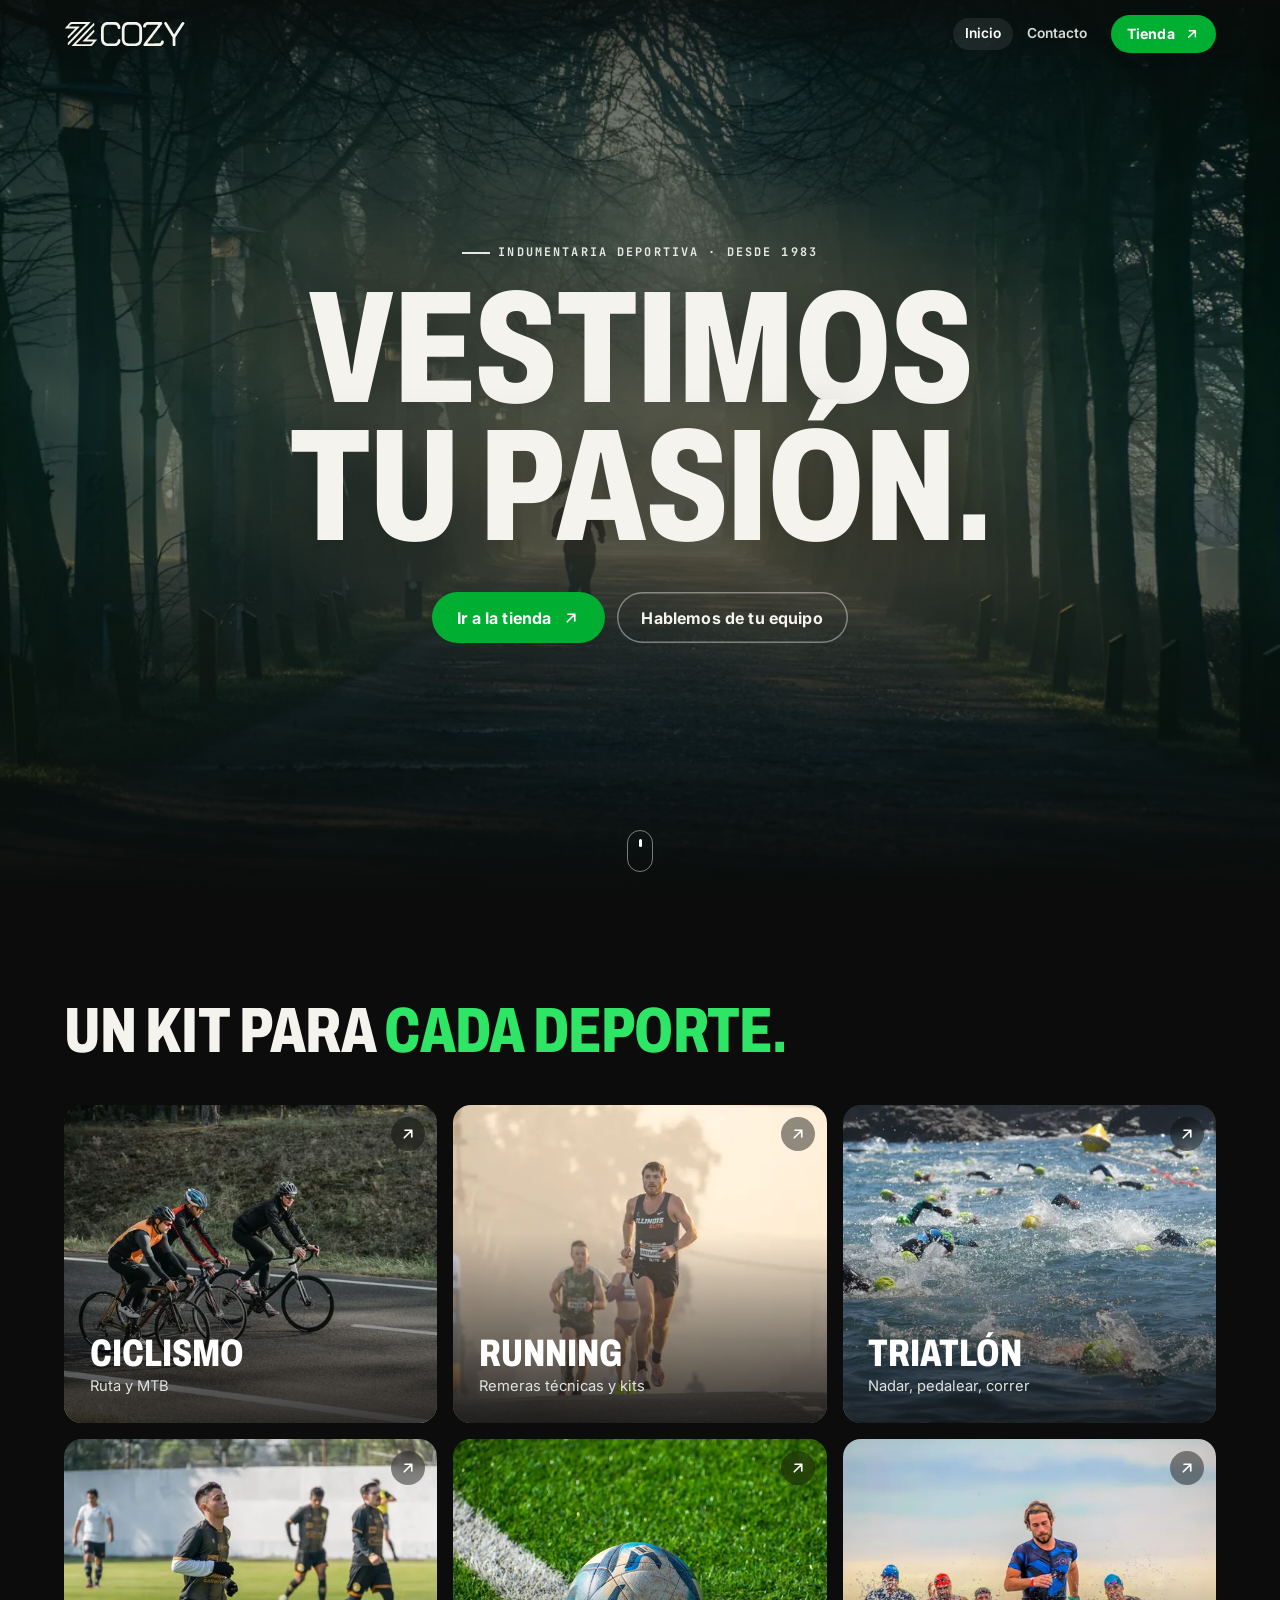
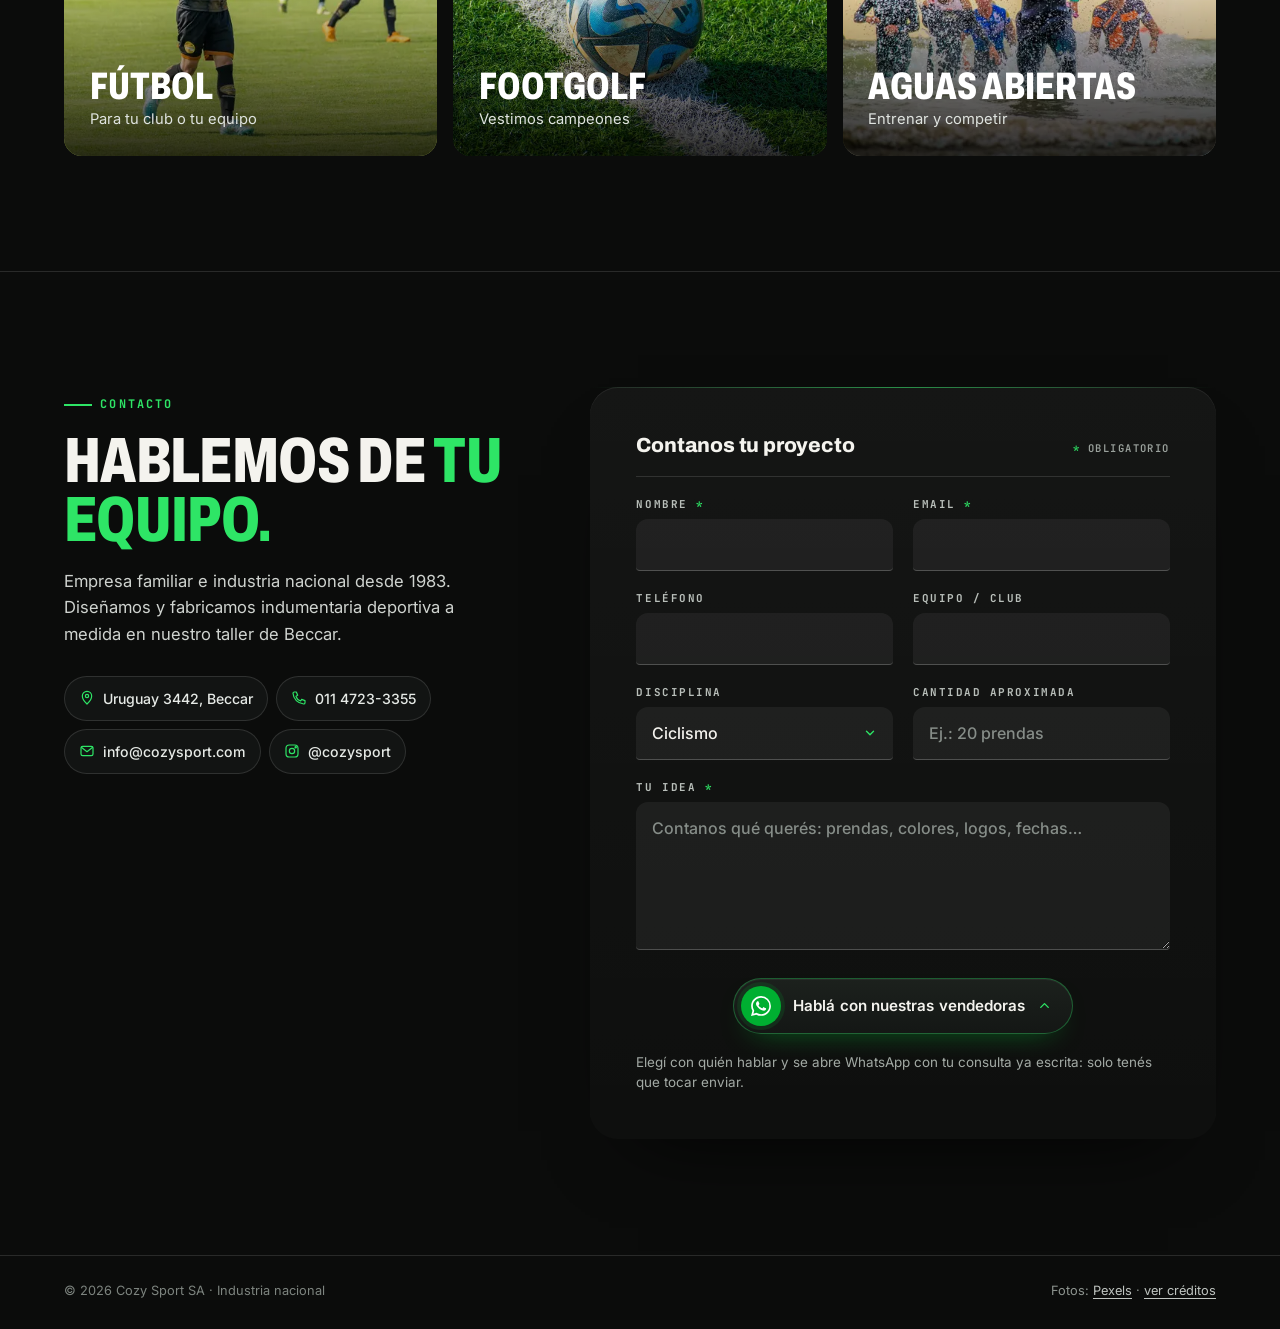
==== index.html @ c5a8463f "Cozy Sport en 2 secciones: Inicio (hero + disciplinas) y Contacto" ====
<!doctype html>
<html lang="es-AR">
<head>
<meta charset="utf-8">
<meta name="viewport" content="width=device-width,initial-scale=1,viewport-fit=cover">
<title>Cozy Sport · Indumentaria deportiva personalizada · Desde 1983</title>
<meta name="description" content="Cozy Sport diseña y fabrica indumentaria deportiva personalizada para equipos y deportistas: ciclismo, running, triatlón, fútbol y footgolf. Taller propio en Beccar, Buenos Aires. Industria nacional desde 1983.">
<meta name="theme-color" content="#0b0c0b">
<meta property="og:type" content="website">
<meta property="og:title" content="Cozy Sport · Indumentaria deportiva personalizada">
<meta property="og:description" content="Del boceto a la competencia. Diseño y confección de indumentaria deportiva a medida en Beccar, Buenos Aires, desde 1983.">
<meta property="og:image" content="assets/img/og-image.jpg">
<meta property="og:image:width" content="1200">
<meta property="og:image:height" content="630">
<meta name="twitter:card" content="summary_large_image">
<meta property="og:locale" content="es_AR">
<link rel="icon" href="favicon.ico" sizes="48x48">
<link rel="icon" href="assets/img/favicon.svg" type="image/svg+xml">
<link rel="apple-touch-icon" href="assets/img/apple-icon.png">
<link rel="preconnect" href="https://fonts.googleapis.com">
<link rel="preconnect" href="https://fonts.gstatic.com" crossorigin>
<link href="https://fonts.googleapis.com/css2?family=Archivo:wdth,wght@62..125,400..900&family=Inter:wght@400;500;600;700&family=JetBrains+Mono:wght@700&display=swap" rel="stylesheet">
<link rel="stylesheet" href="assets/css/styles.css?v=13f9b003b5">
<link rel="stylesheet" href="assets/css/simple.css?v=265434eebd">
<script type="application/ld+json">
{"@context":"https://schema.org","@type":"ClothingStore","name":"Cozy Sport SA","description":"Indumentaria deportiva personalizada. Industria nacional desde 1983.","foundingDate":"1983","email":"info@cozysport.com","telephone":["+54 11 4723-3355","+54 11 4723-2255","+54 11 4723-3373"],"url":"https://cozysport.com/","address":{"@type":"PostalAddress","streetAddress":"Uruguay 3442","addressLocality":"Beccar","addressRegion":"Buenos Aires","postalCode":"1643","addressCountry":"AR"},"sameAs":["https://instagram.com/cozysport","https://www.facebook.com/cozysport","https://tiendacozy.com/"]}
</script>
</head>
<body class="s2">
<a class="skip" href="#main">Saltar al contenido</a>

<svg width="0" height="0" style="position:absolute" aria-hidden="true">
 <defs>
  <symbol id="i-wordmark" viewBox="20 15 3310 710" overflow="visible"><path fill-rule="evenodd" d="M231,699C225,696 226,693 233,688C236,686 249,672 264,657C278,643 297,622 307,613C317,603 336,583 350,569C391,525 435,480 509,404C570,340 633,276 667,240C681,225 714,191 739,165C765,139 795,108 806,96C827,75 830,72 834,72C841,72 849,92 849,109C849,120 848,124 842,134C837,142 834,144 751,230C717,265 683,300 676,308C669,315 654,330 644,341C604,383 572,416 510,480C475,517 439,553 432,560C425,568 405,588 389,604C373,621 359,636 358,638C354,642 354,647 357,649C358,650 414,650 540,650C747,649 732,650 751,641C770,632 784,621 799,603C808,593 810,589 810,584C810,580 809,578 805,577C803,577 741,577 668,577C595,577 533,577 531,577C529,576 528,575 527,573C525,567 526,565 575,517C635,456 669,421 728,360C805,281 826,260 830,258C835,256 838,258 843,268C848,278 849,284 849,293C849,309 845,316 814,347C791,371 728,436 690,476C678,488 665,501 661,506C651,515 650,517 655,521L657,523L787,523L916,523L919,526C923,530 921,533 913,542C909,545 902,552 898,557C876,582 843,620 837,627C808,663 800,671 788,681C778,690 767,696 756,699C747,701 235,702 231,699ZM1202,700C1153,698 1106,677 1078,645C1050,613 1035,571 1031,510C1030,490 1030,251 1031,234C1032,217 1036,190 1038,182C1043,158 1054,132 1066,114C1077,97 1099,77 1114,70C1117,68 1121,66 1123,64C1125,63 1130,61 1134,60C1137,58 1144,56 1147,54C1151,52 1157,50 1161,50C1165,49 1174,47 1180,45C1200,40 1210,40 1306,40C1402,40 1409,40 1430,45C1438,47 1446,49 1449,50C1452,51 1458,53 1462,54C1465,56 1471,58 1474,59C1480,61 1494,69 1502,75C1523,91 1543,119 1551,144C1553,149 1555,156 1556,159C1559,167 1561,188 1561,202C1562,219 1556,227 1541,232C1519,240 1497,230 1489,210C1489,207 1486,198 1484,189C1481,170 1479,164 1473,155C1459,132 1439,122 1396,117C1388,117 1223,117 1214,117C1192,120 1169,125 1158,131C1135,143 1121,163 1114,191C1106,226 1106,229 1106,387C1107,529 1106,520 1113,548C1117,565 1121,575 1127,584C1137,600 1157,615 1171,618C1175,619 1182,621 1186,622C1203,628 1202,628 1306,628C1411,628 1410,628 1425,622C1430,621 1436,619 1439,618C1449,616 1464,604 1472,591C1478,582 1481,573 1485,553C1489,535 1492,527 1499,520C1506,513 1513,510 1527,511C1550,511 1561,521 1561,542C1561,558 1558,580 1555,588C1554,592 1551,599 1550,604C1549,608 1547,613 1546,615C1545,616 1542,621 1540,625C1524,658 1489,684 1448,695C1425,700 1430,700 1314,700C1255,701 1205,701 1202,700ZM1765,700C1713,696 1664,671 1639,636C1617,607 1607,577 1600,528C1599,516 1599,499 1598,382C1598,294 1598,245 1599,234C1603,179 1615,139 1638,108C1649,94 1668,77 1681,71C1684,69 1688,67 1691,65C1693,63 1698,61 1700,60C1703,60 1709,57 1714,55C1719,53 1726,50 1730,50C1735,49 1743,47 1750,45C1769,40 1778,40 1874,40C1969,40 1978,40 1999,45C2006,47 2015,49 2019,50C2023,50 2030,52 2034,54C2038,56 2044,59 2047,60C2070,67 2100,90 2116,114C2129,133 2143,166 2146,186C2147,191 2148,199 2149,206C2153,229 2153,238 2153,382C2152,477 2152,521 2151,526C2151,529 2149,540 2147,550C2145,564 2143,572 2140,582C2117,650 2070,688 1996,699C1987,701 1781,701 1765,700ZM2211,700C2205,699 2202,698 2197,692C2190,685 2189,679 2189,667C2190,658 2190,657 2194,648C2200,637 2206,630 2213,621C2218,614 2232,596 2256,564C2264,554 2273,542 2277,536C2282,531 2292,518 2300,507C2309,496 2317,485 2318,484C2326,474 2380,403 2393,385C2402,374 2413,359 2417,353C2428,339 2453,306 2476,276C2496,250 2511,230 2532,202C2540,192 2549,180 2552,176C2556,172 2561,165 2564,161C2567,157 2573,149 2578,144C2592,126 2591,127 2591,123C2591,119 2590,118 2588,117C2586,117 2540,117 2447,117L2308,118L2300,120C2279,127 2265,139 2260,155C2253,174 2244,188 2234,193C2228,196 2204,195 2198,192C2192,189 2185,182 2182,177C2172,158 2193,105 2220,79C2234,67 2256,53 2270,50C2272,49 2279,47 2284,45C2302,39 2298,40 2496,40L2676,40L2682,42C2688,45 2696,53 2699,59C2701,63 2701,66 2702,74C2703,93 2701,96 2662,148C2653,159 2644,171 2640,176C2633,185 2621,201 2605,222C2594,236 2589,242 2580,254C2577,258 2570,267 2565,274C2559,281 2552,290 2550,293C2547,297 2542,304 2537,310C2533,316 2525,326 2519,334C2513,342 2505,352 2501,358C2497,364 2486,378 2477,390C2468,401 2450,425 2437,442C2424,459 2410,477 2406,482C2402,488 2394,498 2389,504C2384,511 2374,523 2368,532C2355,549 2342,565 2323,590C2316,600 2308,610 2305,613C2300,620 2299,623 2302,626L2304,628L2462,628C2613,627 2621,627 2626,626C2637,622 2649,615 2654,610C2660,605 2667,592 2670,583C2672,575 2674,571 2679,564C2687,553 2696,550 2713,550C2730,551 2739,556 2745,569C2749,577 2749,584 2746,595C2744,600 2742,606 2742,610C2740,618 2730,638 2723,647C2703,677 2668,697 2631,700C2620,701 2217,701 2211,700ZM3012,701C3012,700 3010,700 3008,700C3003,699 2995,692 2992,686C2988,679 2988,673 2988,569C2988,454 2989,464 2979,449C2976,444 2972,438 2970,434C2967,430 2960,419 2954,409C2948,399 2940,387 2938,383C2935,379 2931,372 2928,368C2926,365 2922,357 2919,352C2915,348 2911,340 2908,336C2905,331 2899,321 2894,312C2888,304 2879,290 2874,280C2868,271 2860,258 2856,252C2852,246 2847,238 2844,234C2842,230 2835,219 2829,209C2822,199 2811,181 2803,169C2796,157 2786,141 2781,133C2776,126 2770,116 2768,112C2749,82 2750,66 2772,49C2782,42 2787,40 2796,40C2811,40 2819,48 2845,91C2848,96 2854,106 2858,112C2862,118 2867,126 2868,129C2870,132 2875,140 2879,146C2883,152 2888,160 2890,164C2892,167 2897,175 2901,182C2906,189 2912,198 2915,203C2917,208 2922,215 2925,220C2928,225 2933,232 2935,236C2937,239 2942,247 2945,252C2948,256 2955,267 2960,276C2966,285 2971,294 2973,296C2979,306 2986,317 2990,324C2992,327 2997,336 3002,344C3007,351 3012,360 3014,363C3023,380 3028,380 3038,363C3040,360 3046,351 3051,343C3056,335 3067,319 3074,307C3082,296 3092,280 3096,274C3101,267 3112,249 3122,234C3132,220 3148,194 3160,177C3192,128 3215,93 3225,78C3250,38 3262,32 3286,48C3306,62 3310,67 3310,79C3310,88 3309,92 3299,105C3295,110 3289,118 3286,123C3282,129 3278,135 3276,138C3274,141 3268,150 3262,159C3256,168 3247,181 3243,188C3238,196 3227,213 3219,226C3210,239 3199,257 3194,264C3166,307 3146,336 3136,352C3126,368 3112,390 3097,413C3080,440 3067,459 3065,463C3064,466 3063,471 3063,567C3063,622 3063,671 3063,675C3062,686 3057,694 3048,698C3045,700 3043,700 3029,701C3020,701 3013,701 3012,701ZM133,671C130,670 129,666 125,655C119,638 119,629 126,616C131,604 122,614 260,471C324,406 353,375 389,338C439,285 584,135 602,118C615,105 618,99 614,96C613,94 597,94 432,94L252,95L239,97C211,103 189,118 168,144C159,156 157,161 161,166L164,168L302,168C431,168 439,168 441,170C443,172 444,176 442,179C441,181 427,196 409,214C365,258 330,294 291,334C273,353 245,382 229,398C213,414 187,441 171,457C141,487 139,488 134,486C128,483 121,464 121,451C121,435 125,429 159,394C174,378 209,342 237,313C265,284 295,254 303,246C317,232 318,231 318,228C318,225 317,224 316,223C314,222 276,222 183,222C37,222 46,222 46,216C46,213 47,211 55,204C65,194 81,178 101,154C107,147 117,135 124,128C130,120 138,110 143,104C177,64 190,53 216,43C227,39 226,40 487,40L738,40L741,42C746,45 745,47 732,61C675,120 569,229 498,302C452,350 400,404 351,456C328,479 305,503 208,602C180,631 154,658 150,662C142,671 138,673 133,671ZM1970,627C1977,627 1986,625 1990,624C1994,623 2002,621 2008,619C2030,613 2051,597 2061,576C2067,564 2073,539 2075,520C2077,499 2076,223 2074,212C2069,188 2063,170 2055,159C2037,134 2010,122 1965,117C1956,117 1790,117 1782,117C1770,119 1762,120 1749,124C1719,131 1702,145 1689,170C1684,181 1683,183 1680,201C1673,233 1674,229 1674,372C1674,514 1673,509 1680,542C1685,569 1692,585 1707,599C1715,607 1730,616 1738,618C1742,618 1750,621 1756,623C1765,625 1772,626 1779,627C1794,628 1954,628 1970,627Z"/></symbol>
  <symbol id="i-z" viewBox="50 100 412 312"><path transform="translate(51.20 101.74) scale(0.126186)" fill-rule="evenodd" d="M 792 26 C 791 27, 786 27, 758 27 C 729 27, 724 27, 723 29 C 722 30, 719 30, 710 30 C 700 30, 697 30, 696 32 C 695 33, 693 33, 686 33 C 678 33, 676 33, 675 35 C 674 36, 672 36, 668 36 C 663 36, 661 36, 660 38 C 659 38, 657 39, 654 39 C 651 39, 649 40, 648 41 C 647 41, 645 42, 642 42 C 639 42, 637 43, 636 44 C 635 44, 633 45, 632 45 C 630 45, 628 46, 627 47 C 626 47, 624 48, 623 48 C 621 48, 619 49, 618 50 C 617 50, 615 51, 614 51 C 612 51, 610 52, 609 53 C 608 53, 607 54, 606 54 C 605 54, 604 55, 603 56 C 602 56, 601 57, 600 57 C 599 57, 598 58, 597 59 C 596 59, 595 60, 594 60 C 593 60, 592 61, 591 62 C 590 62, 589 63, 588 63 C 587 63, 586 64, 585 65 C 584 65, 583 66, 582 66 C 581 66, 580 67, 579 68 C 578 68, 577 69, 576 69 C 575 69, 574 70, 573 71 C 572 71, 571 72, 570 72 C 569 72, 567 73, 566 75 C 564 77, 562 78, 561 78 C 560 78, 558 79, 557 81 C 555 83, 553 84, 552 84 C 551 84, 549 85, 548 87 C 546 89, 544 90, 543 90 C 542 90, 539 93, 536 96 C 532 99, 529 102, 528 102 C 527 102, 522 106, 518 111 C 513 116, 508 120, 507 120 C 505 120, 462 163, 462 165 C 462 166, 455 173, 447 182 C 439 190, 432 197, 432 198 C 432 199, 427 204, 422 210 C 416 216, 411 221, 411 222 C 411 223, 408 227, 404 231 C 399 235, 396 239, 396 240 C 396 241, 392 246, 387 251 C 382 255, 378 260, 378 261 C 378 262, 375 266, 371 270 C 366 274, 363 278, 363 279 C 363 280, 360 284, 356 288 C 351 292, 348 296, 348 297 C 348 298, 345 302, 341 306 C 336 310, 333 314, 333 315 C 333 316, 330 320, 326 324 C 321 328, 318 332, 318 333 C 318 334, 315 338, 311 342 C 306 346, 303 350, 303 351 C 303 352, 299 357, 294 362 C 289 366, 285 371, 285 372 C 285 373, 282 377, 278 381 C 273 385, 270 389, 270 390 C 270 391, 267 395, 263 399 C 258 403, 255 407, 255 408 C 255 409, 250 414, 245 420 C 239 426, 234 431, 234 432 C 234 433, 229 438, 224 444 C 218 450, 213 455, 213 456 C 213 457, 208 462, 203 468 C 197 474, 192 479, 192 480 C 192 481, 187 486, 182 492 C 176 498, 171 503, 171 504 C 171 505, 166 510, 161 516 C 155 522, 150 527, 150 528 C 150 529, 145 534, 140 540 C 134 546, 129 551, 129 552 C 129 553, 124 558, 119 564 C 113 570, 108 575, 108 576 C 108 577, 103 583, 96 590 C 89 596, 84 602, 84 603 C 84 604, 79 609, 74 615 C 68 621, 63 626, 63 627 C 63 628, 58 633, 53 639 C 47 645, 42 650, 42 651 C 42 652, 38 657, 33 662 C 27 668, 24 671, 24 673 C 25 674, 25 675, 537 675 C 819 675, 1050 675, 1050 676 C 1050 676, 1036 691, 1019 708 C 1001 725, 987 740, 987 741 C 987 742, 964 765, 936 794 C 908 822, 885 845, 885 846 C 885 847, 861 871, 833 900 C 804 929, 780 953, 780 954 C 780 955, 757 978, 729 1007 C 701 1035, 678 1058, 678 1059 C 678 1060, 654 1084, 626 1113 C 597 1142, 573 1166, 573 1167 C 573 1168, 549 1192, 521 1221 C 492 1250, 468 1274, 468 1275 C 468 1276, 445 1299, 417 1328 C 389 1356, 366 1379, 366 1380 C 366 1381, 357 1391, 345 1403 C 333 1414, 324 1424, 324 1425 C 324 1426, 323 1427, 323 1428 C 322 1428, 321 1429, 321 1431 C 321 1432, 320 1433, 320 1434 C 319 1434, 318 1435, 318 1436 C 318 1438, 317 1439, 317 1440 C 316 1441, 315 1443, 315 1445 C 315 1446, 314 1448, 314 1449 C 313 1450, 312 1452, 312 1454 C 312 1455, 311 1457, 311 1458 C 310 1459, 309 1461, 309 1464 C 309 1467, 308 1469, 308 1470 C 306 1471, 306 1474, 306 1484 C 306 1493, 306 1496, 305 1497 C 303 1498, 303 1500, 303 1506 C 303 1512, 303 1514, 305 1515 C 306 1516, 306 1519, 306 1529 C 306 1538, 306 1541, 308 1542 C 309 1543, 309 1545, 309 1550 C 309 1554, 309 1556, 311 1557 C 311 1558, 312 1560, 312 1563 C 312 1566, 313 1568, 314 1569 C 314 1570, 315 1572, 315 1574 C 315 1575, 316 1577, 317 1578 C 317 1579, 318 1581, 318 1583 C 318 1584, 319 1586, 320 1587 C 320 1588, 321 1590, 321 1592 C 321 1593, 322 1595, 323 1596 C 323 1597, 324 1598, 324 1600 C 324 1601, 325 1602, 326 1602 C 326 1603, 327 1604, 327 1605 C 327 1607, 328 1608, 329 1608 C 329 1609, 330 1610, 330 1611 C 330 1613, 331 1614, 332 1614 C 332 1615, 333 1616, 333 1617 C 333 1619, 334 1620, 335 1620 C 335 1621, 336 1622, 336 1623 C 336 1625, 337 1626, 338 1626 C 338 1627, 339 1628, 339 1629 C 339 1631, 340 1632, 341 1632 C 341 1633, 342 1634, 342 1635 C 342 1636, 343 1638, 345 1640 C 347 1641, 348 1643, 348 1645 C 348 1646, 349 1647, 349 1647 C 350 1648, 351 1649, 351 1650 C 352 1656, 355 1654, 392 1616 C 412 1596, 429 1579, 429 1578 C 429 1577, 465 1541, 509 1497 C 552 1453, 588 1417, 588 1416 C 588 1415, 624 1379, 668 1335 C 711 1291, 747 1255, 747 1254 C 747 1253, 783 1217, 827 1173 C 870 1129, 906 1093, 906 1092 C 906 1091, 942 1055, 986 1011 C 1029 967, 1065 931, 1065 930 C 1065 929, 1100 893, 1143 851 C 1186 808, 1221 772, 1221 771 C 1221 770, 1257 734, 1301 690 C 1344 646, 1380 610, 1380 609 C 1380 608, 1406 581, 1439 549 C 1482 506, 1497 490, 1497 489 C 1497 487, 1496 486, 957 486 L 418 486 417 483 C 417 482, 417 481, 418 480 C 419 480, 420 479, 420 476 C 420 473, 421 472, 423 470 C 425 468, 426 466, 426 465 C 426 464, 427 463, 428 462 C 428 462, 429 461, 429 459 C 429 458, 430 457, 431 456 C 431 456, 432 455, 432 453 C 432 452, 433 451, 434 450 C 434 450, 435 449, 435 448 C 435 446, 436 444, 438 443 C 440 441, 441 439, 441 438 C 441 437, 442 436, 443 435 C 443 435, 444 434, 444 433 C 444 431, 445 429, 447 428 C 449 426, 450 424, 450 423 C 450 422, 451 420, 453 419 C 455 417, 456 415, 456 414 C 456 413, 458 410, 461 408 C 463 406, 465 403, 465 402 C 465 401, 466 399, 468 398 C 470 396, 471 394, 471 393 C 471 392, 474 389, 477 386 C 480 382, 483 379, 483 378 C 483 377, 488 372, 494 366 C 499 360, 504 355, 504 354 C 504 352, 526 330, 528 330 C 529 330, 534 325, 540 320 C 546 314, 551 309, 552 309 C 553 309, 556 306, 560 303 C 563 300, 566 297, 567 297 C 568 297, 570 296, 572 294 C 573 292, 575 291, 576 291 C 577 291, 579 290, 581 288 C 582 286, 584 285, 585 285 C 586 285, 588 284, 590 282 C 591 280, 593 279, 594 279 C 595 279, 597 278, 599 276 C 600 274, 602 273, 603 273 C 604 273, 605 272, 606 272 C 607 271, 608 270, 609 270 C 610 270, 612 269, 614 267 C 615 265, 617 264, 618 264 C 619 264, 620 263, 621 263 C 622 262, 623 261, 624 261 C 625 261, 626 260, 627 260 C 628 259, 629 258, 630 258 C 631 258, 632 257, 633 257 C 634 256, 635 255, 636 255 C 637 255, 638 254, 639 254 C 640 253, 641 252, 642 252 C 643 252, 644 251, 645 251 C 646 250, 648 249, 650 249 C 651 249, 653 248, 654 248 C 655 247, 656 246, 657 246 C 658 246, 659 245, 660 245 C 661 244, 663 243, 665 243 C 666 243, 668 242, 669 242 C 670 241, 671 240, 672 240 C 673 240, 674 239, 675 239 C 676 238, 678 237, 680 237 C 681 237, 683 236, 684 236 C 685 235, 687 234, 689 234 C 690 234, 692 233, 693 233 C 694 232, 696 231, 699 231 C 702 231, 704 230, 705 230 C 706 229, 708 228, 711 228 C 714 228, 716 227, 717 227 C 718 226, 720 225, 723 225 C 726 225, 728 224, 729 224 C 730 222, 732 222, 738 222 C 744 222, 746 222, 747 221 C 748 219, 750 219, 758 219 C 765 219, 767 219, 768 218 C 769 216, 773 216, 791 216 C 808 216, 812 216, 813 215 C 814 213, 2130 212, 2130 214 C 2130 214, 2126 219, 2121 224 C 2116 228, 2112 233, 2112 234 C 2112 235, 2092 255, 2069 279 C 2045 303, 2025 323, 2025 324 C 2025 325, 2006 344, 1983 368 C 1960 391, 1941 410, 1941 411 C 1941 412, 1922 431, 1899 455 C 1876 478, 1857 497, 1857 498 C 1857 499, 1837 519, 1814 543 C 1790 567, 1770 587, 1770 588 C 1770 589, 1751 608, 1728 632 C 1705 655, 1686 674, 1686 675 C 1686 676, 1666 696, 1643 720 C 1619 744, 1599 764, 1599 765 C 1599 766, 1580 785, 1557 809 C 1534 832, 1515 851, 1515 852 C 1515 853, 1495 873, 1472 897 C 1448 921, 1428 941, 1428 942 C 1428 943, 1409 962, 1386 986 C 1363 1009, 1344 1028, 1344 1029 C 1344 1030, 1324 1050, 1301 1074 C 1277 1098, 1257 1118, 1257 1119 C 1257 1120, 1238 1139, 1215 1163 C 1192 1186, 1173 1205, 1173 1206 C 1173 1207, 1153 1227, 1130 1251 C 1106 1275, 1086 1295, 1086 1296 C 1086 1297, 1067 1316, 1044 1340 C 1021 1363, 1002 1382, 1002 1383 C 1002 1384, 983 1403, 960 1427 C 937 1450, 918 1469, 918 1470 C 918 1471, 898 1491, 875 1515 C 851 1539, 831 1559, 831 1560 C 831 1561, 812 1580, 789 1604 C 766 1627, 747 1646, 747 1647 C 747 1648, 727 1668, 704 1692 C 680 1716, 660 1736, 660 1737 C 660 1738, 641 1757, 618 1781 C 595 1804, 576 1823, 576 1824 C 576 1825, 556 1845, 533 1869 C 509 1893, 489 1913, 489 1914 C 489 1915, 470 1934, 447 1958 C 424 1981, 405 2000, 405 2001 C 405 2002, 391 2017, 374 2034 C 356 2051, 342 2066, 342 2067 C 342 2068, 340 2071, 338 2073 C 335 2075, 333 2078, 333 2079 C 333 2080, 332 2082, 330 2084 C 328 2085, 327 2087, 327 2088 C 327 2089, 326 2091, 324 2093 C 322 2094, 321 2096, 321 2097 C 321 2098, 320 2099, 320 2100 C 319 2101, 318 2103, 318 2105 C 318 2107, 317 2108, 317 2109 C 316 2109, 315 2110, 315 2111 C 315 2113, 314 2114, 314 2115 C 313 2116, 312 2118, 312 2120 C 312 2121, 311 2123, 311 2124 C 310 2125, 309 2127, 309 2130 C 309 2133, 308 2135, 308 2136 C 306 2137, 306 2139, 306 2144 C 306 2148, 306 2150, 305 2151 C 303 2152, 303 2156, 303 2177 C 303 2197, 303 2201, 305 2202 C 306 2203, 306 2205, 306 2211 C 306 2217, 306 2219, 308 2220 C 308 2221, 309 2223, 309 2226 C 309 2229, 310 2231, 311 2232 C 311 2233, 312 2235, 312 2238 C 312 2241, 313 2243, 314 2244 C 314 2245, 315 2247, 315 2249 C 315 2250, 316 2252, 317 2253 C 317 2254, 318 2255, 318 2257 C 318 2258, 319 2259, 320 2259 C 320 2260, 321 2261, 321 2263 C 321 2265, 322 2267, 323 2268 C 323 2269, 324 2270, 324 2272 C 324 2273, 325 2274, 326 2274 C 326 2275, 327 2276, 327 2278 C 327 2280, 328 2282, 329 2283 C 329 2284, 330 2285, 330 2287 C 330 2288, 331 2289, 332 2289 C 332 2290, 333 2291, 333 2292 C 333 2293, 334 2295, 336 2297 C 338 2298, 339 2300, 339 2302 C 339 2303, 340 2304, 341 2304 C 341 2305, 342 2306, 342 2307 C 342 2309, 343 2310, 344 2310 C 344 2311, 345 2312, 345 2313 C 345 2315, 352 2322, 354 2322 C 356 2322, 381 2297, 381 2295 C 381 2294, 401 2273, 426 2249 C 451 2224, 471 2203, 471 2202 C 471 2201, 492 2180, 518 2154 C 543 2128, 564 2107, 564 2106 C 564 2105, 584 2084, 609 2060 C 634 2035, 654 2014, 654 2013 C 654 2012, 675 1991, 701 1965 C 726 1939, 747 1918, 747 1917 C 747 1916, 767 1895, 792 1871 C 817 1846, 837 1825, 837 1824 C 837 1823, 857 1802, 882 1778 C 907 1753, 927 1732, 927 1731 C 927 1730, 948 1709, 974 1683 C 999 1657, 1020 1636, 1020 1635 C 1020 1634, 1040 1613, 1065 1589 C 1090 1564, 1110 1543, 1110 1542 C 1110 1541, 1131 1520, 1157 1494 C 1182 1468, 1203 1447, 1203 1446 C 1203 1445, 1223 1424, 1248 1400 C 1273 1375, 1293 1354, 1293 1353 C 1293 1352, 1314 1331, 1340 1305 C 1365 1279, 1386 1258, 1386 1257 C 1386 1256, 1406 1235, 1431 1211 C 1456 1186, 1476 1165, 1476 1164 C 1476 1163, 1496 1142, 1521 1118 C 1546 1093, 1566 1072, 1566 1071 C 1566 1070, 1587 1049, 1613 1023 C 1638 997, 1659 976, 1659 975 C 1659 974, 1679 953, 1704 929 C 1729 904, 1749 883, 1749 882 C 1749 881, 1770 860, 1796 834 C 1821 808, 1842 787, 1842 786 C 1842 785, 1862 764, 1887 740 C 1912 715, 1932 694, 1932 693 C 1932 692, 1953 671, 1979 645 C 2004 619, 2025 598, 2025 597 C 2025 596, 2045 575, 2070 551 C 2095 526, 2115 505, 2115 504 C 2115 503, 2135 482, 2160 458 C 2185 433, 2205 412, 2205 411 C 2205 410, 2226 389, 2252 363 C 2277 337, 2298 316, 2298 315 C 2298 314, 2318 293, 2343 269 C 2368 244, 2388 223, 2388 222 C 2388 221, 2409 200, 2435 174 C 2460 148, 2481 127, 2481 126 C 2481 125, 2501 104, 2526 80 C 2555 50, 2571 34, 2571 33 C 2571 31, 2572 30, 2574 29 C 2576 27, 2577 26, 2577 25 C 2577 23, 794 23, 792 26 M 2870 143 C 2861 153, 2853 161, 2853 162 C 2853 163, 2833 184, 2808 209 C 2783 233, 2763 254, 2763 255 C 2763 256, 2743 277, 2718 302 C 2693 326, 2673 347, 2673 348 C 2673 349, 2652 370, 2627 396 C 2601 422, 2580 443, 2580 444 C 2580 445, 2560 466, 2535 491 C 2510 515, 2490 536, 2490 537 C 2490 538, 2469 559, 2444 585 C 2418 611, 2397 632, 2397 633 C 2397 634, 2377 655, 2352 680 C 2327 704, 2307 725, 2307 726 C 2307 727, 2286 748, 2261 774 C 2235 800, 2214 821, 2214 822 C 2214 823, 2194 844, 2169 869 C 2144 893, 2124 914, 2124 915 C 2124 916, 2104 937, 2079 962 C 2054 986, 2034 1007, 2034 1008 C 2034 1009, 2013 1030, 1988 1056 C 1962 1082, 1941 1103, 1941 1104 C 1941 1105, 1921 1126, 1896 1151 C 1871 1175, 1851 1196, 1851 1197 C 1851 1198, 1830 1219, 1805 1245 C 1779 1271, 1758 1292, 1758 1293 C 1758 1294, 1738 1315, 1713 1340 C 1688 1364, 1668 1385, 1668 1386 C 1668 1387, 1647 1408, 1622 1434 C 1596 1460, 1575 1481, 1575 1482 C 1575 1483, 1555 1504, 1530 1529 C 1505 1553, 1485 1574, 1485 1575 C 1485 1576, 1465 1597, 1440 1622 C 1415 1646, 1395 1667, 1395 1668 C 1395 1669, 1374 1690, 1349 1716 C 1323 1742, 1302 1763, 1302 1764 C 1302 1765, 1282 1786, 1257 1811 C 1232 1835, 1212 1856, 1212 1857 C 1212 1858, 1191 1879, 1166 1905 C 1140 1931, 1119 1952, 1119 1953 C 1119 1954, 1099 1975, 1074 2000 C 1049 2024, 1029 2045, 1029 2046 C 1029 2047, 1008 2068, 983 2094 C 957 2120, 936 2141, 936 2142 C 936 2143, 916 2164, 891 2189 C 866 2213, 846 2234, 846 2235 C 846 2236, 825 2257, 800 2283 C 774 2309, 753 2330, 753 2331 C 753 2332, 734 2351, 711 2375 C 680 2405, 669 2417, 669 2419 C 670 2420, 670 2421, 1591 2421 C 2409 2421, 2513 2421, 2514 2420 C 2515 2418, 2518 2418, 2529 2418 C 2540 2418, 2543 2418, 2544 2417 C 2545 2415, 2547 2415, 2555 2415 C 2562 2415, 2564 2415, 2565 2414 C 2566 2412, 2568 2412, 2573 2412 C 2577 2412, 2579 2412, 2580 2411 C 2581 2409, 2583 2409, 2588 2409 C 2592 2409, 2594 2409, 2595 2408 C 2596 2407, 2598 2406, 2600 2406 C 2601 2406, 2603 2405, 2604 2405 C 2605 2404, 2607 2403, 2610 2403 C 2613 2403, 2615 2402, 2616 2402 C 2617 2401, 2619 2400, 2621 2400 C 2622 2400, 2624 2399, 2625 2399 C 2626 2398, 2627 2397, 2628 2397 C 2629 2397, 2630 2396, 2631 2396 C 2632 2395, 2634 2394, 2636 2394 C 2637 2394, 2639 2393, 2640 2393 C 2641 2392, 2642 2391, 2643 2391 C 2644 2391, 2645 2390, 2646 2390 C 2647 2389, 2648 2388, 2649 2388 C 2650 2388, 2651 2387, 2652 2387 C 2653 2386, 2654 2385, 2655 2385 C 2656 2385, 2657 2384, 2658 2384 C 2659 2383, 2660 2382, 2661 2382 C 2662 2382, 2663 2381, 2664 2381 C 2665 2380, 2666 2379, 2667 2379 C 2668 2379, 2670 2378, 2672 2376 C 2673 2374, 2675 2373, 2676 2373 C 2677 2373, 2678 2372, 2679 2372 C 2680 2371, 2681 2370, 2682 2370 C 2683 2370, 2685 2369, 2687 2367 C 2688 2365, 2690 2364, 2691 2364 C 2692 2364, 2695 2362, 2697 2360 C 2699 2357, 2702 2355, 2703 2355 C 2704 2355, 2707 2353, 2709 2351 C 2711 2348, 2714 2346, 2715 2346 C 2716 2346, 2721 2341, 2727 2336 C 2733 2330, 2738 2325, 2739 2325 C 2741 2325, 2778 2288, 2778 2286 C 2778 2285, 2785 2278, 2793 2270 C 2801 2261, 2808 2254, 2808 2253 C 2808 2252, 2813 2247, 2819 2241 C 2824 2235, 2829 2230, 2829 2229 C 2829 2228, 2833 2223, 2838 2219 C 2843 2214, 2847 2209, 2847 2208 C 2847 2207, 2850 2203, 2855 2199 C 2859 2195, 2862 2191, 2862 2190 C 2862 2189, 2866 2184, 2871 2180 C 2876 2175, 2880 2170, 2880 2169 C 2880 2168, 2883 2164, 2888 2160 C 2892 2156, 2895 2152, 2895 2151 C 2895 2150, 2898 2146, 2903 2142 C 2907 2138, 2910 2134, 2910 2133 C 2910 2132, 2913 2128, 2918 2124 C 2922 2120, 2925 2116, 2925 2115 C 2925 2114, 2928 2110, 2933 2106 C 2937 2102, 2940 2098, 2940 2097 C 2940 2096, 2943 2092, 2948 2088 C 2952 2084, 2955 2080, 2955 2079 C 2955 2078, 2958 2074, 2963 2070 C 2967 2066, 2970 2062, 2970 2061 C 2970 2060, 2974 2055, 2979 2051 C 2984 2046, 2988 2041, 2988 2040 C 2988 2039, 2992 2034, 2997 2030 C 3002 2025, 3006 2020, 3006 2019 C 3006 2018, 3011 2013, 3017 2007 C 3022 2001, 3027 1996, 3027 1995 C 3027 1994, 3032 1989, 3038 1983 C 3043 1977, 3048 1972, 3048 1971 C 3048 1970, 3053 1964, 3060 1958 C 3067 1951, 3072 1945, 3072 1944 C 3072 1943, 3077 1938, 3083 1932 C 3088 1926, 3093 1921, 3093 1920 C 3093 1919, 3098 1914, 3104 1908 C 3109 1902, 3114 1897, 3114 1896 C 3114 1895, 3119 1890, 3125 1884 C 3130 1878, 3135 1873, 3135 1872 C 3135 1871, 3140 1866, 3146 1860 C 3151 1854, 3156 1849, 3156 1848 C 3156 1847, 3161 1842, 3167 1836 C 3172 1830, 3177 1825, 3177 1824 C 3177 1823, 3182 1818, 3188 1812 C 3193 1806, 3198 1801, 3198 1800 C 3198 1799, 3203 1794, 3209 1788 C 3214 1782, 3219 1777, 3219 1776 C 3219 1775, 3220 1774, 3221 1773 C 3221 1773, 3222 1772, 3222 1771 C 3222 1770, 3147 1770, 2709 1770 C 2427 1770, 2196 1770, 2196 1769 C 2196 1769, 2207 1758, 2220 1744 C 2233 1731, 2244 1720, 2244 1719 C 2244 1718, 2268 1694, 2297 1665 C 2325 1636, 2349 1612, 2349 1611 C 2349 1610, 2373 1586, 2402 1557 C 2430 1528, 2454 1504, 2454 1503 C 2454 1502, 2477 1479, 2505 1451 C 2533 1422, 2556 1399, 2556 1398 C 2556 1397, 2580 1373, 2609 1344 C 2637 1315, 2661 1291, 2661 1290 C 2661 1289, 2685 1265, 2714 1236 C 2742 1207, 2766 1183, 2766 1182 C 2766 1181, 2789 1158, 2817 1130 C 2845 1101, 2868 1078, 2868 1077 C 2868 1076, 2879 1064, 2894 1050 C 2908 1036, 2919 1024, 2919 1023 C 2919 1022, 2920 1021, 2921 1020 C 2921 1020, 2922 1019, 2922 1017 C 2922 1016, 2923 1015, 2924 1014 C 2924 1014, 2925 1013, 2925 1012 C 2925 1010, 2926 1009, 2927 1008 C 2927 1007, 2928 1005, 2928 1004 C 2928 1002, 2929 1000, 2930 999 C 2930 998, 2931 996, 2931 995 C 2931 993, 2932 991, 2933 990 C 2933 989, 2934 987, 2934 984 C 2934 981, 2935 979, 2936 978 C 2937 977, 2937 974, 2937 966 C 2937 958, 2937 955, 2939 954 C 2940 953, 2940 950, 2940 942 C 2940 934, 2940 931, 2939 930 C 2937 929, 2937 926, 2937 917 C 2937 907, 2937 904, 2936 903 C 2935 902, 2934 900, 2934 897 C 2934 894, 2933 892, 2933 891 C 2932 890, 2931 888, 2931 885 C 2931 882, 2930 880, 2930 879 C 2929 878, 2928 876, 2928 875 C 2928 873, 2927 871, 2927 870 C 2926 869, 2925 867, 2925 866 C 2925 864, 2924 862, 2924 861 C 2923 860, 2922 858, 2922 857 C 2922 855, 2921 853, 2921 852 C 2920 851, 2919 850, 2919 848 C 2919 847, 2918 846, 2918 846 C 2917 845, 2916 844, 2916 843 C 2916 841, 2915 840, 2915 840 C 2914 839, 2913 838, 2913 836 C 2913 834, 2912 832, 2912 831 C 2911 830, 2910 829, 2910 828 C 2910 827, 2909 825, 2907 824 C 2905 822, 2904 820, 2904 818 C 2904 817, 2903 816, 2903 816 C 2902 815, 2901 814, 2901 813 C 2901 811, 2900 810, 2900 810 C 2899 809, 2898 808, 2898 807 C 2898 806, 2897 804, 2895 803 C 2893 801, 2892 799, 2892 798 C 2891 792, 2888 794, 2843 839 C 2819 864, 2799 884, 2799 885 C 2799 886, 2763 922, 2720 966 C 2676 1010, 2640 1046, 2640 1047 C 2640 1048, 2605 1084, 2562 1127 C 2519 1169, 2484 1205, 2484 1206 C 2484 1207, 2448 1243, 2405 1287 C 2361 1331, 2325 1367, 2325 1368 C 2325 1369, 2289 1405, 2246 1449 C 2202 1493, 2166 1529, 2166 1530 C 2166 1531, 2130 1567, 2087 1611 C 2043 1655, 2007 1691, 2007 1692 C 2007 1693, 1971 1729, 1928 1773 C 1884 1817, 1848 1853, 1848 1854 C 1848 1855, 1825 1878, 1797 1906 C 1769 1935, 1746 1958, 1746 1958 C 1746 1959, 1990 1959, 2288 1959 C 2750 1959, 2829 1959, 2829 1960 C 2829 1961, 2828 1962, 2828 1962 C 2827 1963, 2826 1964, 2826 1965 C 2826 1966, 2825 1967, 2825 1968 C 2824 1968, 2823 1969, 2823 1971 C 2823 1972, 2822 1973, 2822 1974 C 2821 1974, 2820 1975, 2820 1977 C 2820 1978, 2819 1979, 2819 1980 C 2818 1980, 2817 1981, 2817 1983 C 2817 1984, 2816 1985, 2816 1986 C 2815 1986, 2814 1987, 2814 1989 C 2814 1990, 2813 1991, 2813 1992 C 2812 1992, 2811 1993, 2811 1995 C 2811 1996, 2810 1997, 2810 1998 C 2809 1998, 2808 1999, 2808 2000 C 2808 2002, 2807 2004, 2805 2006 C 2803 2007, 2802 2009, 2802 2010 C 2802 2011, 2801 2012, 2801 2013 C 2800 2013, 2799 2014, 2799 2015 C 2799 2017, 2798 2019, 2796 2021 C 2794 2022, 2793 2024, 2793 2025 C 2793 2026, 2792 2028, 2790 2030 C 2788 2031, 2787 2033, 2787 2034 C 2787 2035, 2785 2038, 2783 2040 C 2780 2042, 2778 2045, 2778 2046 C 2778 2047, 2776 2050, 2774 2052 C 2771 2054, 2769 2057, 2769 2058 C 2769 2059, 2766 2062, 2763 2066 C 2760 2069, 2757 2072, 2757 2073 C 2757 2074, 2752 2080, 2745 2087 C 2738 2093, 2733 2099, 2733 2100 C 2733 2102, 2720 2115, 2718 2115 C 2717 2115, 2712 2120, 2706 2126 C 2700 2131, 2695 2136, 2694 2136 C 2693 2136, 2690 2139, 2687 2142 C 2683 2145, 2680 2148, 2679 2148 C 2678 2148, 2675 2150, 2673 2153 C 2671 2155, 2668 2157, 2667 2157 C 2666 2157, 2664 2158, 2663 2160 C 2661 2162, 2659 2163, 2658 2163 C 2657 2163, 2655 2164, 2654 2166 C 2652 2168, 2650 2169, 2649 2169 C 2648 2169, 2646 2170, 2645 2172 C 2643 2174, 2641 2175, 2640 2175 C 2639 2175, 2638 2176, 2637 2177 C 2636 2177, 2635 2178, 2634 2178 C 2633 2178, 2632 2179, 2631 2180 C 2630 2180, 2629 2181, 2628 2181 C 2627 2181, 2625 2182, 2624 2184 C 2622 2186, 2620 2187, 2619 2187 C 2618 2187, 2617 2188, 2616 2189 C 2615 2189, 2614 2190, 2613 2190 C 2612 2190, 2611 2191, 2610 2192 C 2609 2192, 2607 2193, 2606 2193 C 2604 2193, 2602 2194, 2601 2195 C 2600 2195, 2599 2196, 2598 2196 C 2597 2196, 2596 2197, 2595 2198 C 2594 2198, 2593 2199, 2592 2199 C 2591 2199, 2590 2200, 2589 2201 C 2588 2201, 2587 2202, 2586 2202 C 2585 2202, 2584 2203, 2583 2204 C 2582 2204, 2580 2205, 2579 2205 C 2577 2205, 2575 2206, 2574 2207 C 2573 2207, 2571 2208, 2570 2208 C 2568 2208, 2566 2209, 2565 2210 C 2564 2210, 2562 2211, 2561 2211 C 2559 2211, 2557 2212, 2556 2213 C 2555 2213, 2553 2214, 2552 2214 C 2550 2214, 2548 2215, 2547 2216 C 2546 2216, 2544 2217, 2543 2217 C 2541 2217, 2539 2218, 2538 2219 C 2537 2219, 2535 2220, 2532 2220 C 2529 2220, 2527 2221, 2526 2222 C 2525 2223, 2523 2223, 2519 2223 C 2514 2223, 2512 2223, 2511 2225 C 2510 2226, 2508 2226, 2504 2226 C 2499 2226, 2497 2226, 2496 2228 C 2495 2229, 2492 2229, 2484 2229 C 2476 2229, 2473 2229, 2472 2231 C 2470 2232, 1116 2233, 1116 2231 C 1116 2230, 1118 2228, 1121 2226 C 1123 2224, 1125 2221, 1125 2220 C 1125 2219, 1144 2200, 1167 2177 C 1190 2153, 1209 2134, 1209 2133 C 1209 2132, 1229 2112, 1253 2088 C 1276 2064, 1296 2044, 1296 2043 C 1296 2042, 1315 2023, 1338 2000 C 1361 1976, 1380 1957, 1380 1956 C 1380 1955, 1399 1936, 1422 1913 C 1445 1889, 1464 1870, 1464 1869 C 1464 1868, 1484 1848, 1508 1824 C 1531 1800, 1551 1780, 1551 1779 C 1551 1778, 1570 1759, 1593 1736 C 1616 1712, 1635 1693, 1635 1692 C 1635 1691, 1655 1671, 1679 1647 C 1702 1623, 1722 1603, 1722 1602 C 1722 1601, 1741 1582, 1764 1559 C 1787 1535, 1806 1516, 1806 1515 C 1806 1514, 1826 1494, 1850 1470 C 1873 1446, 1893 1426, 1893 1425 C 1893 1424, 1912 1405, 1935 1382 C 1958 1358, 1977 1339, 1977 1338 C 1977 1337, 1997 1317, 2021 1293 C 2044 1269, 2064 1249, 2064 1248 C 2064 1247, 2083 1228, 2106 1205 C 2129 1181, 2148 1162, 2148 1161 C 2148 1160, 2168 1140, 2192 1116 C 2215 1092, 2235 1072, 2235 1071 C 2235 1070, 2254 1051, 2277 1028 C 2300 1004, 2319 985, 2319 984 C 2319 983, 2338 964, 2361 941 C 2384 917, 2403 898, 2403 897 C 2403 896, 2423 876, 2447 852 C 2470 828, 2490 808, 2490 807 C 2490 806, 2509 787, 2532 764 C 2555 740, 2574 721, 2574 720 C 2574 719, 2594 699, 2618 675 C 2641 651, 2661 631, 2661 630 C 2661 629, 2680 610, 2703 587 C 2726 563, 2745 544, 2745 543 C 2745 542, 2765 522, 2789 498 C 2812 474, 2832 454, 2832 453 C 2832 452, 2848 436, 2867 417 C 2885 398, 2901 382, 2901 381 C 2901 380, 2903 377, 2906 375 C 2908 373, 2910 370, 2910 369 C 2910 368, 2911 366, 2913 365 C 2915 363, 2916 361, 2916 360 C 2916 359, 2917 358, 2918 357 C 2918 357, 2919 356, 2919 355 C 2919 353, 2920 351, 2922 350 C 2924 347, 2925 346, 2925 343 C 2925 341, 2926 340, 2927 339 C 2927 339, 2928 338, 2928 337 C 2928 335, 2929 334, 2930 333 C 2930 332, 2931 330, 2931 329 C 2931 327, 2932 325, 2933 324 C 2933 323, 2934 321, 2934 318 C 2934 315, 2935 313, 2936 312 C 2937 311, 2937 309, 2937 305 C 2937 300, 2937 298, 2939 297 C 2940 296, 2940 292, 2940 272 C 2940 251, 2940 247, 2939 246 C 2937 245, 2937 243, 2937 237 C 2937 231, 2937 229, 2936 228 C 2935 227, 2934 225, 2934 222 C 2934 219, 2933 217, 2933 216 C 2932 215, 2931 213, 2931 210 C 2931 207, 2930 205, 2930 204 C 2929 203, 2928 201, 2928 200 C 2928 198, 2927 196, 2927 195 C 2926 194, 2925 192, 2925 191 C 2925 189, 2924 187, 2924 186 C 2923 185, 2922 184, 2922 182 C 2922 181, 2921 180, 2921 180 C 2920 179, 2919 178, 2919 176 C 2919 174, 2918 172, 2918 171 C 2917 170, 2916 169, 2916 167 C 2916 166, 2915 165, 2915 165 C 2914 164, 2913 163, 2913 162 C 2913 160, 2912 159, 2912 159 C 2911 158, 2910 157, 2910 156 C 2910 154, 2909 153, 2909 153 C 2908 152, 2907 151, 2907 150 C 2907 149, 2906 147, 2904 146 C 2902 144, 2901 142, 2901 140 C 2901 139, 2900 138, 2900 138 C 2899 137, 2898 136, 2898 135 C 2898 133, 2891 126, 2889 126 C 2888 126, 2880 134, 2870 143"/></symbol>
  <symbol id="i-logo" viewBox="0 0 36 28"><path fill="currentColor" d="M3 0h28a4 4 0 0 1 4 4H6z M6 6h26a4 4 0 0 1 4 4v5H8v3h28v10H1V11a5 5 0 0 1 5-5z"/></symbol>
  <symbol id="i-arrow" viewBox="0 0 24 24" fill="none" stroke="currentColor" stroke-width="2.2" stroke-linecap="round" stroke-linejoin="round"><path d="M5 12h14M13 6l6 6-6 6"/></symbol>
  <symbol id="i-arrow-up" viewBox="0 0 24 24" fill="none" stroke="currentColor" stroke-width="2.2" stroke-linecap="round" stroke-linejoin="round"><path d="M7 17L17 7M8 7h9v9"/></symbol>
  <symbol id="i-play" viewBox="0 0 24 24"><path fill="currentColor" d="M7 4.5v15a1 1 0 0 0 1.5.86l12.5-7.5a1 1 0 0 0 0-1.72L8.5 3.64A1 1 0 0 0 7 4.5z"/></symbol>
  <symbol id="i-calendar" viewBox="0 0 24 24" fill="none" stroke="currentColor" stroke-width="1.8" stroke-linecap="round" stroke-linejoin="round"><rect x="3" y="5" width="18" height="16" rx="3"/><path d="M3 10h18M8 3v4M16 3v4"/></symbol>
  <symbol id="i-flag" viewBox="0 0 24 24" fill="none" stroke="currentColor" stroke-width="1.8" stroke-linecap="round" stroke-linejoin="round"><path d="M5 21V4M5 4h13l-2 4 2 4H5"/></symbol>
  <symbol id="i-heart" viewBox="0 0 24 24" fill="none" stroke="currentColor" stroke-width="1.8" stroke-linecap="round" stroke-linejoin="round"><path d="M12 20s-7-4.4-9-9a4.8 4.8 0 0 1 9-3 4.8 4.8 0 0 1 9 3c-2 4.6-9 9-9 9z"/></symbol>
  <symbol id="i-needle" viewBox="0 0 24 24" fill="none" stroke="currentColor" stroke-width="1.8" stroke-linecap="round" stroke-linejoin="round"><path d="M4 20L18 6M18 6l2-2M16 4l4 4M7 13c-3 1-4 4-2 6s5 1 6-2"/></symbol>
  <symbol id="i-screen" viewBox="0 0 24 24" fill="none" stroke="currentColor" stroke-width="1.8" stroke-linecap="round" stroke-linejoin="round"><rect x="3" y="4" width="18" height="12" rx="2"/><path d="M8 20h8M12 16v4M7 12l3-3 2 2 4-4"/></symbol>
  <symbol id="i-pencil" viewBox="0 0 24 24" fill="none" stroke="currentColor" stroke-width="1.8" stroke-linecap="round" stroke-linejoin="round"><path d="M4 20l1-5L16 4l4 4L9 19zM14 6l4 4"/></symbol>
  <symbol id="i-finish" viewBox="0 0 24 24" fill="none" stroke="currentColor" stroke-width="1.8" stroke-linecap="round" stroke-linejoin="round"><path d="M5 21V4h14v9H5"/><path d="M5 4h3.5v4.5H5zM12 4h3.5v4.5H12zM8.5 8.5H12V13H8.5zM15.5 8.5H19V13h-3.5z" fill="currentColor" stroke="none"/></symbol>
  <symbol id="i-plane" viewBox="0 0 24 24" fill="none" stroke="currentColor" stroke-width="1.8" stroke-linecap="round" stroke-linejoin="round"><path d="M21 4L3 11l7 2 2 7 9-16zM10 13l5-5"/></symbol>
  <symbol id="i-drop" viewBox="0 0 24 24" fill="none" stroke="currentColor" stroke-width="1.8" stroke-linecap="round" stroke-linejoin="round"><path d="M12 3s7 7.5 7 12a7 7 0 0 1-14 0c0-4.5 7-12 7-12z"/><path d="M9 15a3 3 0 0 0 3 3"/></symbol>
  <symbol id="i-wind" viewBox="0 0 24 24" fill="none" stroke="currentColor" stroke-width="1.8" stroke-linecap="round" stroke-linejoin="round"><path d="M3 8h11a3 3 0 1 0-3-3M3 12h16a3 3 0 1 1-3 3M3 16h8"/></symbol>
  <symbol id="i-bike" viewBox="0 0 24 24" fill="none" stroke="currentColor" stroke-width="1.8" stroke-linecap="round" stroke-linejoin="round"><circle cx="5.5" cy="16.5" r="3.5"/><circle cx="18.5" cy="16.5" r="3.5"/><path d="M5.5 16.5L9 9h7l2.5 7.5M9 9l3 7.5L16 9M8 6h3M15 9l-1-3h2"/></symbol>
  <symbol id="i-users" viewBox="0 0 24 24" fill="none" stroke="currentColor" stroke-width="1.8" stroke-linecap="round" stroke-linejoin="round"><circle cx="9" cy="8" r="3.5"/><path d="M2 20c0-3.5 3-6 7-6s7 2.5 7 6M16 4.5a3.5 3.5 0 0 1 0 7M18 14c2.5.6 4 2.8 4 6"/></symbol>
  <symbol id="i-pin" viewBox="0 0 24 24" fill="none" stroke="currentColor" stroke-width="1.8" stroke-linecap="round" stroke-linejoin="round"><path d="M12 21s-7-6.2-7-12a7 7 0 0 1 14 0c0 5.8-7 12-7 12z"/><circle cx="12" cy="9" r="2.5"/></symbol>
  <symbol id="i-phone" viewBox="0 0 24 24" fill="none" stroke="currentColor" stroke-width="1.8" stroke-linecap="round" stroke-linejoin="round"><path d="M5 3h3l2 5-2.5 1.5a11 11 0 0 0 7 7L16 14l5 2v3a2 2 0 0 1-2 2A17 17 0 0 1 3 5a2 2 0 0 1 2-2z"/></symbol>
  <symbol id="i-mail" viewBox="0 0 24 24" fill="none" stroke="currentColor" stroke-width="1.8" stroke-linecap="round" stroke-linejoin="round"><rect x="3" y="5" width="18" height="14" rx="2.5"/><path d="M3.5 6.5L12 13l8.5-6.5"/></symbol>
  <symbol id="i-ig" viewBox="0 0 24 24" fill="none" stroke="currentColor" stroke-width="1.8"><rect x="3" y="3" width="18" height="18" rx="5"/><circle cx="12" cy="12" r="4"/><circle cx="17.5" cy="6.5" r="1" fill="currentColor"/></symbol>
  <symbol id="i-fb" viewBox="0 0 24 24"><path fill="currentColor" d="M14 8.5V6.8c0-.8.5-1.3 1.4-1.3H17V2.3h-2.6C11.6 2.3 10.5 4 10.5 6.5v2H8v3.3h2.5v9.9H14v-9.9h2.7l.4-3.3z"/></symbol>
  <symbol id="i-yt" viewBox="0 0 24 24"><path fill="currentColor" d="M22 8.2a3 3 0 0 0-2.1-2.1C18 5.6 12 5.6 12 5.6s-6 0-7.9.5A3 3 0 0 0 2 8.2 31 31 0 0 0 1.6 12 31 31 0 0 0 2 15.8a3 3 0 0 0 2.1 2.1c1.9.5 7.9.5 7.9.5s6 0 7.9-.5a3 3 0 0 0 2.1-2.1 31 31 0 0 0 .4-3.8 31 31 0 0 0-.4-3.8zM10 15.2V8.8l5.2 3.2z"/></symbol>
  <symbol id="i-x" viewBox="0 0 24 24"><path fill="currentColor" d="M17.8 3h3.1l-6.8 7.7 8 10.3h-6.2l-4.9-6.3L5.4 21H2.3l7.2-8.3L1.8 3h6.4l4.4 5.8zm-1.1 16.2h1.7L7.4 4.7H5.6z"/></symbol>
  <symbol id="i-whatsapp" viewBox="0 0 24 24" fill="currentColor"><path d="M17.47 14.38c-.3-.15-1.76-.87-2.03-.97-.27-.1-.47-.15-.67.15-.2.3-.77.97-.94 1.16-.17.2-.35.22-.64.08-.3-.15-1.26-.46-2.39-1.48-.88-.79-1.48-1.76-1.65-2.06-.17-.3-.02-.46.13-.6.13-.14.3-.35.45-.52.15-.18.2-.3.3-.5.1-.2.05-.37-.03-.52-.07-.15-.67-1.61-.91-2.2-.24-.58-.49-.5-.67-.51h-.57c-.2 0-.52.07-.79.37-.27.3-1.04 1.02-1.04 2.48s1.06 2.88 1.21 3.07c.15.2 2.1 3.2 5.08 4.49.71.31 1.26.49 1.7.63.71.22 1.36.19 1.87.12.57-.09 1.76-.72 2-1.41.25-.7.25-1.29.18-1.41-.08-.13-.28-.2-.57-.35m-5.42 7.4h-.01a9.87 9.87 0 0 1-5.03-1.38l-.36-.21-3.74.98 1-3.65-.24-.37a9.86 9.86 0 0 1-1.51-5.26c0-5.45 4.44-9.88 9.89-9.88 2.64 0 5.12 1.03 6.99 2.9a9.83 9.83 0 0 1 2.89 6.99c0 5.45-4.44 9.88-9.88 9.88m8.41-18.3A11.82 11.82 0 0 0 12.05 0C5.5 0 .16 5.34.16 11.89c0 2.1.55 4.14 1.59 5.95L.06 24l6.3-1.65a11.88 11.88 0 0 0 5.68 1.45h.01c6.55 0 11.89-5.34 11.89-11.89a11.82 11.82 0 0 0-3.48-8.41z"/></symbol>
  <symbol id="i-user" viewBox="0 0 24 24" fill="none" stroke="currentColor" stroke-width="1.7" stroke-linecap="round" stroke-linejoin="round"><circle cx="12" cy="8.2" r="3.7"/><path d="M4.8 20.2c.6-3.7 3.6-6.1 7.2-6.1s6.6 2.4 7.2 6.1"/></symbol>
 </defs>
</svg>


<header class="hdr" id="top">
  <div class="wrap">
    <a class="logo" href="#top" aria-label="Cozy Sport, volver arriba"><svg class="wm" viewBox="0 0 3310 710" aria-hidden="true"><use href="#i-wordmark"/></svg></a>
    <nav class="nav" aria-label="Principal">
      <ul>
        <li><a href="#inicio">Inicio</a></li>
        <li><a href="#contacto">Contacto</a></li>
      </ul>
    </nav>
    <a class="btn hdr-cta" href="https://tiendacozy.com/" target="_blank" rel="noopener">Tienda <svg aria-hidden="true"><use href="#i-arrow-up"/></svg></a>
  </div>
</header>

<main id="main">

<!-- ================= 1 · INICIO ================= -->
<section id="inicio" aria-labelledby="s2-title">
  <div class="s2-hero">
    <div class="bg" data-parallax="0.15"><img src="assets/img/tienda-1280.webp" srcset="assets/img/tienda-640.webp 640w, assets/img/tienda-1280.webp 1280w, assets/img/tienda-1920.webp 1920w" sizes="100vw" width="1920" height="1350" alt="Corredor en una avenida arbolada con luz entre la niebla" fetchpriority="high" decoding="async"></div>
    <div class="wrap s2-hero-in">
      <p class="kicker">Indumentaria deportiva · Desde 1983</p>
      <h1 id="s2-title" class="display">Vestimos<br>tu pasión.</h1>
      <div class="s2-ctas">
        <a class="btn" href="https://tiendacozy.com/" target="_blank" rel="noopener">Ir a la tienda <svg aria-hidden="true"><use href="#i-arrow-up"/></svg></a>
        <a class="btn ghost" href="#contacto">Hablemos de tu equipo</a>
      </div>
    </div>
    <a class="s2-cue" href="#disciplinas" aria-label="Ver disciplinas"><span></span></a>
  </div>

  <div class="wrap s2-disc" id="disciplinas">
    <h2 class="s2-h2">Un kit para <span>cada deporte.</span></h2>
    <ul class="s2-tiles">
      <li><a class="s2-tile" href="https://tiendacozy.com/" target="_blank" rel="noopener"><img src="assets/img/peloton-1280.webp" srcset="assets/img/peloton-640.webp 640w, assets/img/peloton-1280.webp 1280w, assets/img/peloton-1920.webp 1920w" sizes="(min-width:900px) 33vw, 50vw" width="1920" height="1282" alt="Ciclistas entrenando en grupo en la ruta" loading="lazy" decoding="async"><h3>Ciclismo</h3><p>Ruta y MTB</p><svg class="go" aria-hidden="true"><use href="#i-arrow-up"/></svg></a></li>
      <li><a class="s2-tile" href="https://tiendacozy.com/" target="_blank" rel="noopener"><img src="assets/img/running-1280.webp" srcset="assets/img/running-640.webp 640w, assets/img/running-1280.webp 1280w, assets/img/running-1920.webp 1920w" sizes="(min-width:900px) 33vw, 50vw" width="1920" height="1280" alt="Corredores de maratón en la bruma de la mañana" loading="lazy" decoding="async"><h3>Running</h3><p>Remeras técnicas y kits</p><svg class="go" aria-hidden="true"><use href="#i-arrow-up"/></svg></a></li>
      <li><a class="s2-tile" href="https://tiendacozy.com/" target="_blank" rel="noopener"><img src="assets/img/triatlon-1280.webp" srcset="assets/img/triatlon-640.webp 640w, assets/img/triatlon-1280.webp 1280w, assets/img/triatlon-1920.webp 1920w" sizes="(min-width:900px) 33vw, 50vw" width="1920" height="1272" alt="Largada de natación de un triatlón en el mar" loading="lazy" decoding="async"><h3>Triatlón</h3><p>Nadar, pedalear, correr</p><svg class="go" aria-hidden="true"><use href="#i-arrow-up"/></svg></a></li>
      <li><a class="s2-tile" href="https://tiendacozy.com/" target="_blank" rel="noopener"><img src="assets/img/futbol-1280.webp" srcset="assets/img/futbol-640.webp 640w, assets/img/futbol-1280.webp 1280w, assets/img/futbol-1920.webp 1920w" sizes="(min-width:900px) 33vw, 50vw" width="1920" height="1278" alt="Jugadores en una cancha de fútbol" loading="lazy" decoding="async"><h3>Fútbol</h3><p>Para tu club o tu equipo</p><svg class="go" aria-hidden="true"><use href="#i-arrow-up"/></svg></a></li>
      <li><a class="s2-tile" href="https://tiendacozy.com/" target="_blank" rel="noopener"><img src="assets/img/footgolf-1280.webp" srcset="assets/img/footgolf-640.webp 640w, assets/img/footgolf-1280.webp 1280w, assets/img/footgolf-1920.webp 1920w" sizes="(min-width:900px) 33vw, 50vw" width="1920" height="1620" alt="Pelota de fútbol sobre la línea del césped" loading="lazy" decoding="async"><h3>Footgolf</h3><p>Vestimos campeones</p><svg class="go" aria-hidden="true"><use href="#i-arrow-up"/></svg></a></li>
      <li><a class="s2-tile" href="https://tiendacozy.com/" target="_blank" rel="noopener"><img src="assets/img/deportistas-1280.webp" srcset="assets/img/deportistas-640.webp 640w, assets/img/deportistas-1280.webp 1280w, assets/img/deportistas-1920.webp 1920w" sizes="(min-width:900px) 33vw, 50vw" width="1920" height="1282" alt="Triatletas saliendo del agua" loading="lazy" decoding="async"><h3>Aguas abiertas</h3><p>Entrenar y competir</p><svg class="go" aria-hidden="true"><use href="#i-arrow-up"/></svg></a></li>
    </ul>
  </div>
</section>

<!-- ================= 2 · CONTACTO ================= -->
<section class="s2-contact" id="contacto" aria-labelledby="contact-title">
  <div class="wrap s2-cgrid">
    <div class="s2-about">
      <p class="kicker">Contacto</p>
      <h2 id="contact-title" class="s2-h2">Hablemos de <span>tu equipo.</span></h2>
      <p class="s2-who">Empresa familiar e industria nacional desde 1983. Diseñamos y fabricamos indumentaria deportiva a medida en nuestro taller de Beccar.</p>
      <ul class="s2-info">
        <li><a href="https://www.google.com/maps/search/?api=1&amp;query=Uruguay+3442+Beccar+Buenos+Aires" target="_blank" rel="noopener"><svg aria-hidden="true"><use href="#i-pin"/></svg>Uruguay 3442, Beccar</a></li>
        <li><a href="tel:+541147233355"><svg aria-hidden="true"><use href="#i-phone"/></svg>011 4723-3355</a></li>
        <li><a href="mailto:info@cozysport.com"><svg aria-hidden="true"><use href="#i-mail"/></svg>info@cozysport.com</a></li>
        <li><a href="https://instagram.com/cozysport" target="_blank" rel="noopener"><svg aria-hidden="true"><use href="#i-ig"/></svg>@cozysport</a></li>
      </ul>
    </div>
    <form class="form" id="contactForm" novalidate>
        <div class="form-head"><p class="form-title">Contanos tu proyecto</p><p class="form-req"><span aria-hidden="true">*</span> Obligatorio</p></div>
        <div class="row">
          <div class="field"><label for="f-name">Nombre <span class="req" aria-hidden="true">*</span></label><input id="f-name" name="nombre" autocomplete="name" required></div>
          <div class="field"><label for="f-mail">Email <span class="req" aria-hidden="true">*</span></label><input id="f-mail" name="email" type="email" autocomplete="email" required></div>
        </div>
        <div class="row">
          <div class="field"><label for="f-tel">Teléfono</label><input id="f-tel" name="telefono" type="tel" autocomplete="tel"></div>
          <div class="field"><label for="f-team">Equipo / club</label><input id="f-team" name="equipo"></div>
        </div>
        <div class="row">
          <div class="field"><label for="f-sport">Disciplina</label><select id="f-sport" name="disciplina"><option>Ciclismo</option><option>Running</option><option>Triatlón</option><option>Fútbol</option><option>Footgolf</option><option>Aguas abiertas</option><option>Otra</option></select></div>
          <div class="field"><label for="f-qty">Cantidad aproximada</label><input id="f-qty" name="cantidad" inputmode="numeric" placeholder="Ej.: 20 prendas"></div>
        </div>
        <div class="field"><label for="f-msg">Tu idea <span class="req" aria-hidden="true">*</span></label><textarea id="f-msg" name="mensaje" placeholder="Contanos qué querés: prendas, colores, logos, fechas…" required></textarea></div>
        <div class="form-foot">
          <div class="talk" id="talk">
            <button class="talk-btn" id="talkBtn" type="button" aria-expanded="false" aria-controls="talkArc"><span class="talk-ico" aria-hidden="true"><svg><use href="#i-whatsapp"/></svg></span><span class="talk-txt">Hablá con nuestras vendedoras</span><svg class="talk-chev" viewBox="0 0 24 24" aria-hidden="true" fill="none" stroke="currentColor" stroke-width="2.2" stroke-linecap="round" stroke-linejoin="round"><path d="m6 15 6-6 6 6"/></svg></button>
            <div class="talk-arc" id="talkArc" role="group" aria-label="Elegí con quién hablar por WhatsApp"></div>
          </div>
        </div>
        <p class="note" id="formNote" aria-live="polite">Elegí con quién hablar y se abre WhatsApp con tu consulta ya escrita: solo tenés que tocar enviar.</p>
      </form>
  </div>
</section>
</main>

<footer class="s2-ftr">
  <div class="wrap">
    <span>© <span id="yr">2026</span> Cozy Sport SA · Industria nacional</span>
    <details class="credits">
      <summary>Fotos: <a href="https://www.pexels.com" target="_blank" rel="noopener">Pexels</a> · <u>ver créditos</u></summary>
      <ul><li><a href="https://www.pexels.com/photo/17955141/" target="_blank" rel="noopener">Jugadores en una cancha de fútbol · Israel Torres</a></li><li><a href="https://www.pexels.com/photo/29840327/" target="_blank" rel="noopener">Corredores de maratón en la bruma de la mañana · Stephen Leonardi</a></li><li><a href="https://www.pexels.com/photo/5094957/" target="_blank" rel="noopener">Largada de natación de un triatlón en el mar · Gregorio Dorta Martin</a></li><li><a href="https://www.pexels.com/photo/38010434/" target="_blank" rel="noopener">Pelota de fútbol sobre la línea del césped · jespyros G Photographer</a></li><li><a href="https://www.pexels.com/photo/15835401/" target="_blank" rel="noopener">Triatletas saliendo del agua · Gaby Lopez</a></li><li><a href="https://www.pexels.com/photo/5807676/" target="_blank" rel="noopener">Ciclistas entrenando en grupo en la ruta · Pavel Danilyuk</a></li><li><a href="https://www.pexels.com/photo/878151/" target="_blank" rel="noopener">Corredor en una avenida arbolada entre la niebla · Philip Ackermann</a></li></ul>
    </details>
  </div>
</footer>

<script src="assets/js/main.js?v=35f235679a" defer></script>
</body>
</html>
---- assets/css/styles.css ----
/* =========================================================
   Cozy Sport — sistema de diseño
   ========================================================= */
:root{
  --ink:#0b0c0b; --ink-2:#121413; --ink-3:#1a1d1b; --line:rgba(255,255,255,.12);
  --paper:#f4f3ee; --paper-2:#e9e8e1; --muted:#9aa19c; --muted-dark:#5b625d;
  --green:#00af31; --green-hi:#2ee566; --green-deep:#007a22;
  --display:"Archivo",system-ui,sans-serif; --body:"Inter",system-ui,sans-serif; --mono:"JetBrains Mono",ui-monospace,monospace;
  --r:18px; --r-lg:28px; --pad:clamp(20px,5vw,72px); --max:1320px;
  --ease:cubic-bezier(.22,1,.36,1); --ease-io:cubic-bezier(.65,0,.35,1);
  --fs-mega:clamp(3.4rem,11.5vw,11.5rem); --fs-h2:clamp(2.4rem,6.2vw,5.6rem); --fs-h3:clamp(1.35rem,2.2vw,1.9rem);
}
*,*::before,*::after{box-sizing:border-box}
html{overflow-x:clip;-webkit-text-size-adjust:100%;scroll-behavior:smooth;scroll-padding-top:84px}
body{margin:0;background:var(--ink);color:var(--paper);font:400 1rem/1.65 var(--body);-webkit-font-smoothing:antialiased;text-rendering:optimizeLegibility;overflow-x:clip}
img,svg,video,iframe{display:block;max-width:100%}
img{height:auto}
a{color:inherit}
button{font:inherit;color:inherit;cursor:pointer}
:focus-visible{outline:3px solid var(--green-hi);outline-offset:3px;border-radius:6px}
.sr-only{position:absolute!important;width:1px;height:1px;overflow:hidden;clip:rect(0 0 0 0);white-space:nowrap}
.skip{position:fixed;left:16px;top:-60px;z-index:200;background:var(--green);color:#fff;padding:10px 16px;border-radius:10px;font-weight:700;text-decoration:none;transition:top .2s}
.skip:focus{top:16px}
.wrap{width:100%;max-width:var(--max);margin-inline:auto;padding-inline:var(--pad)}
section{position:relative}

/* ---------- Tipografía ---------- */
.display{font-family:var(--display);font-weight:800;font-stretch:72%;text-transform:uppercase;line-height:.88;letter-spacing:-.01em;margin:0}
.h2{font-size:var(--fs-h2)}
.h3{font-family:var(--display);font-weight:750;font-stretch:85%;font-size:var(--fs-h3);line-height:1.08;margin:0;letter-spacing:-.005em}
.kicker{font:700 .74rem/1 var(--mono);letter-spacing:.18em;text-transform:uppercase;color:var(--green-hi);display:inline-flex;align-items:center;gap:.7em;margin:0 0 1.3rem}
.kicker::before{content:"";width:28px;height:2px;background:currentColor}
.lead{font-size:clamp(1.06rem,1.5vw,1.3rem);line-height:1.6;color:#cfd3cf;max-width:60ch;margin:0}
.outline{color:transparent;-webkit-text-stroke:1.5px currentColor;-webkit-text-stroke-color:var(--paper)}
.green{color:var(--green-hi)}
.sec{padding-block:clamp(88px,13vw,180px)}
.sec-head{display:grid;gap:28px;margin-bottom:clamp(44px,6vw,84px)}
@media(min-width:900px){.sec-head.split{grid-template-columns:1.25fr 1fr;align-items:end}}
.light{background:var(--paper);color:var(--ink)}
.light .lead{color:#3c423e}
.light .kicker{color:var(--green-deep)}
.light .outline{-webkit-text-stroke-color:var(--ink)}

/* ---------- Botones ---------- */
.btn{--bg:var(--green);--fg:#fff;position:relative;display:inline-flex;align-items:center;gap:.65em;padding:1.02em 1.55em;border-radius:999px;background:var(--bg);color:var(--fg);font:700 .95rem/1 var(--body);letter-spacing:.01em;text-decoration:none;border:0;overflow:hidden;isolation:isolate;white-space:nowrap;transition:transform .35s var(--ease),box-shadow .35s var(--ease)}
.btn::after{content:"";position:absolute;inset:0;background:linear-gradient(110deg,transparent 30%,rgba(255,255,255,.35) 50%,transparent 70%);transform:translateX(-120%);transition:transform .7s var(--ease);z-index:-1}
.btn:hover{transform:translateY(-2px);box-shadow:0 14px 34px -12px rgba(0,175,49,.7)}
.btn:hover::after{transform:translateX(120%)}
.btn svg{width:18px;height:18px;transition:transform .35s var(--ease)}
.btn:hover svg{transform:translateX(3px)}
.btn.ghost{--bg:transparent;--fg:var(--paper);box-shadow:inset 0 0 0 1.5px rgba(255,255,255,.4)}
.btn.ghost:hover{box-shadow:inset 0 0 0 1.5px var(--paper),0 14px 34px -14px rgba(0,0,0,.6)}
.btn.dark{--bg:var(--ink);--fg:var(--paper)}
.btn.white{--bg:var(--paper);--fg:var(--ink)}

/* ---------- Preloader ---------- */
.preloader{position:fixed;inset:0;z-index:300;background:var(--ink);display:grid;place-items:center;transition:opacity .6s var(--ease),visibility .6s}
.preloader.done{opacity:0;visibility:hidden}
.preloader>div{display:grid;justify-items:center}
.preloader .pre-wm{display:block;width:170px;height:auto;aspect-ratio:3310/710;color:var(--paper);opacity:0;animation:preIn .9s var(--ease) .1s forwards}
@keyframes preIn{from{opacity:0;transform:translate3d(0,8px,0) scale(.97);filter:blur(4px)}to{opacity:1;transform:none;filter:none}}

/* ---------- Progreso de scroll con bici ---------- */

/* ---------- Header ---------- */
.hdr{position:fixed;inset:0 0 auto;z-index:100;transition:background .4s,backdrop-filter .4s,transform .45s var(--ease)}
.hdr .wrap{display:flex;align-items:center;justify-content:space-between;gap:24px;height:78px}
.hdr.scrolled{background:rgba(11,12,11,.72);backdrop-filter:blur(14px) saturate(1.4);-webkit-backdrop-filter:blur(14px) saturate(1.4);box-shadow:0 1px 0 var(--line)}
.hdr.hide{transform:translateY(-100%)}
.logo{display:flex;align-items:center;gap:10px;text-decoration:none;font:800 1.3rem/1 var(--display);font-stretch:78%;letter-spacing:.02em;text-transform:uppercase}
.logo{gap:8px;color:inherit}
.logo .wm,.preloader .pre-wm{fill:currentColor}
.logo .wm{width:auto;height:26px;aspect-ratio:3310/710;color:currentColor;flex:none}
.nav{display:none}
.nav ul{display:flex;gap:4px;list-style:none;margin:0;padding:0}
.nav a{display:block;padding:9px 12px;border-radius:999px;font:600 .86rem/1 var(--body);text-decoration:none;color:#d8dbd8;transition:color .25s,background .25s}
.nav a:hover,.nav a.active{color:#fff;background:rgba(255,255,255,.08)}
.hdr-cta{display:none}
.burger{width:46px;height:46px;border-radius:50%;border:0;background:rgba(255,255,255,.08);display:grid;place-items:center}
.burger span{display:block;width:20px;height:2px;background:#fff;position:relative;transition:transform .3s var(--ease),background .3s}
.burger span::before,.burger span::after{content:"";position:absolute;left:0;width:100%;height:2px;background:#fff;transition:transform .3s var(--ease)}
.burger span::before{top:-6px}.burger span::after{top:6px}
.menu-open .burger span{background:transparent}
.menu-open .burger span::before{transform:translateY(6px) rotate(45deg)}
.menu-open .burger span::after{transform:translateY(-6px) rotate(-45deg)}
.mnav{position:fixed;inset:0;z-index:99;background:var(--ink);padding:110px var(--pad) 40px;display:flex;flex-direction:column;justify-content:space-between;clip-path:circle(0% at calc(100% - 44px) 40px);transition:clip-path .7s var(--ease-io);visibility:hidden}
.menu-open .mnav{clip-path:circle(150% at calc(100% - 44px) 40px);visibility:visible}
.mnav ul{list-style:none;margin:0;padding:0}
.mnav li a{display:block;font:800 clamp(2.2rem,10vw,3.4rem)/1.08 var(--display);font-stretch:72%;text-transform:uppercase;text-decoration:none;padding:4px 0}
.mnav li a:hover{color:var(--green-hi)}
.mnav .meta{font-size:.9rem;color:var(--muted);display:grid;gap:6px}
@media(min-width:1180px){.nav{display:block}.hdr-cta{display:inline-flex;white-space:nowrap}.burger,.mnav{display:none}}

/* ---------- Hero ---------- */
.hero{min-height:100svh;display:flex;flex-direction:column;justify-content:flex-end;overflow:hidden;isolation:isolate}
.hero-media{position:absolute;inset:-8% 0 0;z-index:-2}
.hero-media img{width:100%;height:100%;object-fit:cover;object-position:60% 40%;transform:scale(1.08);animation:heroZoom 2.4s var(--ease) forwards}
@keyframes heroZoom{to{transform:scale(1)}}
.hero::before{content:"";position:absolute;inset:0;z-index:-1;background:linear-gradient(180deg,rgba(11,12,11,.55) 0%,rgba(11,12,11,.15) 35%,rgba(11,12,11,.75) 72%,var(--ink) 100%),radial-gradient(120% 80% at 0% 100%,rgba(0,175,49,.28),transparent 55%)}
.hero-inner{padding-top:140px;padding-bottom:clamp(150px,20vh,210px)}
.hero h1{font-size:var(--fs-mega);margin-top:.15em}
.hero h1 .line{display:block;overflow:hidden;padding-bottom:.04em}
.hero h1 .line>span{display:inline-block;transform:translateY(105%);animation:lineUp 1.1s var(--ease) forwards;animation-delay:calc(.35s + var(--i) * .12s)}
@keyframes lineUp{to{transform:none}}
.hero .lead{margin-top:28px;opacity:0;animation:fadeUp 1s var(--ease) .9s forwards}
.hero .ctas{display:flex;flex-wrap:wrap;gap:12px;margin-top:34px;opacity:0;animation:fadeUp 1s var(--ease) 1.05s forwards}
@keyframes fadeUp{from{opacity:0;transform:translateY(24px)}to{opacity:1;transform:none}}
.hero-tags{display:flex;flex-wrap:wrap;gap:8px;margin:0;padding:0;list-style:none;opacity:0;animation:fadeUp 1s var(--ease) .2s forwards}
.hero-tags li{font:700 .68rem/1 var(--mono);letter-spacing:.14em;text-transform:uppercase;padding:9px 12px;border:1px solid rgba(255,255,255,.28);border-radius:999px;background:rgba(11,12,11,.3);backdrop-filter:blur(6px)}
.hero-tags li:first-child{background:var(--green);border-color:var(--green)}

.scroll-cue{position:absolute;right:var(--pad);bottom:clamp(150px,20vh,200px);display:none;writing-mode:vertical-rl;font:700 .68rem var(--mono);letter-spacing:.3em;color:var(--muted);text-decoration:none}
.scroll-cue::after{content:"";display:block;width:1px;height:70px;margin:14px auto 0;background:linear-gradient(var(--green-hi),transparent);animation:cue 1.8s var(--ease) infinite}
@keyframes cue{0%{transform:scaleY(0);transform-origin:top}50%{transform:scaleY(1);transform-origin:top}51%{transform-origin:bottom}100%{transform:scaleY(0);transform-origin:bottom}}
@media(min-width:900px){.scroll-cue{display:block}}

/* ---------- Marquee ---------- */

/* ---------- Reveal ---------- */
.rv{opacity:0;transform:translateY(40px);transition:opacity 1s var(--ease),transform 1s var(--ease);transition-delay:calc(var(--d,0) * 90ms)}
.rv.in{opacity:1;transform:none}
.rv-img{clip-path:inset(12% 12% 12% 12% round var(--r));transition:clip-path 1.3s var(--ease)}
.rv-img.in{clip-path:inset(0 0 0 0 round var(--r))}

/* ---------- Nosotros ---------- */
.about-grid{display:grid;gap:clamp(40px,6vw,90px)}
@media(min-width:960px){.about-grid{grid-template-columns:1.1fr .9fr;align-items:center}}
.about-media{position:relative;aspect-ratio:4/5;border-radius:var(--r-lg);overflow:hidden}
.about-media img{width:100%;height:118%;object-fit:cover}
.about-badge{position:absolute;left:18px;bottom:18px;right:18px;display:flex;justify-content:space-between;align-items:end;gap:12px;color:#fff;font:700 .7rem var(--mono);letter-spacing:.16em;text-transform:uppercase}
.about-badge b{font:800 3.6rem/.85 var(--display);font-stretch:72%;letter-spacing:0}
.about-media::after{content:"";position:absolute;inset:0;background:linear-gradient(180deg,transparent 55%,rgba(0,0,0,.65))}
.about-media .about-badge{z-index:1}
.highlights{display:grid;grid-template-columns:repeat(2,1fr);gap:1px;background:rgba(11,12,11,.14);border:1px solid rgba(11,12,11,.14);border-radius:var(--r);overflow:hidden;margin-top:44px}
.highlights li{list-style:none;background:var(--paper);padding:24px 20px;transition:background .3s}
.highlights li:hover{background:#fff}
.highlights strong{display:block;font:800 1.55rem/1 var(--display);font-stretch:75%;text-transform:uppercase;margin-bottom:8px}
.highlights span{font-size:.92rem;color:var(--muted-dark);line-height:1.45;display:block}
.highlights svg{width:28px;height:28px;color:var(--green);margin-bottom:14px}
.highlights{padding:0}

/* ---------- Proceso con ruta ---------- */
.process{overflow:hidden}
.route-wrap{position:relative}
.route-svg{position:absolute;left:0;top:0;width:100%;height:100%;pointer-events:none;z-index:0;overflow:visible}
.route-bike circle{fill:var(--green-hi)}.route-bike path{stroke:var(--ink);stroke-width:1.8;stroke-linecap:round;stroke-linejoin:round}
.route-svg path{fill:none;stroke-linecap:round}
.route-svg .base{stroke:rgba(255,255,255,.18);stroke-width:2;stroke-dasharray:2 9}
.route-svg .draw{stroke:var(--green-hi);stroke-width:3;filter:drop-shadow(0 0 8px rgba(46,229,102,.6))}
.steps{position:relative;z-index:1;display:grid;gap:clamp(56px,9vw,120px);list-style:none;padding:0;margin:0}
.step{position:relative;display:grid;gap:18px;max-width:600px;padding-left:clamp(84px,8vw,104px)}
@media(min-width:900px){.step:nth-child(2){margin-left:38%}.step:nth-child(3){margin-left:14%}}
.step-n{display:flex;align-items:center;gap:14px;min-height:20px;font:700 .72rem var(--mono);letter-spacing:.18em;color:var(--muted);text-transform:uppercase}
.step-n b{width:64px;height:64px;border-radius:50%;display:grid;place-items:center;background:var(--ink);border:2px solid var(--green-hi);color:var(--green-hi);font:800 1.5rem var(--display);font-stretch:75%;box-shadow:0 0 0 8px var(--ink);position:absolute;left:0;top:-22px}
.step p{color:#c9cec9;margin:0;font-size:1.06rem}
.finish{display:flex;align-items:center;gap:12px;margin-top:clamp(56px,8vw,100px);justify-content:center;font:800 1.1rem var(--display);font-stretch:75%;letter-spacing:.06em;text-transform:uppercase;position:relative;z-index:1}
.finish i{width:56px;height:28px;background:conic-gradient(#fff 25%,#000 0 50%,#fff 0 75%,#000 0) 0 0/14px 14px;border-radius:4px}

/* ---------- Servicios ---------- */
.services{display:grid;gap:16px;grid-template-columns:1fr}
@media(min-width:640px){.services{grid-template-columns:repeat(2,1fr)}}
@media(min-width:1040px){.services{grid-template-columns:repeat(6,1fr)}.services .card{grid-column:span 2}.services .card:nth-child(4){grid-column:2/span 2}}
.card{position:relative;background:#fff;border-radius:var(--r);padding:30px 28px 32px;border:1px solid rgba(11,12,11,.08);transform-style:preserve-3d;transition:transform .5s var(--ease),box-shadow .5s var(--ease);overflow:hidden;isolation:isolate}
.card::before{content:"";position:absolute;inset:0;z-index:-1;background:radial-gradient(400px circle at var(--mx,50%) var(--my,0%),rgba(0,175,49,.14),transparent 45%);opacity:0;transition:opacity .4s}
.card:hover{box-shadow:0 30px 60px -30px rgba(11,12,11,.35)}
.card:hover::before{opacity:1}
.card .ico{width:56px;height:56px;border-radius:16px;background:var(--ink);color:var(--green-hi);display:grid;place-items:center;margin-bottom:26px;transform:translateZ(30px)}
.card .ico svg{width:28px;height:28px}
.card .num{position:absolute;top:22px;right:24px;font:700 .72rem var(--mono);color:var(--muted-dark);letter-spacing:.1em}
.card p{margin:12px 0 0;color:#4a504c}

/* ---------- Disciplinas ---------- */
.bento{display:grid;gap:14px;grid-template-columns:1fr 1fr}
.tile{position:relative;border-radius:var(--r);overflow:hidden;min-height:240px;isolation:isolate;text-decoration:none;color:#fff;display:flex;flex-direction:column;justify-content:flex-end;padding:20px}
.tile img{position:absolute;inset:0;width:100%;height:100%;object-fit:cover;z-index:-2;transition:transform 1.2s var(--ease),filter .6s}
.tile::after{content:"";position:absolute;inset:0;z-index:-1;background:linear-gradient(180deg,transparent 35%,rgba(0,0,0,.82))}
.tile:hover img{transform:scale(1.07)}
.tile h3{font:800 clamp(1.6rem,3.2vw,2.8rem)/.9 var(--display);font-stretch:72%;text-transform:uppercase;margin:0}
.tile p{margin:8px 0 0;font-size:.9rem;color:#dfe3df;max-width:34ch}
.tile .tag{position:absolute;top:16px;left:16px;font:700 .64rem var(--mono);letter-spacing:.16em;text-transform:uppercase;background:rgba(0,0,0,.45);backdrop-filter:blur(6px);padding:7px 10px;border-radius:999px}
.tile.big{grid-column:span 2;min-height:420px}
.tile.wide{grid-column:span 2}
@media(min-width:900px){.bento{grid-template-columns:repeat(4,1fr);grid-auto-rows:260px}.tile{min-height:0}.tile.big{grid-column:span 2;grid-row:span 2;min-height:0}.tile.tall{grid-row:span 2}.tile.wide{grid-column:span 2}}
@media(max-width:899px){.bento .tile.wide:not(:last-child){grid-column:auto}}

/* ---------- Ciclismo ---------- */
.cycling{background:var(--ink-2);overflow:hidden}
.cyc-hero{position:relative;min-height:88vh;display:flex;align-items:flex-end;overflow:hidden;isolation:isolate}
.cyc-hero .bg{position:absolute;inset:-12% 0;z-index:-2}
.cyc-hero .bg img{width:100%;height:100%;object-fit:cover}
.cyc-hero::before{content:"";position:absolute;inset:0;z-index:-1;background:linear-gradient(90deg,rgba(18,20,19,.92) 0%,rgba(18,20,19,.55) 50%,rgba(18,20,19,.2)),linear-gradient(0deg,var(--ink-2),transparent 40%)}
.cyc-hero .wrap{padding-block:120px 80px}
.cyc-hero h2{font-size:clamp(3rem,10vw,9.5rem)}
.cyc-hero h2 em{font-style:normal;display:block;color:var(--green-hi);position:relative}
.cyc-features{display:grid;gap:1px;background:var(--line);border-block:1px solid var(--line);grid-template-columns:1fr 1fr}
@media(min-width:900px){.cyc-features{grid-template-columns:repeat(4,1fr)}}
.cyc-features div{background:var(--ink-2);padding:28px var(--pad) 30px;padding-inline:clamp(18px,2.4vw,34px)}
.cyc-features b{display:block;font:800 1.2rem/1.1 var(--display);font-stretch:80%;text-transform:uppercase;margin-bottom:6px}
.cyc-features span{font-size:.9rem;color:var(--muted)}
.cyc-features svg{width:26px;height:26px;color:var(--green-hi);margin-bottom:14px}
.kits{display:grid;gap:18px;grid-template-columns:1fr}
@media(min-width:700px){.kits{grid-template-columns:repeat(2,1fr)}}
@media(min-width:1100px){.kits{grid-template-columns:repeat(3,1fr)}}
.kit{position:relative;border-radius:var(--r);overflow:hidden;background:var(--ink-3);border:1px solid var(--line);transform-style:preserve-3d;transition:transform .5s var(--ease),border-color .4s}
.kit:hover{border-color:rgba(46,229,102,.5)}
.kit figure{margin:0;aspect-ratio:4/3;overflow:hidden;position:relative}
.kit figure img{width:100%;height:100%;object-fit:cover;transition:transform 1.2s var(--ease),filter .6s;filter:saturate(.9)}
.kit:hover figure img{transform:scale(1.06);filter:saturate(1.1)}
.kit figure::after{content:"";position:absolute;inset:0;background:linear-gradient(115deg,transparent 40%,rgba(46,229,102,.25) 50%,transparent 60%);transform:translateX(-100%);transition:transform .9s var(--ease)}
.kit:hover figure::after{transform:translateX(100%)}
.kit .body{padding:22px 24px 26px}
.kit .body p{color:var(--muted);margin:8px 0 0;font-size:.95rem}
.kit .chip{position:absolute;top:14px;left:14px;z-index:1;font:700 .64rem var(--mono);letter-spacing:.14em;text-transform:uppercase;background:var(--green);padding:7px 10px;border-radius:999px}
.strip{display:grid;grid-template-columns:repeat(3,1fr);gap:14px;margin-top:18px}
.strip figure{margin:0;border-radius:var(--r);overflow:hidden;aspect-ratio:3/4}
.strip figure:nth-child(2){transform:translateY(40px)}
.strip img{width:100%;height:115%;object-fit:cover}
@media(max-width:640px){.strip{grid-template-columns:1fr 1fr}.strip figure:nth-child(3){display:none}}

/* Video */
.video{position:relative;display:block;width:100%;aspect-ratio:16/9;border-radius:var(--r-lg);overflow:hidden;border:0;padding:0;background:#000}
.video img{width:100%;height:100%;object-fit:cover;opacity:.75;transition:transform 1s var(--ease),opacity .4s}
.video:hover img{transform:scale(1.04);opacity:.9}
.video .play{position:absolute;inset:0;margin:auto;width:92px;height:92px;border-radius:50%;background:var(--green);display:grid;place-items:center;box-shadow:0 0 0 0 rgba(46,229,102,.6);animation:pulse 2s infinite}
.video .play svg{width:30px;height:30px;color:#fff;margin-left:4px}
@keyframes pulse{70%{box-shadow:0 0 0 26px rgba(46,229,102,0)}100%{box-shadow:0 0 0 0 rgba(46,229,102,0)}}
.video iframe{position:absolute;inset:0;width:100%;height:100%;border:0}
.video-grid{display:grid;gap:clamp(30px,5vw,70px);align-items:center}
@media(min-width:960px){.video-grid{grid-template-columns:.8fr 1.2fr}}

/* ---------- Taller ---------- */
.workshop-hero{position:relative;min-height:80vh;display:flex;align-items:flex-end;overflow:hidden;isolation:isolate}
.workshop-hero .bg{position:absolute;inset:-10% 0;z-index:-2}
.workshop-hero .bg img{width:100%;height:100%;object-fit:cover}
.workshop-hero::before{content:"";position:absolute;inset:0;z-index:-1;background:linear-gradient(0deg,var(--paper) 0%,rgba(244,243,238,0) 26%),linear-gradient(180deg,rgba(11,12,11,.7),rgba(11,12,11,.35) 60%)}
.workshop-hero .wrap{padding-block:140px 70px;color:#fff}
.workshop-hero h2{font-size:clamp(3.2rem,11vw,10.5rem);text-shadow:0 10px 50px rgba(0,0,0,.35)}
.ws{display:grid;gap:40px}
@media(min-width:1000px){.ws{grid-template-columns:1fr 1fr;gap:clamp(40px,6vw,100px);align-items:start}}
.ws-stage{display:none}
@media(min-width:1000px){
  .ws-stage{display:block;position:sticky;top:110px;aspect-ratio:4/5;max-height:calc(100vh - 140px);width:100%;border-radius:var(--r-lg);overflow:hidden;background:#ddd}
  .ws-stage img{position:absolute;inset:0;width:100%;height:100%;object-fit:cover;opacity:0;transform:scale(1.08);transition:opacity .9s var(--ease),transform 1.6s var(--ease)}
  .ws-stage img.on{opacity:1;transform:none}
  .ws-stage::after{content:"";position:absolute;inset:auto 0 0;height:40%;z-index:1;background:linear-gradient(0deg,rgba(0,0,0,.6),transparent)}
  .ws-stage .ws-count{position:absolute;left:20px;bottom:18px;z-index:2;color:#fff;font:800 4.4rem/.8 var(--display);font-stretch:72%;text-shadow:0 6px 30px rgba(0,0,0,.4)}
  .ws-stage .ws-count small{font:700 .7rem var(--mono);letter-spacing:.2em;display:block;margin-top:10px;opacity:.9}
  .ws-steps .ws-img{display:none}
  .ws-step{min-height:62vh;display:flex;flex-direction:column;justify-content:center;opacity:.28;transition:opacity .6s var(--ease)}
  .ws-step.on{opacity:1}
}
.ws-steps{list-style:none;margin:0;padding:0;display:grid;gap:56px}
.ws-step .n{font:700 .72rem var(--mono);letter-spacing:.18em;color:var(--green-deep);text-transform:uppercase;display:flex;align-items:center;gap:10px}
.ws-step .n::after{content:"";flex:0 0 60px;height:1px;background:currentColor}
.ws-step h3{font-size:clamp(2rem,4.4vw,3.6rem);margin:14px 0 14px}
.ws-step p{margin:0;color:#3c423e;font-size:1.06rem;max-width:52ch}
.ws-step ul{margin:18px 0 0;padding:0;list-style:none;display:flex;flex-wrap:wrap;gap:8px}
.ws-step li{font:600 .8rem var(--body);padding:8px 12px;border-radius:999px;background:#fff;border:1px solid rgba(11,12,11,.1)}
.ws-img{border-radius:var(--r);overflow:hidden;aspect-ratio:4/3;margin-bottom:22px}
.ws-img img{width:100%;height:100%;object-fit:cover}

/* ---------- Historia ---------- */
.history{overflow:hidden}
.timeline{list-style:none;margin:0;padding:0;position:relative;display:grid;gap:0}
.timeline::before{content:"";position:absolute;left:11px;top:6px;bottom:6px;width:2px;background:rgba(255,255,255,.12)}
.timeline .fill{position:absolute;left:11px;top:6px;width:2px;height:calc(var(--tp,0) * (100% - 12px));background:var(--green-hi);box-shadow:0 0 12px var(--green-hi)}
.timeline li{position:relative;padding:0 0 52px 52px}
.timeline li::before{content:"";position:absolute;left:4px;top:6px;width:16px;height:16px;border-radius:50%;background:var(--ink);border:2px solid var(--green-hi)}
.timeline .yr{font:800 clamp(2.2rem,5vw,3.8rem)/.9 var(--display);font-stretch:72%;text-transform:uppercase;color:var(--green-hi)}
.timeline h3{margin:10px 0 8px}
.timeline p{margin:0;color:#c3c8c3;max-width:62ch}
@media(min-width:900px){
  .timeline::before,.timeline .fill{left:50%}
  .timeline li{width:50%;padding:0 64px 70px 0;text-align:right}
  .timeline li:nth-child(even){margin-left:50%;padding:0 0 70px 64px;text-align:left}
  .timeline li::before{left:auto;right:-9px}
  .timeline li:nth-child(even)::before{right:auto;left:-7px}
  .timeline p{margin-left:auto}
  .timeline li:nth-child(even) p{margin-left:0}
}
.story{margin-top:40px;border:1px solid var(--line);border-radius:var(--r);background:var(--ink-2)}
.story summary{cursor:pointer;list-style:none;padding:22px 26px;display:flex;justify-content:space-between;align-items:center;font-weight:700}
.story summary::-webkit-details-marker{display:none}
.story summary i{width:30px;height:30px;border-radius:50%;background:var(--green);display:grid;place-items:center;font-style:normal;transition:transform .35s var(--ease)}
.story[open] summary i{transform:rotate(45deg)}
.story .txt{padding:0 26px 26px;color:#c9cec9;columns:1;column-gap:48px}
@media(min-width:900px){.story .txt{columns:2}}
.story .txt p{margin:0 0 1em;break-inside:avoid}

/* ---------- Tienda ---------- */
.shop{position:relative;overflow:hidden;isolation:isolate;min-height:78vh;display:grid;place-items:center;text-align:center}
.shop .bg{position:absolute;inset:-12% 0;z-index:-2}
.shop .bg img{width:100%;height:100%;object-fit:cover}
.shop::before{content:"";position:absolute;inset:0;z-index:-1;background:radial-gradient(55% 50% at 50% 50%,rgba(8,10,9,.42),rgba(8,10,9,0) 100%),linear-gradient(180deg,rgba(8,12,10,.6) 0%,rgba(10,28,18,.22) 45%,rgba(8,12,10,.74) 100%),linear-gradient(0deg,rgba(0,122,34,.12),rgba(0,122,34,.12))}
.shop h2{font-size:clamp(3rem,9.5vw,8.6rem)}
.shop .lead{margin:24px auto 36px;color:#e6eae6}

/* ---------- FAQ ---------- */
.faq-grid{display:grid;gap:40px}
@media(min-width:960px){.faq-grid{grid-template-columns:.8fr 1.2fr}}
.faq details{border-bottom:1px solid rgba(11,12,11,.14)}
.faq details:first-child{border-top:1px solid rgba(11,12,11,.14)}
.faq summary{list-style:none;cursor:pointer;display:flex;justify-content:space-between;gap:18px;align-items:center;padding:24px 0;font:750 clamp(1.05rem,1.6vw,1.3rem)/1.3 var(--display);font-stretch:90%}
.faq summary::-webkit-details-marker{display:none}
.faq summary i{flex:0 0 36px;height:36px;border-radius:50%;border:1.5px solid currentColor;position:relative;transition:transform .4s var(--ease),background .3s,color .3s}
.faq summary i::before,.faq summary i::after{content:"";position:absolute;left:50%;top:50%;width:12px;height:2px;background:currentColor;translate:-50% -50%}
.faq summary i::after{rotate:90deg;transition:rotate .4s var(--ease)}
.faq details[open] summary i{background:var(--ink);color:var(--paper);border-color:var(--ink)}
.faq details[open] summary i::after{rotate:0deg}
.faq .ans{padding:0 50px 26px 0;color:#3c423e}
.faq .ans p{margin:0}

/* ---------- Contacto ---------- */
.contact-grid{display:grid;gap:clamp(36px,5vw,70px)}
@media(min-width:1000px){.contact-grid{grid-template-columns:1fr 1fr}}
.info{display:grid;gap:12px;margin-top:36px}
.info a,.info div{display:flex;gap:16px;align-items:flex-start;padding:20px;border:1px solid var(--line);border-radius:var(--r);text-decoration:none;background:var(--ink-2);transition:border-color .3s,transform .4s var(--ease)}
.info a:hover{border-color:var(--green-hi);transform:translateX(4px)}
.info svg{flex:0 0 22px;width:22px;height:22px;color:var(--green-hi);margin-top:2px}
.info small{display:block;font:700 .64rem var(--mono);letter-spacing:.16em;color:var(--muted);text-transform:uppercase;margin-bottom:4px}
.info strong{font-weight:600}
.phones a{display:inline;padding:0;border:0;background:none;text-decoration:underline;text-decoration-color:rgba(255,255,255,.3);text-underline-offset:3px}
.phones a:hover{transform:none;color:var(--green-hi)}
/* Formulario de contacto: superficie oscura sutil, campos rellenos con subrayado y foco verde */
.form{position:relative;display:grid;gap:22px;padding:clamp(26px,3.6vw,48px);border-radius:var(--r-lg);color:var(--paper);
  background:linear-gradient(180deg,rgba(255,255,255,.045),rgba(255,255,255,.015));box-shadow:inset 0 1px 0 rgba(255,255,255,.07),0 40px 80px -48px rgba(0,0,0,.9);isolation:isolate}
.form::before{content:"";position:absolute;inset:0 0 auto;height:1px;border-radius:inherit;background:linear-gradient(90deg,transparent,rgba(46,229,102,.55),transparent);z-index:-1}
.form-head{display:flex;align-items:baseline;justify-content:space-between;gap:16px;padding-bottom:18px;border-bottom:1px solid var(--line)}
.form-title{margin:0;font:800 clamp(1.15rem,1.6vw,1.4rem)/1.2 var(--display);letter-spacing:-.01em}
.form-req{margin:0;white-space:nowrap;font:600 .66rem/1 var(--mono);letter-spacing:.14em;text-transform:uppercase;color:var(--muted)}
.form-req span,.field .req{color:var(--green-hi)}
.form .row{display:grid;gap:22px}
@media(min-width:600px){.form .row{grid-template-columns:1fr 1fr;gap:22px 20px}}
.field{display:grid;gap:9px;min-width:0}
.field label{font:700 .68rem/1 var(--mono);letter-spacing:.14em;text-transform:uppercase;color:#b9bfba;transition:color .25s}
.field .req{font-weight:700}
.field:focus-within label{color:var(--green-hi)}
.field input,.field select,.field textarea{width:100%;font:500 1rem/1.4 var(--body);color:var(--paper);background:rgba(255,255,255,.055);border:0;border-bottom:1.5px solid rgba(255,255,255,.22);border-radius:12px 12px 4px 4px;padding:15px 16px 14px;-webkit-appearance:none;appearance:none;transition:background-color .25s,border-color .25s,box-shadow .25s}
.field input::placeholder,.field textarea::placeholder{color:#868d88;opacity:1}
.field input:hover,.field select:hover,.field textarea:hover{background:rgba(255,255,255,.075);border-bottom-color:rgba(255,255,255,.38)}
.field input:focus,.field select:focus,.field textarea:focus{outline:0;background:rgba(255,255,255,.085);border-bottom-color:var(--green-hi);box-shadow:inset 0 -1px 0 var(--green-hi),0 0 0 3px rgba(46,229,102,.22)}
.field input:focus-visible,.field select:focus-visible,.field textarea:focus-visible{outline:0}
.field input:user-invalid,.field textarea:user-invalid{border-bottom-color:#ff8f80}
.field select{cursor:pointer;padding-right:46px;background-image:url("data:image/svg+xml,%3Csvg xmlns='http://www.w3.org/2000/svg' width='14' height='14' viewBox='0 0 24 24' fill='none' stroke='%232ee566' stroke-width='2.4' stroke-linecap='round' stroke-linejoin='round'%3E%3Cpath d='m6 9 6 6 6-6'/%3E%3C/svg%3E");background-repeat:no-repeat;background-position:right 16px center;background-size:14px}
.field select option{background:#151816;color:var(--paper)}
.field textarea{min-height:148px;resize:vertical}
.field input:-webkit-autofill{-webkit-text-fill-color:var(--paper);box-shadow:inset 0 0 0 100px #1c1f1d;caret-color:var(--paper)}
.form .note{font-size:.84rem;line-height:1.55;color:#a3aaa5;margin:-4px 0 0}
/* Contacto: botón "Hablá con nuestras vendedoras" + medialuna con 5 burbujas (una por vendedora) */
.form-foot{display:flex;justify-content:center;padding-top:6px}
.talk{--r:148px;--b:54px;--o:46px;--w:calc(2*var(--r) + var(--b) + 34px);position:relative;display:flex;justify-content:center;width:100%}
.talk-btn{position:relative;display:inline-flex;align-items:center;gap:12px;padding:7px 20px 7px 7px;border-radius:999px;cursor:pointer;
  background:linear-gradient(180deg,#1c211d,#141715);border:1px solid rgba(46,229,102,.34);color:var(--paper);font:600 .95rem/1.2 var(--body);letter-spacing:.005em;text-align:left;
  box-shadow:0 12px 30px -20px rgba(0,175,49,.9),inset 0 1px 0 rgba(255,255,255,.05);transition:border-color .3s,box-shadow .3s,transform .3s var(--ease)}
.talk-ico{flex:0 0 40px;width:40px;height:40px;border-radius:50%;display:grid;place-items:center;background:var(--green);color:#fff;box-shadow:0 0 0 4px rgba(0,175,49,.14)}
.talk-ico svg{width:20px;height:20px}
.talk-chev{flex:0 0 15px;width:15px;height:15px;color:var(--green-hi);transition:transform .4s var(--ease)}
.talk.open .talk-chev{transform:rotate(180deg)}
.talk-btn:hover,.talk.open .talk-btn{border-color:rgba(46,229,102,.72);box-shadow:0 16px 36px -18px rgba(0,175,49,1),inset 0 1px 0 rgba(255,255,255,.07)}
.talk-btn:active{transform:scale(.985)}
.talk-btn:focus-visible{outline:3px solid var(--green-hi);outline-offset:3px;border-radius:999px}
/* la "viñeta" en media luna, arriba del botón */
.talk-arc{position:absolute;left:50%;bottom:calc(100% + 14px);z-index:30;width:var(--w);margin-left:calc(var(--w)/-2);height:calc(var(--r) + var(--b)/2 + var(--o) + 24px);
  border-radius:calc(var(--w)/2) calc(var(--w)/2) 24px 24px/calc(var(--w)/2) calc(var(--w)/2) 24px 24px;
  background:radial-gradient(90% 80% at 50% 100%,rgba(0,175,49,.16),transparent 70%),rgba(19,22,20,.94);border:1px solid rgba(255,255,255,.09);
  box-shadow:0 30px 60px -28px rgba(0,0,0,.95),inset 0 1px 0 rgba(255,255,255,.05);-webkit-backdrop-filter:blur(12px);backdrop-filter:blur(12px);
  opacity:0;visibility:hidden;transform:translateY(10px) scale(.94);transform-origin:50% 100%;
  transition:opacity .22s ease,transform .45s cubic-bezier(.34,1.4,.64,1),visibility 0s linear .45s}
.talk-arc::before{content:"";position:absolute;left:50%;bottom:-7px;width:13px;height:13px;margin-left:-6.5px;background:#151816;border-right:1px solid rgba(255,255,255,.09);border-bottom:1px solid rgba(255,255,255,.09);transform:rotate(45deg)}
.talk-arc::after{content:"";position:absolute;left:18%;right:18%;top:100%;height:22px}
.talk.open .talk-arc{opacity:1;visibility:visible;transform:none;transition:opacity .22s ease,transform .45s cubic-bezier(.34,1.4,.64,1),visibility 0s}
.talk-cap{position:absolute;left:50%;bottom:14px;transform:translateX(-50%);margin:0;text-align:center;white-space:nowrap;font:500 .8rem/1.2 var(--body);color:#dfe3df;pointer-events:none}
.talk-cap small{display:block;margin-top:4px;font:500 .58rem/1.2 var(--mono);letter-spacing:.14em;text-transform:uppercase;color:#7f8781}
/* burbujas: salen del centro y se abren en abanico con un rebote suave, una detrás de otra */
.bub{--x:calc(cos(var(--a)) * var(--r));--y:calc(sin(var(--a)) * var(--r) * -1);position:absolute;left:calc(50% - var(--b)/2);bottom:calc(var(--o) - var(--b)/2);width:var(--b);height:var(--b);padding:0;border-radius:50%;cursor:pointer;
  display:grid;place-items:center;color:#c3c9c4;background:radial-gradient(circle at 50% 30%,#232824,#181b19);border:1px solid rgba(255,255,255,.14);
  box-shadow:0 10px 22px -14px rgba(0,0,0,.9);opacity:0;transform:translate(0,calc(var(--r) * -.25)) scale(.35);
  transition:transform .3s ease,opacity .18s ease,scale .25s var(--ease),color .25s,border-color .25s,background-color .25s,box-shadow .25s}
.talk.open .bub{opacity:1;transform:translate(var(--x),var(--y));transition:transform .62s cubic-bezier(.34,1.56,.64,1) var(--d),opacity .3s ease var(--d),scale .25s var(--ease),color .25s,border-color .25s,background-color .25s,box-shadow .25s}
.bub svg{width:46%;height:46%;pointer-events:none}
.bub-name{position:absolute;top:calc(100% + 6px);left:50%;transform:translateX(-50%);font:500 .76rem/1 var(--body);color:#cdd2ce;white-space:nowrap;pointer-events:none;transition:color .25s}
.bub.last{border-color:rgba(46,229,102,.5)}
.bub.last::after{content:"";position:absolute;top:2px;right:2px;width:9px;height:9px;border-radius:50%;background:var(--green-hi);box-shadow:0 0 0 2px #171a18}
.bub:focus-visible{outline:2px solid var(--green-hi);outline-offset:3px;border-radius:50%}
.bub:focus-visible,.bub:active{color:var(--green-hi);border-color:rgba(46,229,102,.9);box-shadow:0 0 0 4px rgba(46,229,102,.12),0 12px 26px -14px rgba(0,175,49,.9)}
.bub:focus-visible .bub-name{color:#fff}
@media(hover:hover) and (pointer:fine){.bub:hover{scale:1.08;color:var(--green-hi);border-color:rgba(46,229,102,.9);box-shadow:0 0 0 4px rgba(46,229,102,.12),0 12px 26px -14px rgba(0,175,49,.9)}.bub:hover .bub-name{color:#fff}}
@media(max-width:599px){
  .talk{--r:min(108px,calc(50vw - 72px));--b:46px;--o:42px;--w:calc(2*var(--r) + var(--b) + 28px)}
  .talk-btn{width:100%;justify-content:flex-start;font-size:.9rem;padding-right:16px}
  .talk-txt{flex:1}
  .bub-name{font-size:.7rem;top:calc(100% + 5px)}
  .talk-cap{font-size:.72rem;bottom:11px}
}
@media (prefers-reduced-motion:reduce){
  .talk-arc,.talk.open .talk-arc{transform:none;transition:opacity .2s ease,visibility 0s linear .2s}
  .talk.open .talk-arc{transition:opacity .2s ease,visibility 0s}
  .bub,.talk.open .bub{transform:translate(var(--x),var(--y));transition:opacity .2s ease,color .25s,border-color .25s,box-shadow .25s}
  .bub:hover{scale:1}.talk-btn:active{transform:none}.talk-chev{transition:none}
}

/* ---------- Footer ---------- */
.ftr h4{font:700 .7rem var(--mono);letter-spacing:.16em;text-transform:uppercase;color:var(--muted);margin:0 0 16px}
.ftr ul{list-style:none;margin:0;padding:0;display:grid;gap:9px}
.ftr a{text-decoration:none;color:#d6dad6;font-size:.94rem}
.ftr a:hover{color:var(--green-hi)}
.ftr p{color:#a9afaa;font-size:.92rem;margin:0}
.socials{display:flex;gap:10px;margin-top:20px}
.socials a{width:44px;height:44px;border-radius:50%;display:grid;place-items:center;border:1px solid var(--line);transition:background .3s,border-color .3s,transform .3s var(--ease)}
.socials a:hover{background:var(--green);border-color:var(--green);transform:translateY(-3px);color:#fff}
.socials svg{width:18px;height:18px}

/* ---------- Movimiento reducido ---------- */
@media (prefers-reduced-motion:reduce){
  *,*::before,*::after{animation-duration:.001ms!important;animation-iteration-count:1!important;transition-duration:.001ms!important;scroll-behavior:auto!important}
  /* sin desplazamiento, pero el contenido igual aparece con un fundido suave */
  .rv{transform:none!important;transition:opacity .8s ease!important;transition-delay:calc(var(--d,0) * 90ms)!important}.rv-img{clip-path:none;opacity:0;transition:opacity .7s ease!important}.rv-img.in{opacity:1}
  .hero h1 .line>span{transform:none}.hero .lead,.hero .ctas,.hero-tags{opacity:1}

  .preloader .pre-wm{opacity:1;animation:none}
  /* hero: fundido en lugar de deslizamiento */
  .hero h1 .line>span,.hero .lead,.hero .ctas,.hero-tags{animation:rmFade .9s ease both!important;animation-delay:calc(.15s + var(--i,0) * .12s)!important}
  .hero .lead{animation-delay:.6s!important}.hero .ctas{animation-delay:.75s!important}
  #hrLine,#hrGlow{transition:none!important}
}
@keyframes rmFade{from{opacity:0}to{opacity:1}}

.ftr-cols>*{min-width:0}
.ftr a,.ftr p{overflow-wrap:anywhere}
/* Hero con la fachada real de la fábrica */
.hero-media picture{display:block;width:100%;height:100%}
.hero-media img{object-position:46% 28%}
@media(max-width:999px){
  .hero-media{inset:0 0 auto 0;height:58svh}
  .hero::before{background:linear-gradient(180deg,rgba(11,12,11,.45) 0%,rgba(11,12,11,.05) 16%,rgba(11,12,11,.1) 34%,rgba(11,12,11,.85) 50%,var(--ink) 58%),radial-gradient(120% 60% at 0% 100%,rgba(0,175,49,.22),transparent 60%)}
  .hero-inner{padding-top:44svh}
}
@media(min-width:1000px){
  .hero-media{inset:0 0 0 38%}
  .hero-media img{object-position:42% 30%;-webkit-mask-image:linear-gradient(90deg,transparent 0,#000 34%);mask-image:linear-gradient(90deg,transparent 0,#000 34%)}
  .hero::before{background:linear-gradient(180deg,rgba(11,12,11,.6) 0%,rgba(11,12,11,0) 22%,rgba(11,12,11,0) 62%,rgba(11,12,11,.8) 88%,var(--ink) 100%),linear-gradient(90deg,var(--ink) 0%,rgba(11,12,11,.7) 42%,rgba(11,12,11,.1) 70%),radial-gradient(90% 70% at 0% 100%,rgba(0,175,49,.22),transparent 60%)}
}
@media (prefers-reduced-motion:no-preference){.hero-media picture{animation:heroDrift 26s ease-in-out 2.4s infinite alternate}}
@keyframes heroDrift{to{transform:scale(1.04) translate3d(-1%,0,0)}}
@media(max-width:999px){
  .hero-media img{-webkit-mask-image:linear-gradient(180deg,#000 0,#000 52%,transparent 96%);mask-image:linear-gradient(180deg,#000 0,#000 52%,transparent 96%)}
  .hero::before{background:linear-gradient(180deg,rgba(11,12,11,.5) 0,rgba(11,12,11,0) 120px),radial-gradient(120% 40% at 0% 100%,rgba(0,175,49,.2),transparent 60%)}
  .hero-media::after{content:"";position:absolute;inset:auto 0 0;height:45%;background:linear-gradient(180deg,transparent,rgba(11,12,11,.55))}
}
@media(min-width:1000px){.hero-media{inset:0 0 0 42%}}
/* Evitar recortes: acentos (Ó) y descendentes en las líneas animadas del hero */
.hero h1 .line{padding:.14em .06em .1em 0;margin:-.14em 0 -.1em}
.hero h1 .line>span{transform:translateY(135%)}@media (prefers-reduced-motion:reduce){.hero h1 .line>span{transform:none}}

/* ---------- Hero: ruta y altimetría (la Z recorre la etapa) ---------- */
.hero{--hr-h:clamp(170px,21vh,230px)}
.hero-inner{position:relative;z-index:2;padding-bottom:calc(var(--hr-h) + 18px)}
.hero h1{font-size:min(var(--fs-mega),15.2vh)}
.hroute{position:absolute;left:0;right:0;bottom:0;height:var(--hr-h);pointer-events:none;z-index:1}
.hroute::before{content:"";position:absolute;inset:0;background:linear-gradient(180deg,rgba(11,12,11,0),rgba(11,12,11,.72) 42%,var(--ink))}
.hroute svg{position:absolute;inset:0;width:100%;height:100%;overflow:visible}
#hrGhost{stroke:rgba(244,243,238,.16);stroke-width:1.5;stroke-dasharray:2 7;stroke-linecap:round}
#hrGrid line{stroke:rgba(255,255,255,.06);stroke-width:1}
#hrTicks line{stroke:rgba(255,255,255,.22);stroke-width:1}
#hrTicks text{font:500 10.5px/1 var(--mono);letter-spacing:.12em;fill:rgba(244,243,238,.45);text-anchor:middle;text-transform:uppercase}
#hrTicks .dot{fill:var(--ink);stroke:rgba(244,243,238,.35);stroke-width:1.5}
#hrTicks .on line{stroke:rgba(46,229,102,.7)}#hrTicks .on text{fill:var(--green-hi)}#hrTicks .on .dot{fill:var(--green-hi);stroke:var(--green-hi)}
.hrflag circle{fill:var(--ink);stroke:var(--paper);stroke-width:2}
.hrflag text{font:600 11px/1 var(--mono);letter-spacing:.16em;text-transform:uppercase;fill:var(--paper);text-anchor:start}
.hrflag.end text{text-anchor:end}.hrflag.end circle{stroke:var(--green-hi)}.hrflag.end.done circle{fill:var(--green-hi)}
#hrMarker{opacity:0;transition:opacity .4s}
#hrMarker .core{fill:var(--green-hi);filter:drop-shadow(0 0 10px rgba(46,229,102,.65))}
#hrMarker use{fill:var(--ink)}
#hrMarker .pulse{fill:none;stroke:var(--green-hi);stroke-width:1.5;opacity:.6;transform-box:fill-box;transform-origin:center;animation:hrPulse 2.2s var(--ease) infinite}
.hrkm rect{fill:rgba(11,12,11,.85);stroke:rgba(46,229,102,.5);stroke-width:1}
.hrkm text{font:600 11px/1 var(--mono);letter-spacing:.08em;fill:var(--paper);text-anchor:middle}
@keyframes hrPulse{0%{transform:scale(.8);opacity:.7}100%{transform:scale(1.8);opacity:0}}
.scroll-cue{bottom:calc(var(--hr-h) + 24px)}
@media(max-width:999px){.hero{--hr-h:clamp(160px,44vw,230px)}.hero h1{font-size:var(--fs-mega)}#hrTicks text{font-size:9.5px}}
@media(max-width:380px){.hrflag text{font-size:10px;letter-spacing:.1em}}
@media (prefers-reduced-motion:reduce){#hrMarker .pulse{animation:none;opacity:0}}
@media(min-width:1000px){
  .hero{--hr-h:clamp(150px,20vh,220px)}
  .hero-inner{padding-top:clamp(96px,13vh,140px)}
  .hero h1{font-size:min(var(--fs-mega),13.6vh)}
  .hero .lead{margin-top:clamp(16px,2.6vh,28px)}
  .hero .ctas{margin-top:clamp(20px,3.4vh,34px)}
}
.hrkm{transition:opacity .4s}

/* ---------- Footer ---------- */
.ftr{border-top:1px solid var(--line);padding-block:clamp(56px,7vw,96px) 28px}
.ftr-cta{display:flex;flex-wrap:wrap;align-items:center;justify-content:space-between;gap:20px 32px;padding-bottom:clamp(36px,4.5vw,56px);margin-bottom:clamp(36px,4.5vw,56px);border-bottom:1px solid var(--line)}
.ftr-cta-t{font:800 clamp(1.7rem,3.4vw,2.8rem)/1 var(--display)!important;font-stretch:72%;text-transform:uppercase;letter-spacing:.005em;color:var(--paper)!important;margin:0}
.ftr-cta-b{display:flex;flex-wrap:wrap;gap:12px}
.ftr .btn{color:var(--fg);font-size:.92rem;padding:.95em 1.45em}
.ftr .btn:hover{color:var(--fg)}
.ftr-cols{display:grid;gap:40px 32px;grid-template-columns:repeat(2,minmax(0,1fr))}
.ftr-cols>*{min-width:0}
.ftr-brand{grid-column:1/-1}
.ftr-brand .logo .wm{height:28px}
.ftr-brand p{margin-top:18px;max-width:32ch;line-height:1.6}
.ftr .socials{margin-top:22px}
.ftr .socials a{width:40px;height:40px}
.ftr h4{margin:4px 0 18px;line-height:1}
.ftr ul{gap:11px}
.ftr li{line-height:1.45}
.ftr-bottom{display:flex;flex-wrap:wrap;align-items:baseline;justify-content:space-between;gap:10px 24px;margin-top:clamp(44px,5vw,64px);padding-top:22px;border-top:1px solid var(--line);font-size:.8rem;color:#7d847f}
.ftr-bottom .copy{white-space:nowrap}
.credits{color:#8d948f;text-align:right}
.credits summary{cursor:pointer;list-style:none;color:#8d948f}
.credits summary::-webkit-details-marker{display:none}
.credits summary a,.credits summary u{font-size:inherit;color:#bfc4c0;text-underline-offset:3px}
.credits summary:hover u{color:var(--green-hi)}
.credits[open]{flex-basis:100%;text-align:left}
.credits ul{list-style:none;margin:16px 0 0;padding:0;display:grid;grid-template-columns:repeat(auto-fill,minmax(240px,1fr));gap:6px 20px}
.credits li,.credits a{font-size:.78rem;color:#8d948f}
@media(min-width:900px){.ftr-cols{grid-template-columns:1.5fr 1fr 1fr 1.1fr}.ftr-brand{grid-column:auto}}
@media(max-width:599px){.ftr-cta-b{width:100%}.ftr-cta-b .btn{flex:1;justify-content:center}.ftr-bottom{flex-direction:column;align-items:flex-start}.credits{text-align:left}}
@media(max-width:899px){.ftr-cols>:last-child{grid-column:1/-1}}
.ftr .btn svg{flex:none}@media(max-width:359px){.ftr-cta-b .btn{padding-inline:1em}}
---- assets/css/simple.css ----
/* =========================================================
   Cozy Sport — versión simple en 2 secciones (Inicio + Contacto)
   Se carga después de styles.css y solo ajusta lo necesario.
   ========================================================= */
html{scroll-padding-top:72px}

/* ---------- Navbar: logo + 2 links + Tienda, siempre visible ---------- */
.s2 .hdr{background:linear-gradient(180deg,rgba(11,12,11,.55),rgba(11,12,11,0))}
.s2 .hdr.scrolled{background:rgba(11,12,11,.78)}
.s2 .hdr .wrap{height:68px;gap:12px}
.s2 .nav{display:block;margin-left:auto}
.s2 .nav ul{gap:2px}
.s2 .nav a{padding:9px 12px}
.s2 .hdr-cta{display:inline-flex;white-space:nowrap;padding:.78em 1.15em;font-size:.88rem}
.s2 .hdr-cta svg{width:16px;height:16px}
@media(max-width:479px){
  .s2 .hdr .wrap{gap:6px}
  .s2 .logo .wm{height:20px}
  .s2 .nav a{padding:8px 8px;font-size:.8rem}
  .s2 .hdr-cta{padding:.72em .95em;font-size:.82rem;gap:.4em}
  .s2 .hdr-cta svg{width:14px;height:14px}
}
@media(max-width:359px){.s2 .nav a{padding:8px 6px}.s2 .hdr-cta svg{display:none}}

/* ---------- Sección 1: hero a pantalla completa ---------- */
.s2-hero{position:relative;min-height:100svh;display:grid;place-items:center;text-align:center;overflow:hidden;isolation:isolate}
.s2-hero .bg{position:absolute;inset:-8% 0;z-index:-2}
.s2-hero .bg img{width:100%;height:100%;object-fit:cover;object-position:50% 45%}
.s2-hero::before{content:"";position:absolute;inset:0;z-index:-1;
  background:radial-gradient(60% 50% at 50% 50%,rgba(8,10,9,.38),rgba(8,10,9,0)),
    linear-gradient(180deg,rgba(8,12,10,.62) 0%,rgba(10,28,18,.2) 45%,rgba(8,12,10,.7) 82%,var(--ink) 100%),
    linear-gradient(0deg,rgba(0,122,34,.1),rgba(0,122,34,.1))}
.s2-hero-in{padding-block:110px 120px;display:flex;flex-direction:column;align-items:center}
.s2-hero .kicker{color:#e6eae6;margin-bottom:1.4rem}
.s2-hero h1{font-size:clamp(3.4rem,13vw,10rem);line-height:.86;text-shadow:0 10px 50px rgba(0,0,0,.35)}
.s2-ctas{display:flex;flex-wrap:wrap;justify-content:center;gap:12px;margin-top:clamp(28px,4vh,44px)}
.s2-ctas .btn{font-size:1rem}
.s2-cue{position:absolute;left:50%;bottom:28px;width:26px;height:42px;margin-left:-13px;border:1.5px solid rgba(255,255,255,.45);border-radius:14px}
.s2-cue span{position:absolute;left:50%;top:8px;width:3px;height:8px;margin-left:-1.5px;border-radius:2px;background:#fff;animation:s2cue 1.8s ease-in-out infinite}
@keyframes s2cue{0%{opacity:0;transform:translateY(0)}30%{opacity:1}100%{opacity:0;transform:translateY(12px)}}
/* entrada suave del hero; con movimiento reducido no se oculta nada */
@media (prefers-reduced-motion:no-preference){
  .s2-hero-in>*{animation:s2in 1s var(--ease) both}
  .s2-hero-in>:nth-child(2){animation-delay:.12s}.s2-hero-in>:nth-child(3){animation-delay:.24s}
}
@keyframes s2in{from{opacity:0;transform:translateY(18px)}to{opacity:1;transform:none}}
@media (prefers-reduced-motion:reduce){.s2-cue span{animation:none}}

/* ---------- Disciplinas: tiles ---------- */
.s2-disc{padding-block:clamp(56px,8vw,110px) clamp(70px,9vw,130px)}
.s2-h2{font:800 clamp(2.1rem,5vw,4.2rem)/.92 var(--display);font-stretch:72%;text-transform:uppercase;letter-spacing:-.01em;margin:0 0 clamp(26px,3.5vw,44px)}
.s2-h2 span{color:var(--green-hi)}
.s2-tiles{list-style:none;margin:0;padding:0;display:grid;gap:12px;grid-template-columns:repeat(2,minmax(0,1fr))}
@media(min-width:900px){.s2-tiles{grid-template-columns:repeat(3,minmax(0,1fr));gap:16px}}
.s2-tile{position:relative;display:flex;flex-direction:column;justify-content:flex-end;aspect-ratio:4/5;padding:clamp(14px,2vw,26px);border-radius:var(--r);overflow:hidden;isolation:isolate;color:#fff;text-decoration:none;background:var(--ink-3)}
@media(min-width:900px){.s2-tile{aspect-ratio:4/3.4}}
.s2-tile img{position:absolute;inset:0;width:100%;height:100%;object-fit:cover;z-index:-2;transition:transform 1s var(--ease)}
.s2-tile::after{content:"";position:absolute;inset:0;z-index:-1;background:linear-gradient(180deg,rgba(0,0,0,0) 40%,rgba(0,0,0,.78));transition:background .4s}
.s2-tile h3{margin:0;font:800 clamp(1.45rem,3vw,2.6rem)/.92 var(--display);font-stretch:72%;text-transform:uppercase;overflow-wrap:anywhere}
.s2-tile p{margin:6px 0 0;font-size:clamp(.78rem,1.2vw,.92rem);line-height:1.35;color:#dfe3df}
.s2-tile .go{position:absolute;top:12px;right:12px;width:34px;height:34px;padding:8px;border-radius:50%;background:rgba(11,12,11,.45);backdrop-filter:blur(6px);-webkit-backdrop-filter:blur(6px);transition:background .3s,transform .3s var(--ease)}
.s2-tile:hover img{transform:scale(1.05)}
.s2-tile:hover .go,.s2-tile:focus-visible .go{background:var(--green);transform:translate(2px,-2px)}
.s2-tile:focus-visible{outline-offset:4px;border-radius:var(--r)}
@media (prefers-reduced-motion:reduce){.s2-tile:hover img{transform:none}}

/* ---------- Sección 2: Contacto ---------- */
.s2-contact{border-top:1px solid var(--line);padding-block:clamp(64px,9vw,130px)}
.s2-cgrid{display:grid;gap:clamp(32px,5vw,72px)}
@media(min-width:1000px){.s2-cgrid{grid-template-columns:.85fr 1.15fr;align-items:start}.s2-about{position:sticky;top:110px}}
.s2-about .s2-h2{margin-bottom:18px}
.s2-who{margin:0;max-width:44ch;color:#cfd3cf;font-size:clamp(1rem,1.3vw,1.12rem);line-height:1.6}
.s2-info{list-style:none;margin:28px 0 0;padding:0;display:flex;flex-wrap:wrap;gap:8px}
.s2-info a{display:inline-flex;align-items:center;gap:8px;padding:10px 14px;border:1px solid var(--line);border-radius:999px;font-size:.88rem;font-weight:500;color:#e6eae6;text-decoration:none;background:var(--ink-2);transition:border-color .25s,color .25s}
.s2-info a:hover{border-color:var(--green-hi);color:#fff}
.s2-info svg{width:16px;height:16px;color:var(--green-hi);flex:none}
.s2 .form{margin:0}

/* ---------- Footer mínimo ---------- */
.s2-ftr{border-top:1px solid var(--line);padding-block:24px 28px;font-size:.8rem;color:#7d847f}
.s2-ftr .wrap{display:flex;flex-wrap:wrap;align-items:baseline;justify-content:space-between;gap:10px 24px}
@media(max-width:599px){.s2-ftr .wrap{flex-direction:column;align-items:flex-start}.s2-ftr .credits{text-align:left}}
@media(max-width:479px){.s2-hero .kicker{font-size:.64rem;letter-spacing:.12em;gap:.5em}.s2-hero .kicker::before{width:16px}}
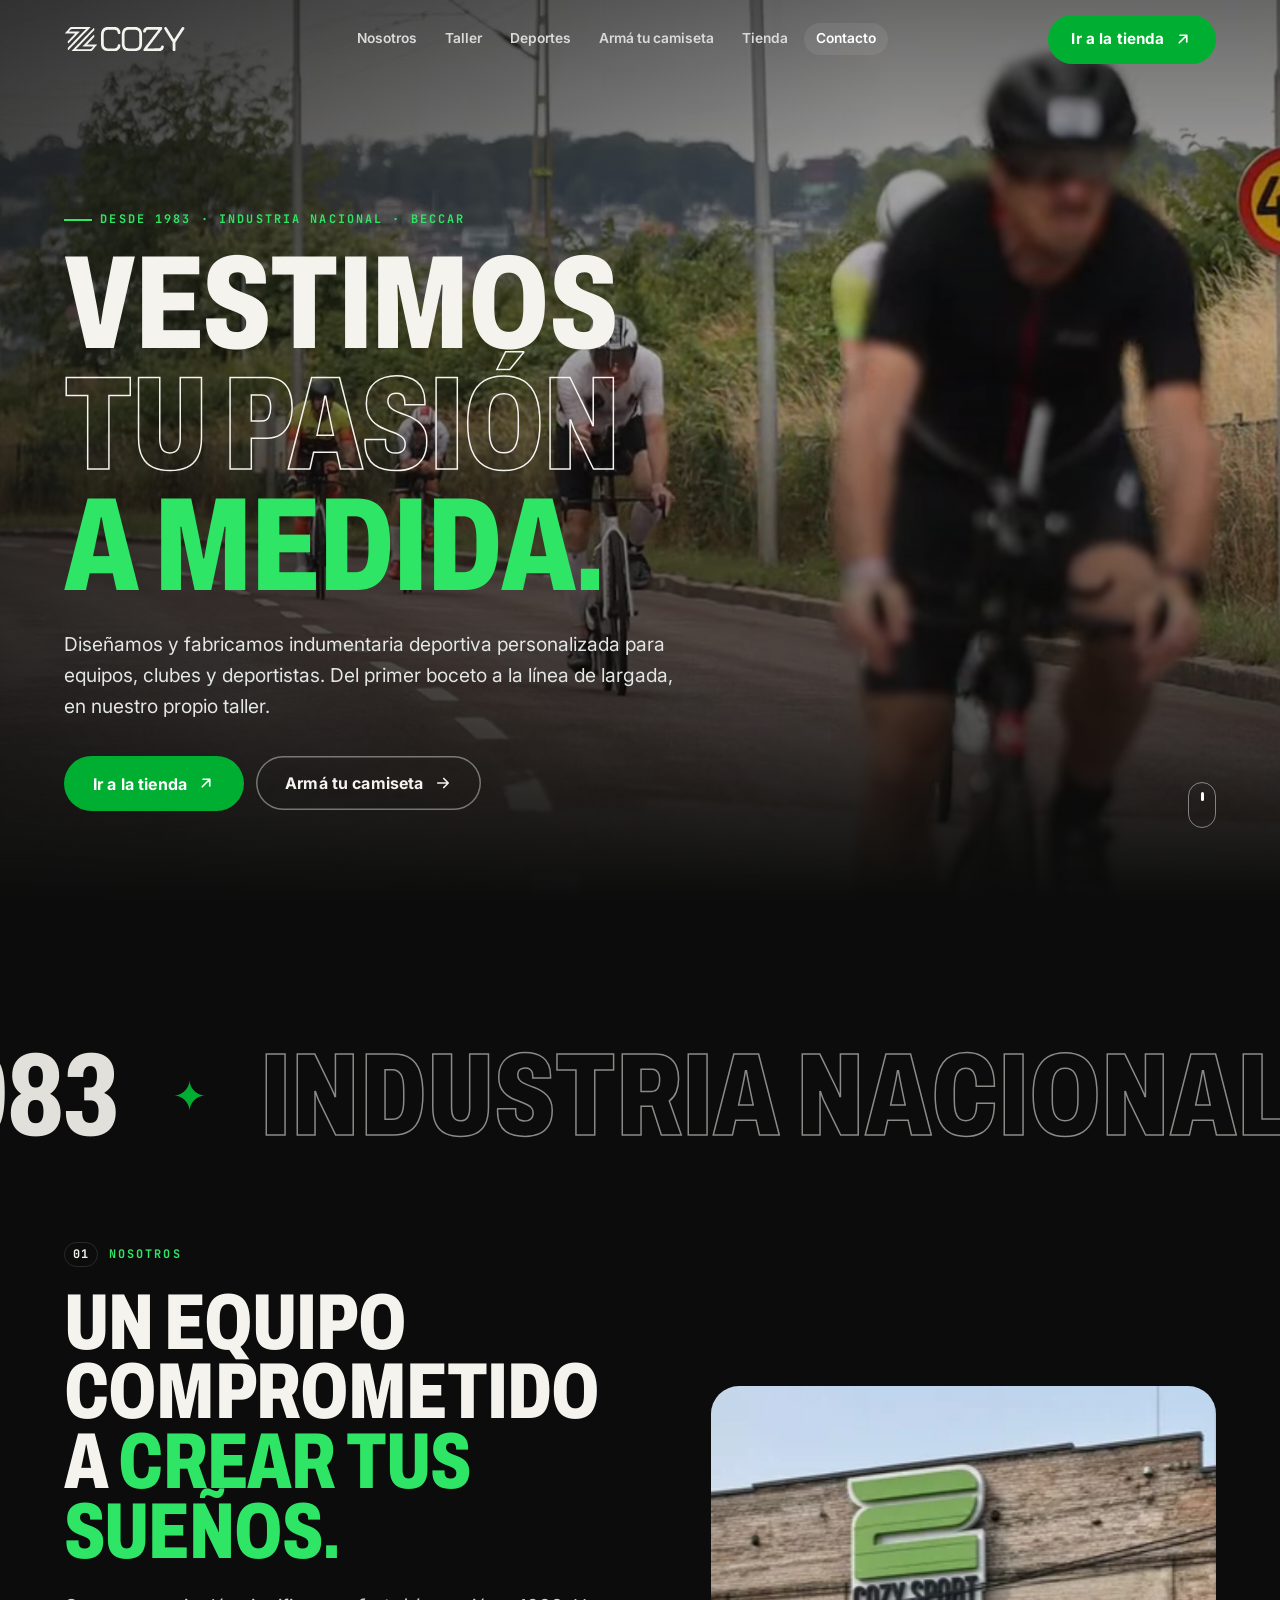
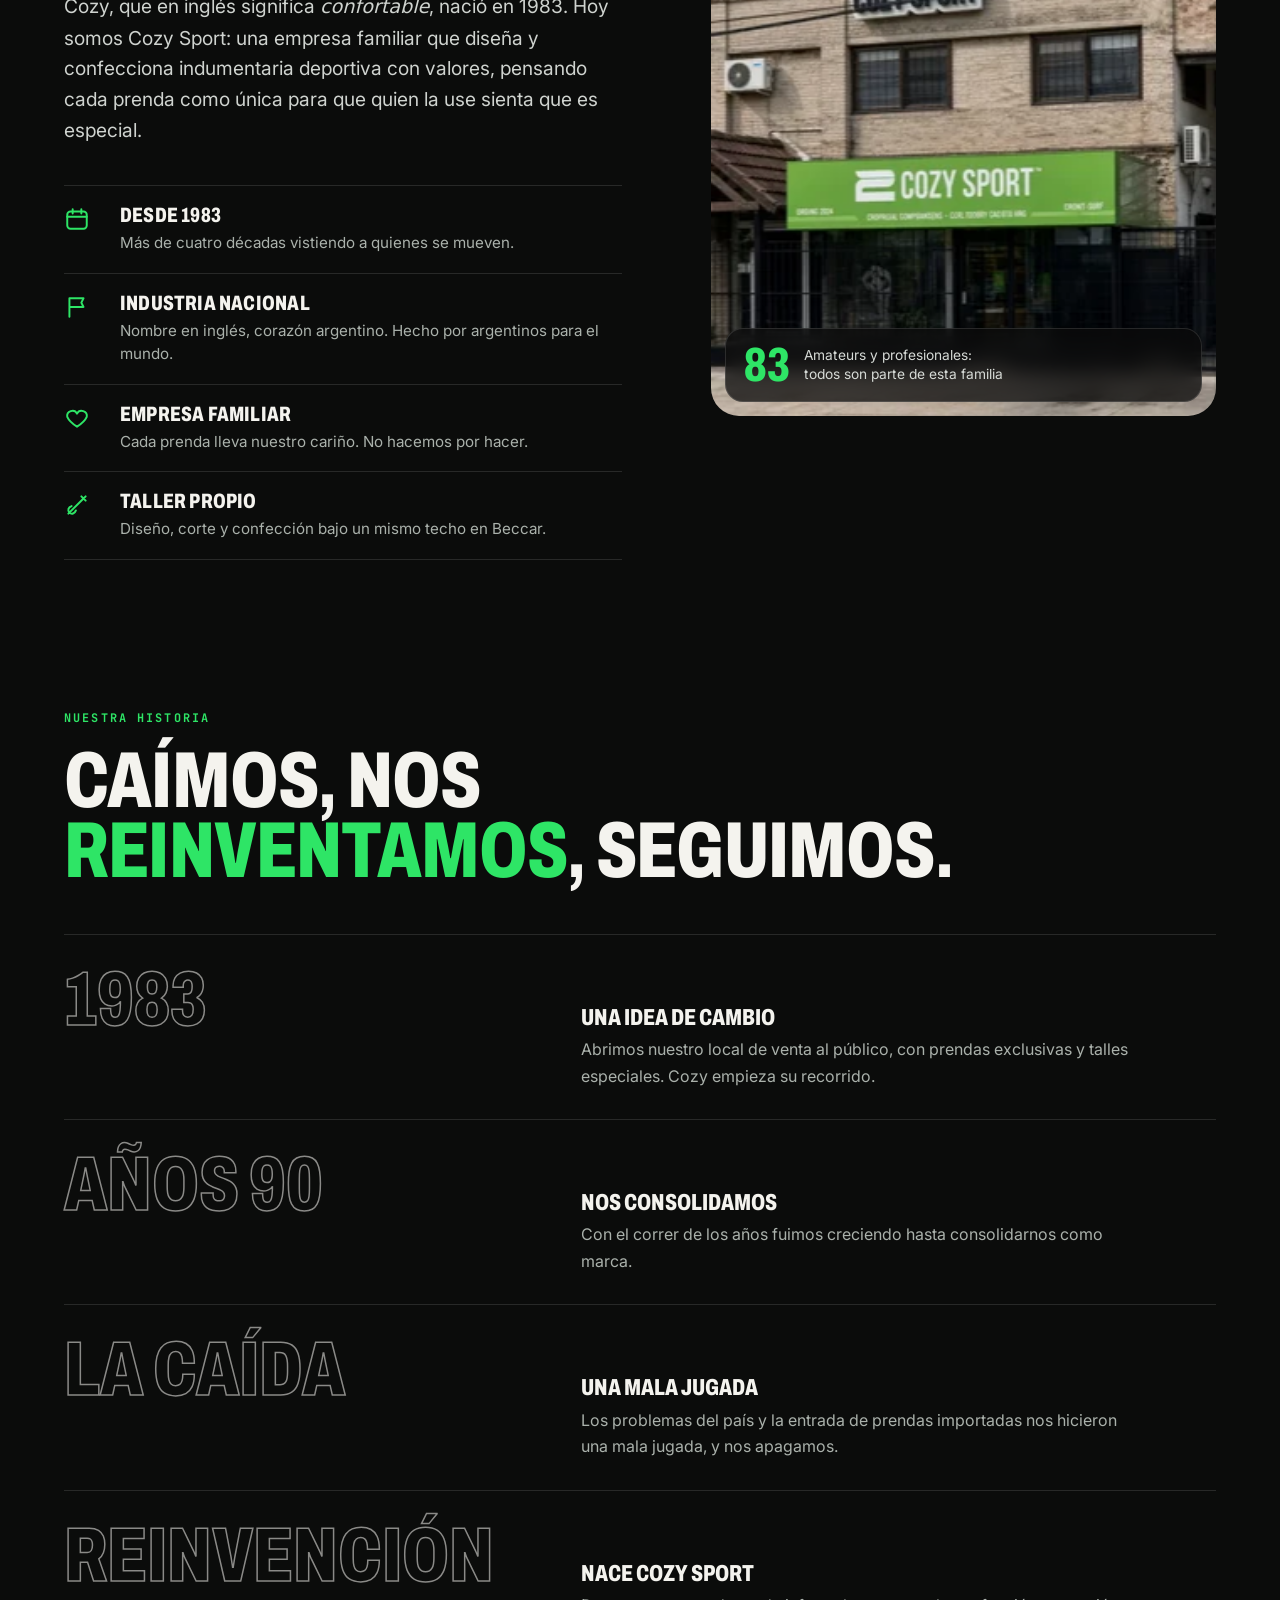
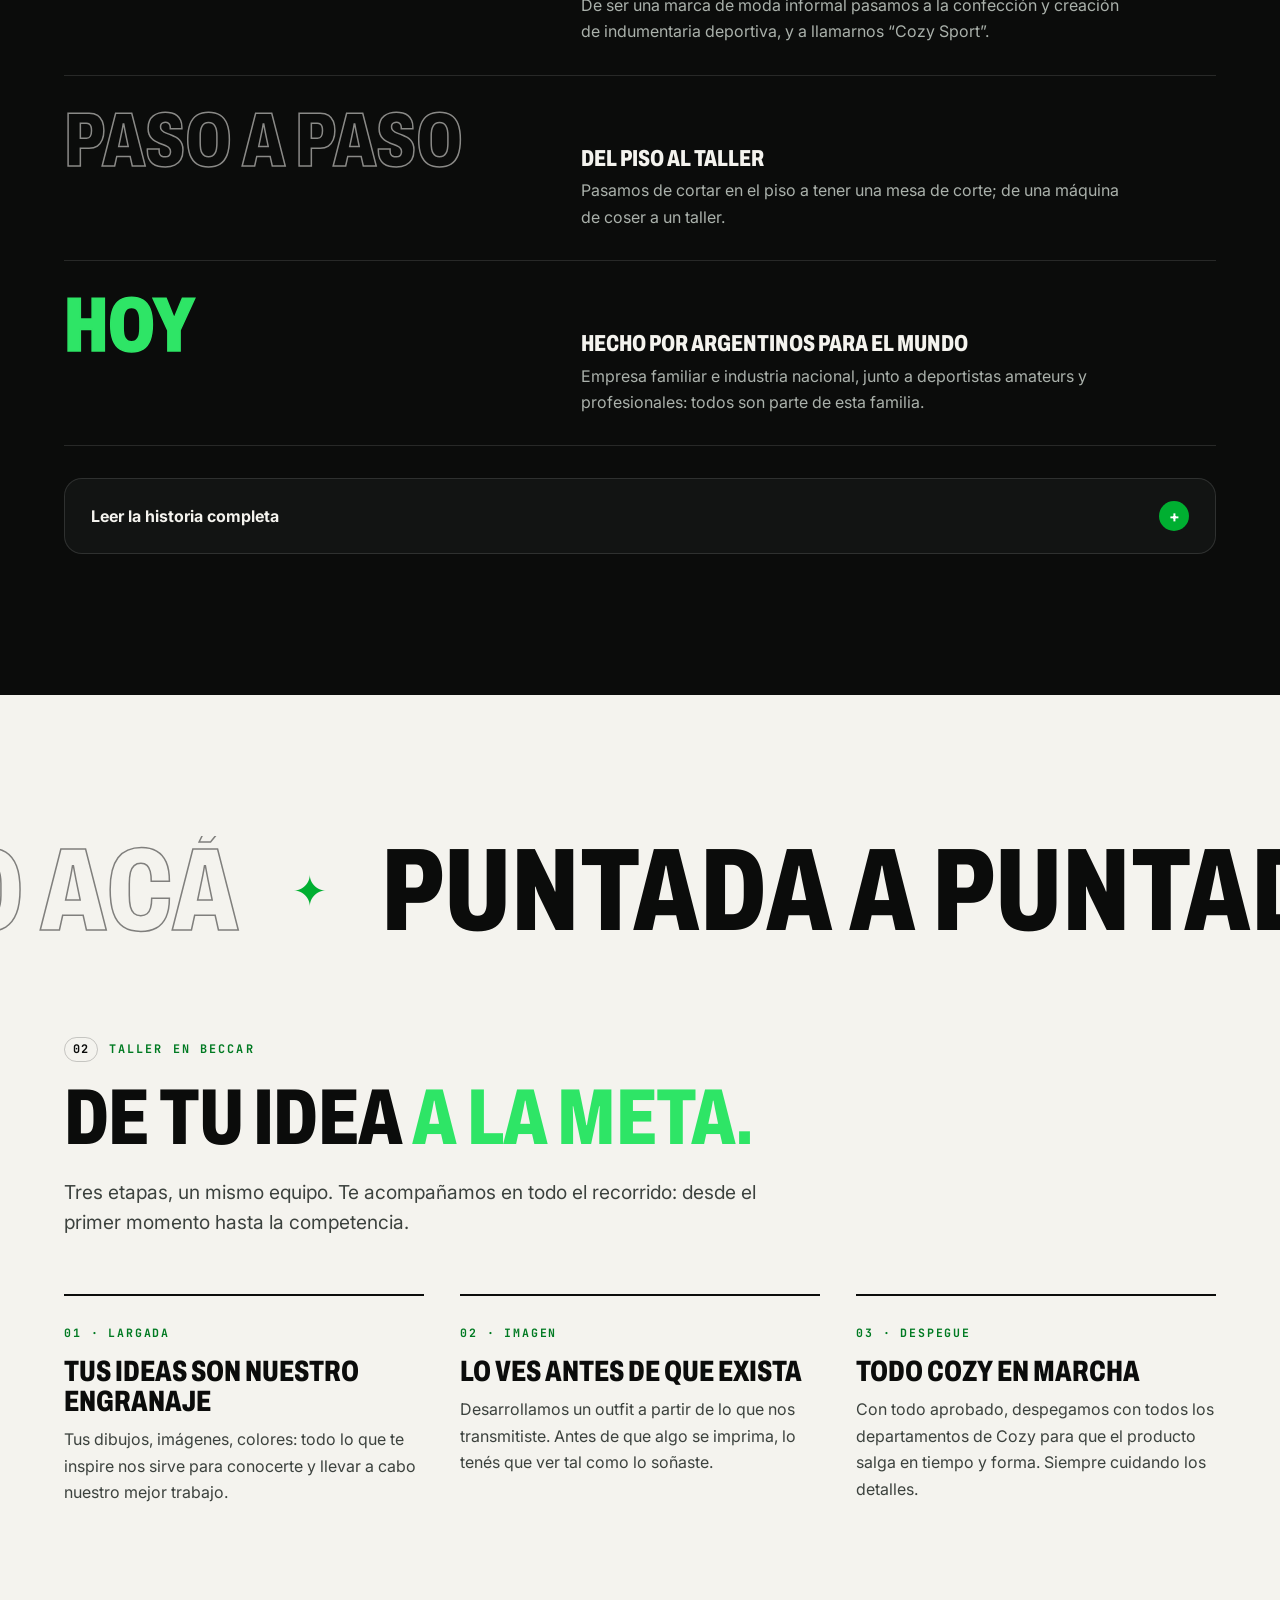
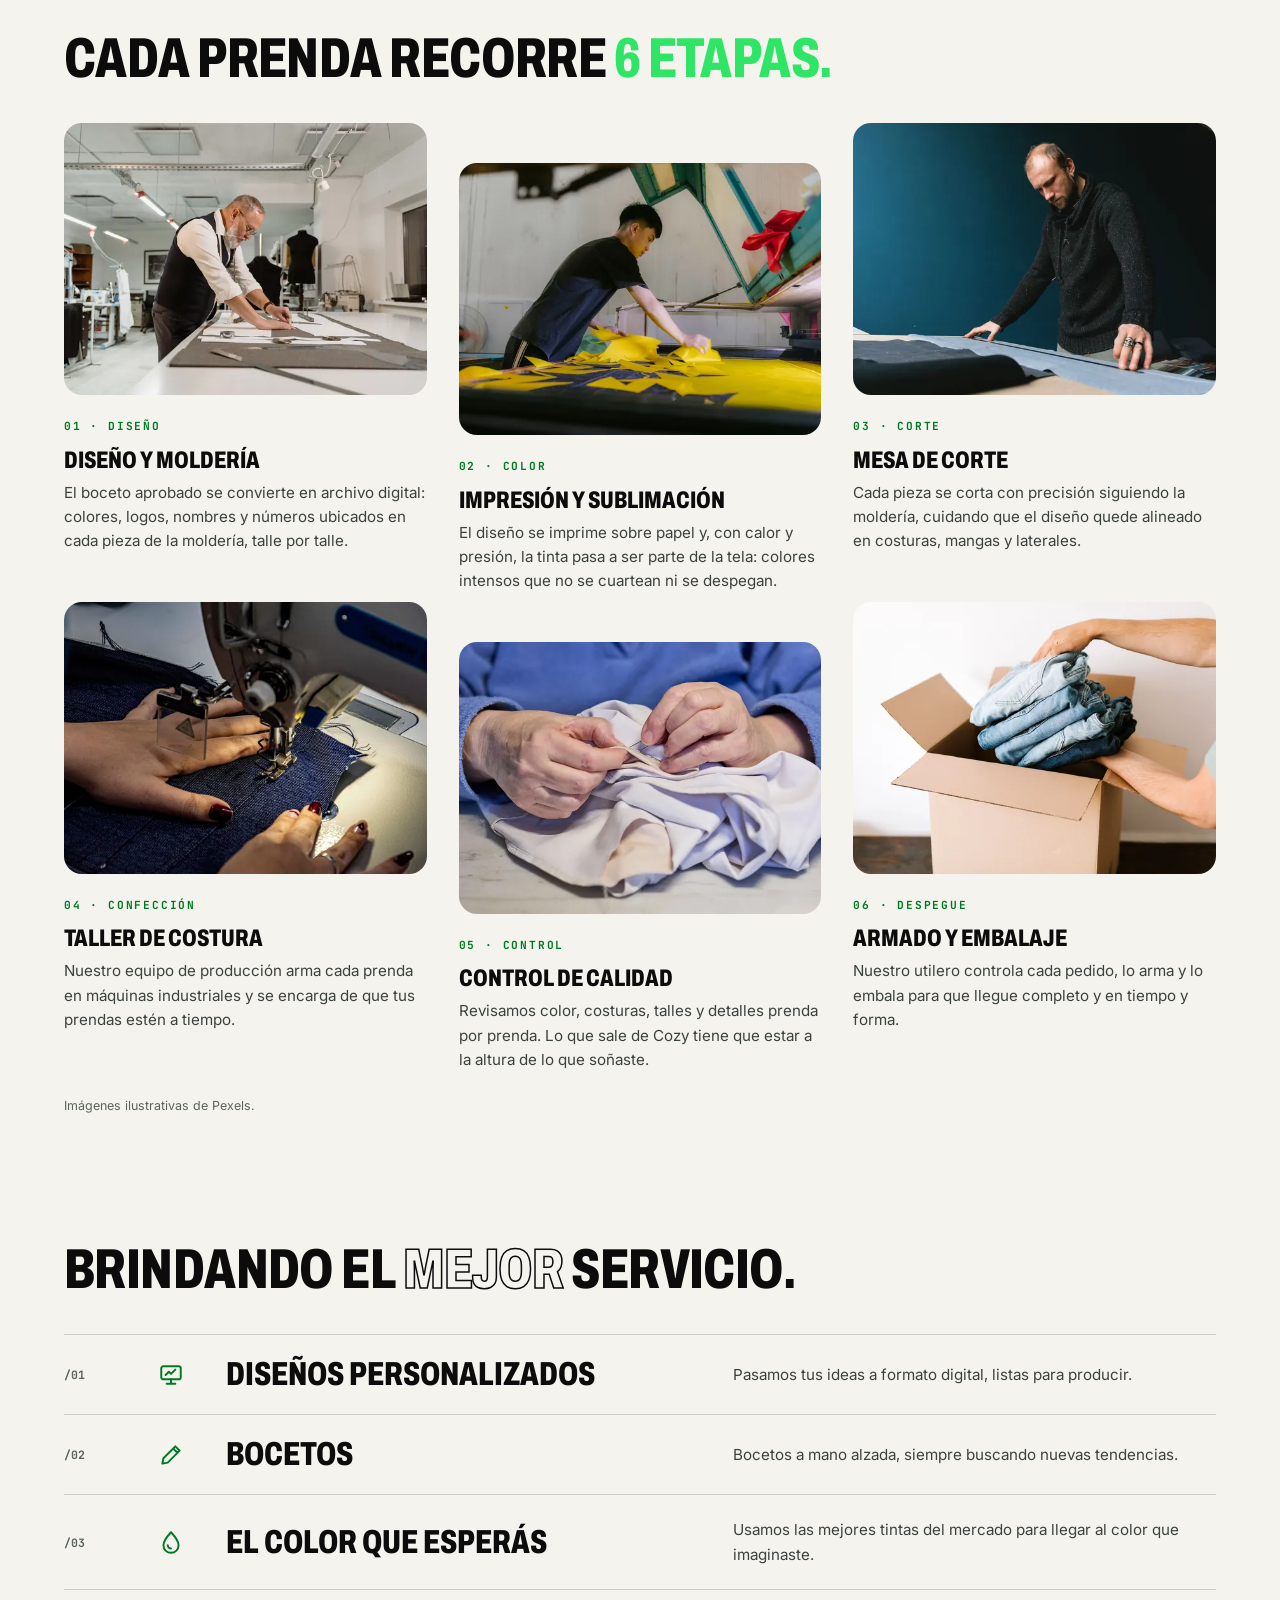
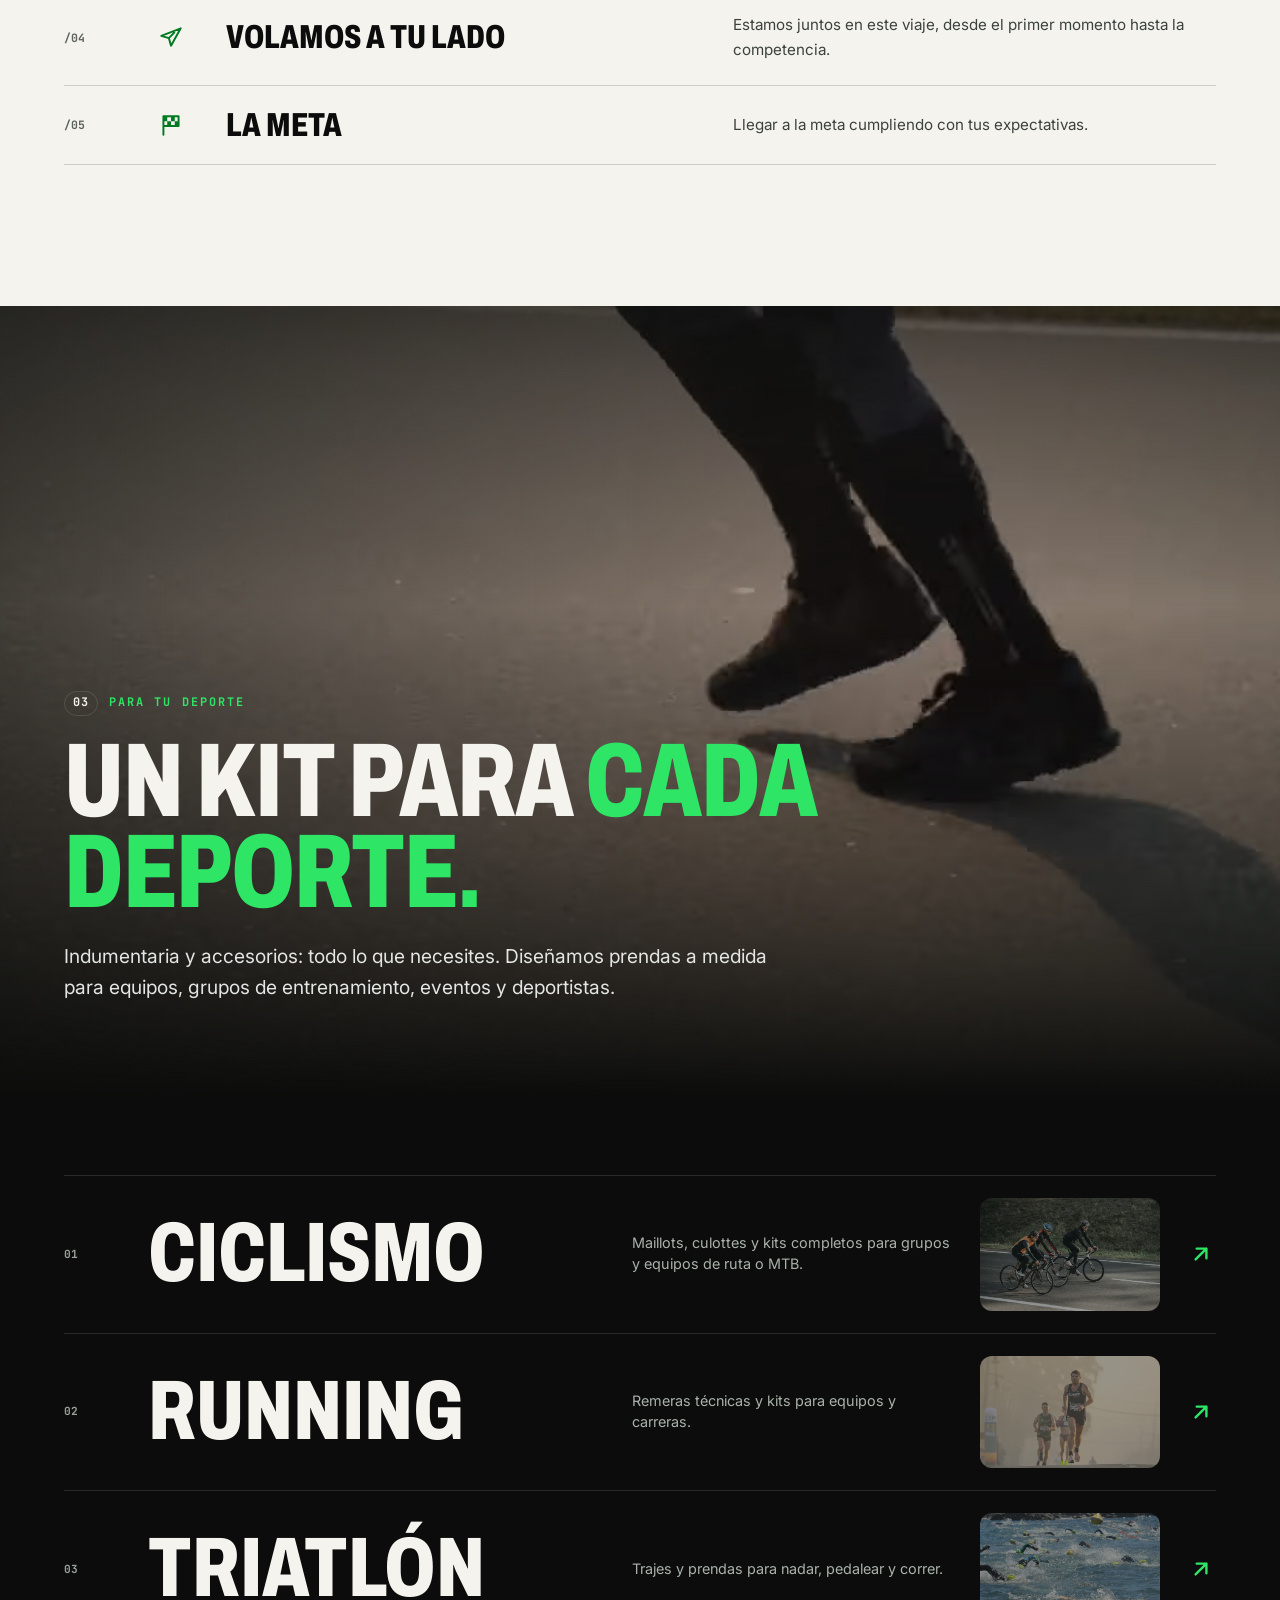
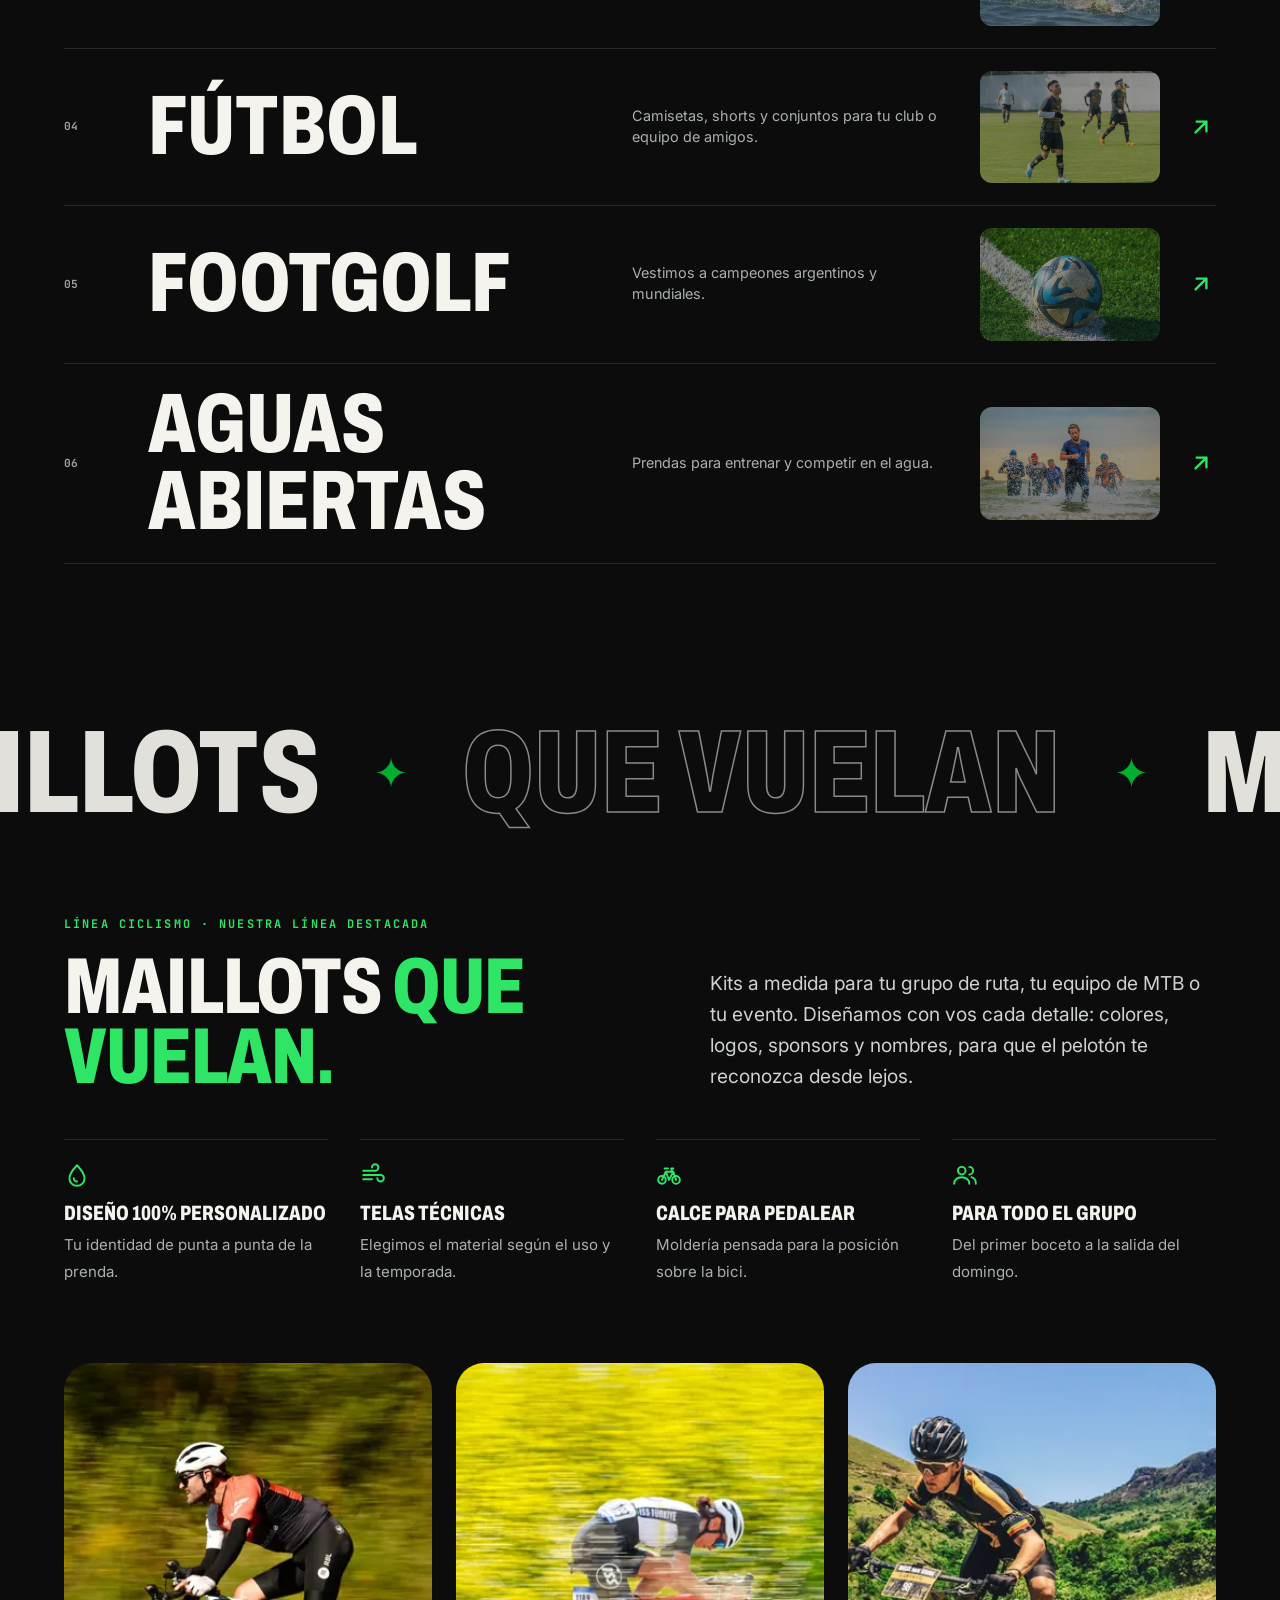
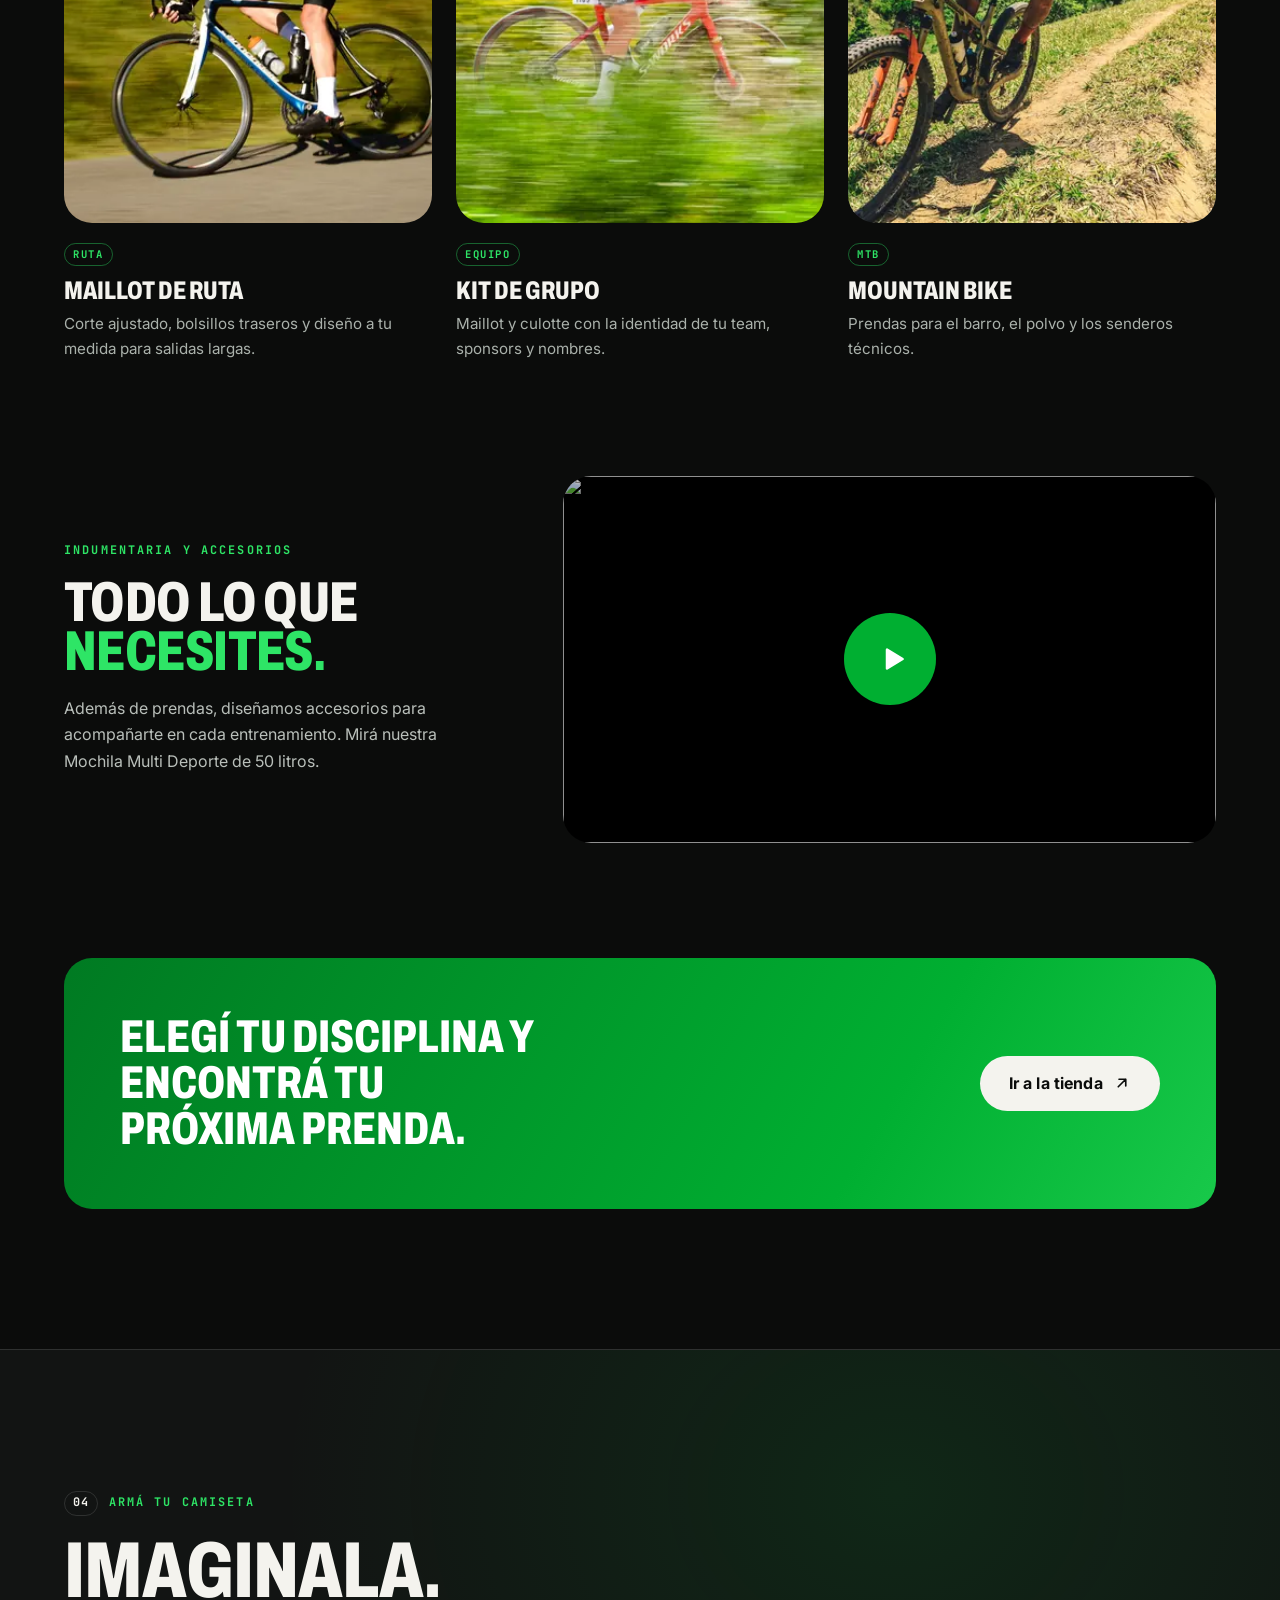
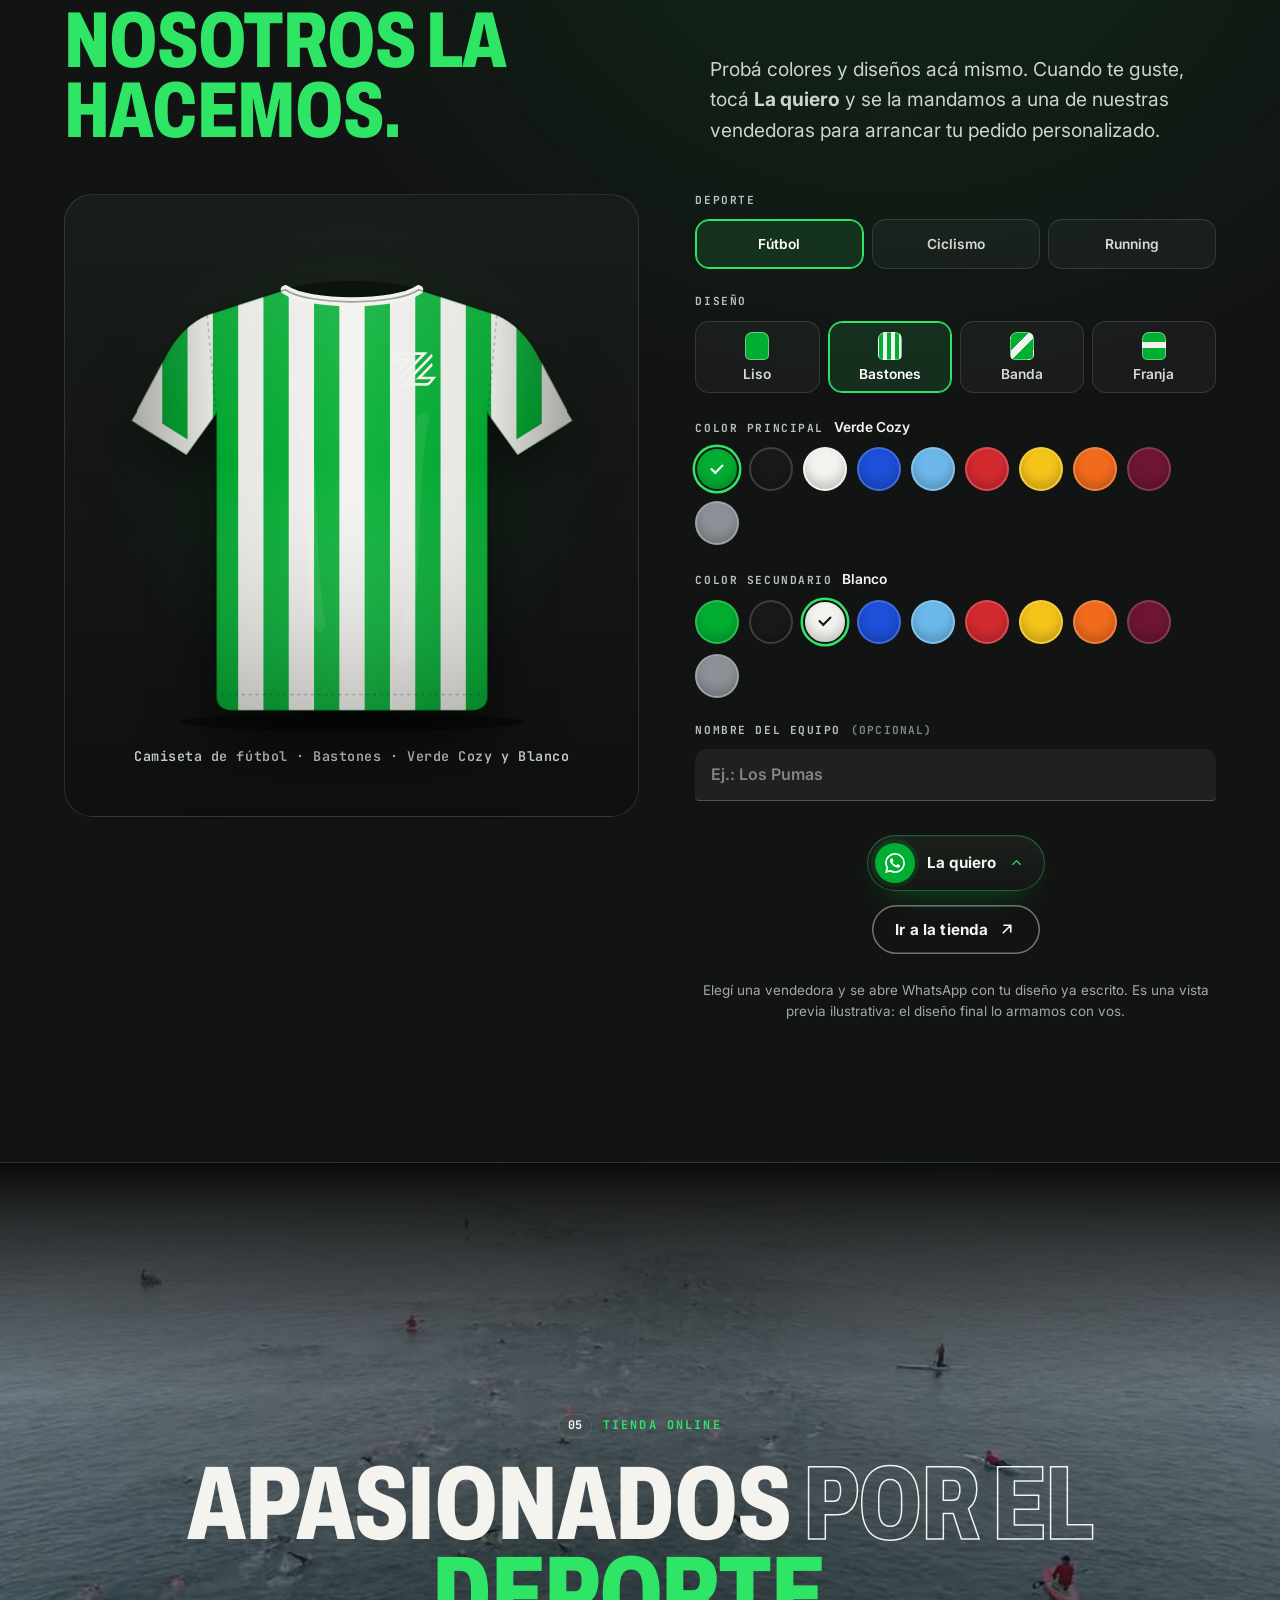
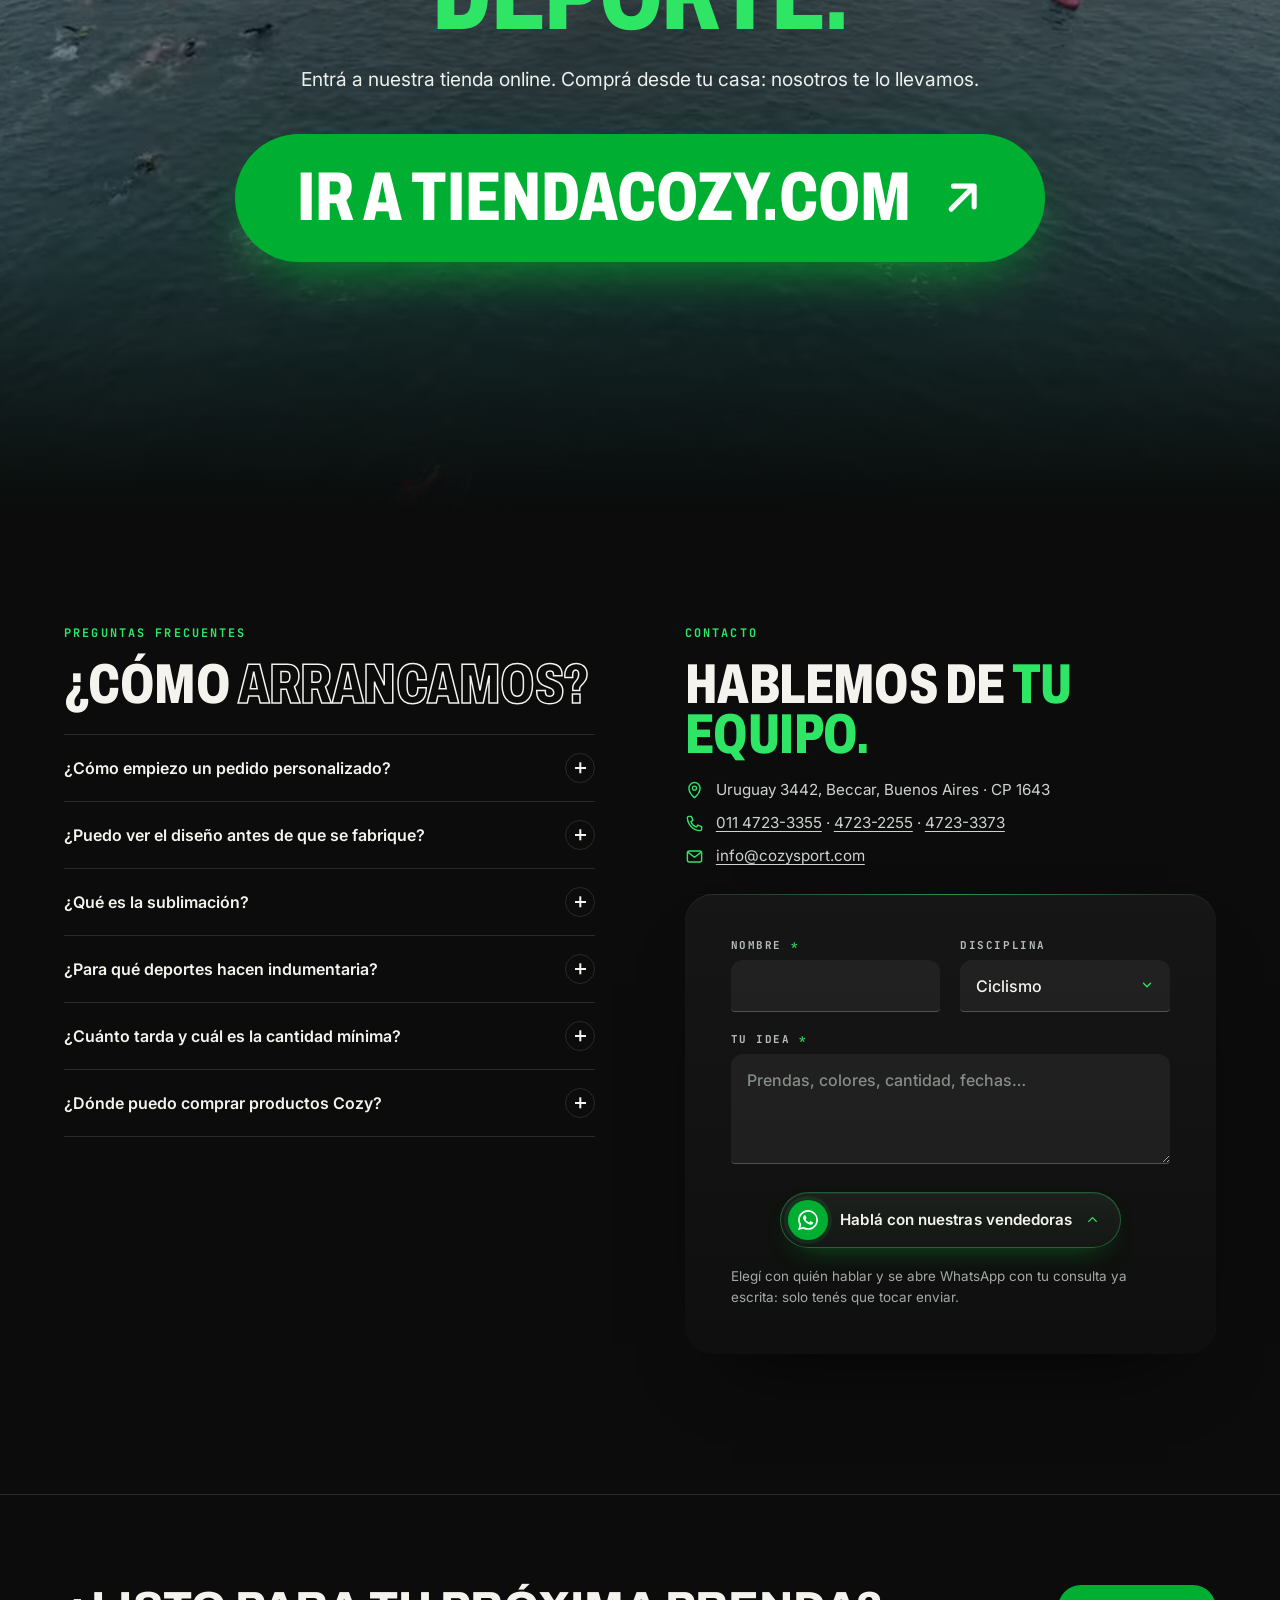
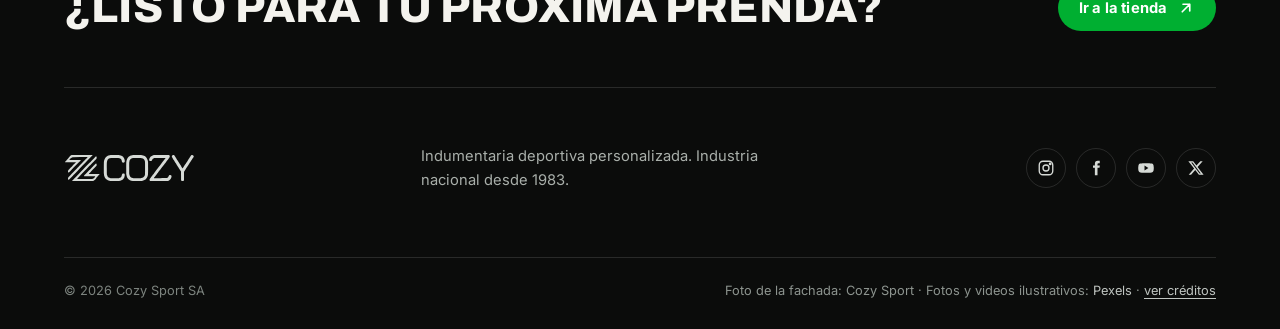
==== commit da63e706: "Versión historia: un solo recorrido con toda la info, Armá tu camiseta, videos y tienda destacada" ====
--- a/index.html
+++ b/index.html
@@ -20,13 +20,14 @@
 <link rel="preconnect" href="https://fonts.googleapis.com">
 <link rel="preconnect" href="https://fonts.gstatic.com" crossorigin>
 <link href="https://fonts.googleapis.com/css2?family=Archivo:wdth,wght@62..125,400..900&family=Inter:wght@400;500;600;700&family=JetBrains+Mono:wght@700&display=swap" rel="stylesheet">
+<link rel="preload" as="image" type="image/webp" href="assets/video/ciclismo-poster-1280.webp" imagesrcset="assets/video/ciclismo-poster-640.webp 640w, assets/video/ciclismo-poster-1280.webp 1280w" imagesizes="100vw">
 <link rel="stylesheet" href="assets/css/styles.css?v=13f9b003b5">
-<link rel="stylesheet" href="assets/css/simple.css?v=265434eebd">
+<link rel="stylesheet" href="assets/css/story.css?v=cf84307257">
 <script type="application/ld+json">
-{"@context":"https://schema.org","@type":"ClothingStore","name":"Cozy Sport SA","description":"Indumentaria deportiva personalizada. Industria nacional desde 1983.","foundingDate":"1983","email":"info@cozysport.com","telephone":["+54 11 4723-3355","+54 11 4723-2255","+54 11 4723-3373"],"url":"https://cozysport.com/","address":{"@type":"PostalAddress","streetAddress":"Uruguay 3442","addressLocality":"Beccar","addressRegion":"Buenos Aires","postalCode":"1643","addressCountry":"AR"},"sameAs":["https://instagram.com/cozysport","https://www.facebook.com/cozysport","https://tiendacozy.com/"]}
+{"@context":"https://schema.org","@type":"ClothingStore","name":"Cozy Sport SA","description":"Indumentaria deportiva personalizada. Industria nacional desde 1983.","foundingDate":"1983","email":"info@cozysport.com","telephone":["+54 11 4723-3355","+54 11 4723-2255","+54 11 4723-3373"],"url":"https://cozysport.com/","address":{"@type":"PostalAddress","streetAddress":"Uruguay 3442","addressLocality":"Beccar","addressRegion":"Buenos Aires","postalCode":"1643","addressCountry":"AR"},"sameAs":["https://instagram.com/cozysport","https://www.facebook.com/cozysport","https://twitter.com/cozysport","https://www.youtube.com/channel/UCqqrq2bQ2Q-Dgik3gxvm1Yw","https://tiendacozy.com/"]}
 </script>
 </head>
-<body class="s2">
+<body class="st">
 <a class="skip" href="#main">Saltar al contenido</a>
 
 <svg width="0" height="0" style="position:absolute" aria-hidden="true">
@@ -67,73 +68,320 @@
     <a class="logo" href="#top" aria-label="Cozy Sport, volver arriba"><svg class="wm" viewBox="0 0 3310 710" aria-hidden="true"><use href="#i-wordmark"/></svg></a>
     <nav class="nav" aria-label="Principal">
       <ul>
-        <li><a href="#inicio">Inicio</a></li>
+        <li><a href="#nosotros">Nosotros</a></li>
+        <li><a href="#taller">Taller</a></li>
+        <li><a href="#deportes">Deportes</a></li>
+        <li><a href="#arma">Armá tu camiseta</a></li>
+        <li><a href="#tienda">Tienda</a></li>
         <li><a href="#contacto">Contacto</a></li>
       </ul>
     </nav>
-    <a class="btn hdr-cta" href="https://tiendacozy.com/" target="_blank" rel="noopener">Tienda <svg aria-hidden="true"><use href="#i-arrow-up"/></svg></a>
-  </div>
+    <div class="hdr-r">
+      <a class="btn hdr-cta" href="https://tiendacozy.com/" target="_blank" rel="noopener">Ir a la tienda <svg aria-hidden="true"><use href="#i-arrow-up"/></svg></a>
+      <button class="burger" aria-label="Abrir menú" aria-expanded="false" aria-controls="mnav"><span></span></button>
+    </div>
+  </div>
+  <div class="hdr-prog" aria-hidden="true"><i></i></div>
 </header>
+<nav class="mnav" id="mnav" aria-label="Menú móvil">
+  <ul>
+    <li><a href="#nosotros"><small>01</small>Nosotros</a></li>
+    <li><a href="#taller"><small>02</small>Taller</a></li>
+    <li><a href="#deportes"><small>03</small>Deportes</a></li>
+    <li><a href="#arma"><small>04</small>Armá tu camiseta</a></li>
+    <li><a href="#tienda"><small>05</small>Tienda</a></li>
+    <li><a href="#contacto"><small>06</small>Contacto</a></li>
+  </ul>
+  <div class="meta">
+    <a class="btn" href="https://tiendacozy.com/" target="_blank" rel="noopener" style="justify-self:start">Ir a la tienda <svg aria-hidden="true"><use href="#i-arrow-up"/></svg></a>
+    <span>Uruguay 3442 · Beccar · Buenos Aires</span>
+    <a href="mailto:info@cozysport.com">info@cozysport.com</a>
+  </div>
+</nav>
 
 <main id="main">
 
-<!-- ================= 1 · INICIO ================= -->
-<section id="inicio" aria-labelledby="s2-title">
-  <div class="s2-hero">
-    <div class="bg" data-parallax="0.15"><img src="assets/img/tienda-1280.webp" srcset="assets/img/tienda-640.webp 640w, assets/img/tienda-1280.webp 1280w, assets/img/tienda-1920.webp 1920w" sizes="100vw" width="1920" height="1350" alt="Corredor en una avenida arbolada con luz entre la niebla" fetchpriority="high" decoding="async"></div>
-    <div class="wrap s2-hero-in">
-      <p class="kicker">Indumentaria deportiva · Desde 1983</p>
-      <h1 id="s2-title" class="display">Vestimos<br>tu pasión.</h1>
-      <div class="s2-ctas">
-        <a class="btn" href="https://tiendacozy.com/" target="_blank" rel="noopener">Ir a la tienda <svg aria-hidden="true"><use href="#i-arrow-up"/></svg></a>
-        <a class="btn ghost" href="#contacto">Hablemos de tu equipo</a>
-      </div>
-    </div>
-    <a class="s2-cue" href="#disciplinas" aria-label="Ver disciplinas"><span></span></a>
-  </div>
-
-  <div class="wrap s2-disc" id="disciplinas">
-    <h2 class="s2-h2">Un kit para <span>cada deporte.</span></h2>
-    <ul class="s2-tiles">
-      <li><a class="s2-tile" href="https://tiendacozy.com/" target="_blank" rel="noopener"><img src="assets/img/peloton-1280.webp" srcset="assets/img/peloton-640.webp 640w, assets/img/peloton-1280.webp 1280w, assets/img/peloton-1920.webp 1920w" sizes="(min-width:900px) 33vw, 50vw" width="1920" height="1282" alt="Ciclistas entrenando en grupo en la ruta" loading="lazy" decoding="async"><h3>Ciclismo</h3><p>Ruta y MTB</p><svg class="go" aria-hidden="true"><use href="#i-arrow-up"/></svg></a></li>
-      <li><a class="s2-tile" href="https://tiendacozy.com/" target="_blank" rel="noopener"><img src="assets/img/running-1280.webp" srcset="assets/img/running-640.webp 640w, assets/img/running-1280.webp 1280w, assets/img/running-1920.webp 1920w" sizes="(min-width:900px) 33vw, 50vw" width="1920" height="1280" alt="Corredores de maratón en la bruma de la mañana" loading="lazy" decoding="async"><h3>Running</h3><p>Remeras técnicas y kits</p><svg class="go" aria-hidden="true"><use href="#i-arrow-up"/></svg></a></li>
-      <li><a class="s2-tile" href="https://tiendacozy.com/" target="_blank" rel="noopener"><img src="assets/img/triatlon-1280.webp" srcset="assets/img/triatlon-640.webp 640w, assets/img/triatlon-1280.webp 1280w, assets/img/triatlon-1920.webp 1920w" sizes="(min-width:900px) 33vw, 50vw" width="1920" height="1272" alt="Largada de natación de un triatlón en el mar" loading="lazy" decoding="async"><h3>Triatlón</h3><p>Nadar, pedalear, correr</p><svg class="go" aria-hidden="true"><use href="#i-arrow-up"/></svg></a></li>
-      <li><a class="s2-tile" href="https://tiendacozy.com/" target="_blank" rel="noopener"><img src="assets/img/futbol-1280.webp" srcset="assets/img/futbol-640.webp 640w, assets/img/futbol-1280.webp 1280w, assets/img/futbol-1920.webp 1920w" sizes="(min-width:900px) 33vw, 50vw" width="1920" height="1278" alt="Jugadores en una cancha de fútbol" loading="lazy" decoding="async"><h3>Fútbol</h3><p>Para tu club o tu equipo</p><svg class="go" aria-hidden="true"><use href="#i-arrow-up"/></svg></a></li>
-      <li><a class="s2-tile" href="https://tiendacozy.com/" target="_blank" rel="noopener"><img src="assets/img/footgolf-1280.webp" srcset="assets/img/footgolf-640.webp 640w, assets/img/footgolf-1280.webp 1280w, assets/img/footgolf-1920.webp 1920w" sizes="(min-width:900px) 33vw, 50vw" width="1920" height="1620" alt="Pelota de fútbol sobre la línea del césped" loading="lazy" decoding="async"><h3>Footgolf</h3><p>Vestimos campeones</p><svg class="go" aria-hidden="true"><use href="#i-arrow-up"/></svg></a></li>
-      <li><a class="s2-tile" href="https://tiendacozy.com/" target="_blank" rel="noopener"><img src="assets/img/deportistas-1280.webp" srcset="assets/img/deportistas-640.webp 640w, assets/img/deportistas-1280.webp 1280w, assets/img/deportistas-1920.webp 1920w" sizes="(min-width:900px) 33vw, 50vw" width="1920" height="1282" alt="Triatletas saliendo del agua" loading="lazy" decoding="async"><h3>Aguas abiertas</h3><p>Entrenar y competir</p><svg class="go" aria-hidden="true"><use href="#i-arrow-up"/></svg></a></li>
+<!-- ============ HERO ============ -->
+<section class="st-hero" aria-labelledby="hero-title">
+  <div class="vbg" data-video="ciclismo">
+    <img src="assets/video/ciclismo-poster-1280.webp" srcset="assets/video/ciclismo-poster-640.webp 640w, assets/video/ciclismo-poster-1280.webp 1280w" sizes="100vw" width="1280" height="720" alt="" fetchpriority="high" decoding="async">
+  </div>
+  <div class="wrap st-hero-in">
+    <p class="kicker">Desde 1983 · Industria nacional · Beccar</p>
+    <h1 id="hero-title" class="display st-mega">
+      <span class="ln"><span>Vestimos</span></span>
+      <span class="ln"><span class="outline">tu pasión</span></span>
+      <span class="ln"><span class="green">a medida.</span></span>
+    </h1>
+    <p class="lead">Diseñamos y fabricamos indumentaria deportiva personalizada para equipos, clubes y deportistas. Del primer boceto a la línea de largada, en nuestro propio taller.</p>
+    <div class="ctas">
+      <a class="btn btn-lg" href="https://tiendacozy.com/" target="_blank" rel="noopener">Ir a la tienda <svg aria-hidden="true"><use href="#i-arrow-up"/></svg></a>
+      <a class="btn ghost btn-lg" href="#arma">Armá tu camiseta <svg aria-hidden="true"><use href="#i-arrow"/></svg></a>
+    </div>
+  </div>
+  <a class="st-cue" href="#nosotros" aria-label="Seguir bajando"><span></span></a>
+</section>
+
+<!-- ============ 01 · NOSOTROS + HISTORIA ============ -->
+<section class="ch" id="nosotros" aria-labelledby="nos-title">
+  <div class="kline" aria-hidden="true">
+    <p class="kx" data-kx="-1"><span>Desde 1983</span><i>✦</i><span class="outline">Industria nacional</span><i>✦</i><span>Empresa familiar</span><i>✦</i><span class="outline">Taller propio</span><i>✦</i><span>Desde 1983</span></p>
+  </div>
+  <div class="wrap ch-grid">
+    <div class="ch-txt">
+      <p class="ch-n rv"><b>01</b> Nosotros</p>
+      <h2 id="nos-title" class="display st-h2 rv">Un equipo comprometido a <span class="green">crear tus sueños.</span></h2>
+      <p class="lead rv">Cozy, que en inglés significa <em>confortable</em>, nació en 1983. Hoy somos Cozy Sport: una empresa familiar que diseña y confecciona indumentaria deportiva con valores, pensando cada prenda como única para que quien la use sienta que es especial.</p>
+      <ul class="facts">
+        <li class="rv"><svg aria-hidden="true"><use href="#i-calendar"/></svg><div><strong>Desde 1983</strong><span>Más de cuatro décadas vistiendo a quienes se mueven.</span></div></li>
+        <li class="rv"><svg aria-hidden="true"><use href="#i-flag"/></svg><div><strong>Industria nacional</strong><span>Nombre en inglés, corazón argentino. Hecho por argentinos para el mundo.</span></div></li>
+        <li class="rv"><svg aria-hidden="true"><use href="#i-heart"/></svg><div><strong>Empresa familiar</strong><span>Cada prenda lleva nuestro cariño. No hacemos por hacer.</span></div></li>
+        <li class="rv"><svg aria-hidden="true"><use href="#i-needle"/></svg><div><strong>Taller propio</strong><span>Diseño, corte y confección bajo un mismo techo en Beccar.</span></div></li>
+      </ul>
+    </div>
+    <figure class="ch-fig rv">
+      <div class="par" data-par="0.06"><picture><source type="image/webp" srcset="assets/img/fachada-640.webp 640w, assets/img/fachada-1280.webp 1280w, assets/img/fachada-1728.webp 1728w" sizes="(min-width:1000px) 42vw, 100vw"><img src="assets/img/fachada.jpg" width="1728" height="1152" alt="Fachada de la fábrica de Cozy Sport en Beccar, con el cartel verde de la marca" loading="lazy" decoding="async"></picture></div>
+      <figcaption><b>83</b><span>Amateurs y profesionales:<br>todos son parte de esta familia</span></figcaption>
+    </figure>
+  </div>
+
+  <div class="wrap hist" id="historia">
+    <div class="hist-head">
+      <p class="ch-n rv">Nuestra historia</p>
+      <h3 class="display st-h2 rv">Caímos, nos <span class="green">reinventamos</span>, seguimos.</h3>
+    </div>
+    <ol class="tl">
+      <li class="rv"><span class="yr">1983</span><div><h4>Una idea de cambio</h4><p>Abrimos nuestro local de venta al público, con prendas exclusivas y talles especiales. Cozy empieza su recorrido.</p></div></li>
+      <li class="rv"><span class="yr">Años 90</span><div><h4>Nos consolidamos</h4><p>Con el correr de los años fuimos creciendo hasta consolidarnos como marca.</p></div></li>
+      <li class="rv"><span class="yr">La caída</span><div><h4>Una mala jugada</h4><p>Los problemas del país y la entrada de prendas importadas nos hicieron una mala jugada, y nos apagamos.</p></div></li>
+      <li class="rv"><span class="yr">Reinvención</span><div><h4>Nace Cozy Sport</h4><p>De ser una marca de moda informal pasamos a la confección y creación de indumentaria deportiva, y a llamarnos “Cozy Sport”.</p></div></li>
+      <li class="rv"><span class="yr">Paso a paso</span><div><h4>Del piso al taller</h4><p>Pasamos de cortar en el piso a tener una mesa de corte; de una máquina de coser a un taller.</p></div></li>
+      <li class="rv"><span class="yr">Hoy</span><div><h4>Hecho por argentinos para el mundo</h4><p>Empresa familiar e industria nacional, junto a deportistas amateurs y profesionales: todos son parte de esta familia.</p></div></li>
+    </ol>
+    <details class="story rv">
+      <summary>Leer la historia completa <i aria-hidden="true">+</i></summary>
+      <div class="txt">
+        <p>En 1983 comienza una etapa especial en la Argentina y, así, una idea de cambio. Inaugurábamos nuestro local de venta al público, con prendas exclusivas y talles especiales. Cozy, que en inglés significa confortable, comenzaba su recorrido. Con el correr de los años fuimos creciendo y en los 90 nos consolidamos, pero los problemas del país y la entrada de prendas importadas nos hicieron una mala jugada y nos apagamos.</p>
+        <p>Pasó el tiempo y buscamos una forma de reinventarnos: nos diversificamos y, de ser una marca solo de moda informal, pasamos a la confección y creación de indumentaria deportiva, y a llamarnos “Cozy Sport”. Comenzamos de nuevo. Pasamos de cortar en el piso a tener una mesa de corte, de tener una máquina de coser a tener un taller, siempre apostando a la industria nacional, a fabricar algo diferente, algo con valores, algo argentino.</p>
+        <p>Somos una empresa familiar, por lo que cada prenda lleva nuestro cariño. No hacemos por hacer: pensamos cada producto como único, para que la persona que lo usa sienta que es especial. Tenemos nombre en inglés pero no somos importados: somos industria nacional, hecho por argentinos para el mundo.</p>
+        <p>Estamos junto a los deportistas amateurs y a los profesionales; todos son parte de esta familia. ¡Gracias por compartir este crecimiento!</p>
+      </div>
+    </details>
+  </div>
+</section>
+
+<!-- ============ 02 · TALLER: PROCESO + ETAPAS + SERVICIOS ============ -->
+<section class="ch light" id="taller" aria-labelledby="taller-title">
+  <div class="kline" aria-hidden="true">
+    <p class="kx" data-kx="1"><span class="outline">Hecho acá</span><i>✦</i><span>Puntada a puntada</span><i>✦</i><span class="outline">Hecho acá</span><i>✦</i><span>Puntada a puntada</span></p>
+  </div>
+  <div class="wrap">
+    <div class="ch-head">
+      <p class="ch-n rv"><b>02</b> Taller en Beccar</p>
+      <h2 id="taller-title" class="display st-h2 rv">De tu idea <span class="green">a la meta.</span></h2>
+      <p class="lead rv">Tres etapas, un mismo equipo. Te acompañamos en todo el recorrido: desde el primer momento hasta la competencia.</p>
+    </div>
+    <ol class="path">
+      <li class="rv"><span class="pn">01 · Largada</span><h3>Tus ideas son nuestro engranaje</h3><p>Tus dibujos, imágenes, colores: todo lo que te inspire nos sirve para conocerte y llevar a cabo nuestro mejor trabajo.</p></li>
+      <li class="rv"><span class="pn">02 · Imagen</span><h3>Lo ves antes de que exista</h3><p>Desarrollamos un outfit a partir de lo que nos transmitiste. Antes de que algo se imprima, lo tenés que ver tal como lo soñaste.</p></li>
+      <li class="rv"><span class="pn">03 · Despegue</span><h3>Todo Cozy en marcha</h3><p>Con todo aprobado, despegamos con todos los departamentos de Cozy para que el producto salga en tiempo y forma. Siempre cuidando los detalles.</p></li>
+    </ol>
+  </div>
+
+  <div class="stages" id="etapas" aria-labelledby="etapas-title">
+    <div class="wrap st-head">
+      <h3 id="etapas-title" class="display st-h3 rv">Cada prenda recorre <span class="green">6 etapas.</span></h3>
+      <p class="sw-hint" aria-hidden="true">Deslizá <svg><use href="#i-arrow"/></svg></p>
+    </div>
+    <div class="wrap stg-wrap">
+      <ol class="stg">
+        <li class="rv"><figure><img src="assets/img/diseno-digital-1280.webp" srcset="assets/img/diseno-digital-640.webp 640w, assets/img/diseno-digital-1280.webp 1280w, assets/img/diseno-digital-1920.webp 1920w" sizes="(min-width:1000px) 30vw, 80vw" width="1920" height="1280" alt="Sastre trabajando la moldería sobre la mesa" loading="lazy" decoding="async"></figure><span class="n">01 · Diseño</span><h4>Diseño y moldería</h4><p>El boceto aprobado se convierte en archivo digital: colores, logos, nombres y números ubicados en cada pieza de la moldería, talle por talle.</p></li>
+        <li class="rv"><figure><img src="assets/img/estampado-1280.webp" srcset="assets/img/estampado-640.webp 640w, assets/img/estampado-1280.webp 1280w, assets/img/estampado-1920.webp 1920w" sizes="(min-width:1000px) 30vw, 80vw" width="1920" height="1280" alt="Operario trabajando una tela estampada" loading="lazy" decoding="async"></figure><span class="n">02 · Color</span><h4>Impresión y sublimación</h4><p>El diseño se imprime sobre papel y, con calor y presión, la tinta pasa a ser parte de la tela: colores intensos que no se cuartean ni se despegan.</p></li>
+        <li class="rv"><figure><img src="assets/img/corte-1280.webp" srcset="assets/img/corte-640.webp 640w, assets/img/corte-1280.webp 1280w, assets/img/corte-1920.webp 1920w" sizes="(min-width:1000px) 30vw, 80vw" width="1920" height="1280" alt="Medición y corte de tela sobre la mesa" loading="lazy" decoding="async"></figure><span class="n">03 · Corte</span><h4>Mesa de corte</h4><p>Cada pieza se corta con precisión siguiendo la moldería, cuidando que el diseño quede alineado en costuras, mangas y laterales.</p></li>
+        <li class="rv"><figure><img src="assets/img/costura-1280.webp" srcset="assets/img/costura-640.webp 640w, assets/img/costura-1280.webp 1280w, assets/img/costura-1920.webp 1920w" sizes="(min-width:1000px) 30vw, 80vw" width="1920" height="1280" alt="Costura de tela en máquina industrial" loading="lazy" decoding="async"></figure><span class="n">04 · Confección</span><h4>Taller de costura</h4><p>Nuestro equipo de producción arma cada prenda en máquinas industriales y se encarga de que tus prendas estén a tiempo.</p></li>
+        <li class="rv"><figure><img src="assets/img/control-1280.webp" srcset="assets/img/control-640.webp 640w, assets/img/control-1280.webp 1280w, assets/img/control-1920.webp 1920w" sizes="(min-width:1000px) 30vw, 80vw" width="1920" height="1536" alt="Revisión a mano de una prenda" loading="lazy" decoding="async"></figure><span class="n">05 · Control</span><h4>Control de calidad</h4><p>Revisamos color, costuras, talles y detalles prenda por prenda. Lo que sale de Cozy tiene que estar a la altura de lo que soñaste.</p></li>
+        <li class="rv"><figure><img src="assets/img/embalaje-1280.webp" srcset="assets/img/embalaje-640.webp 640w, assets/img/embalaje-1280.webp 1280w, assets/img/embalaje-1920.webp 1920w" sizes="(min-width:1000px) 30vw, 80vw" width="1920" height="1280" alt="Prendas guardadas en una caja de cartón" loading="lazy" decoding="async"></figure><span class="n">06 · Despegue</span><h4>Armado y embalaje</h4><p>Nuestro utilero controla cada pedido, lo arma y lo embala para que llegue completo y en tiempo y forma.</p></li>
+      </ol>
+      <p class="stg-note">Imágenes ilustrativas de Pexels.</p>
+    </div>
+  </div>
+
+  <div class="wrap serv">
+    <h3 class="display st-h3 rv">Brindando el <span class="outline">mejor</span> servicio.</h3>
+    <ul class="serv-list">
+      <li class="rv"><span>/01</span><svg aria-hidden="true"><use href="#i-screen"/></svg><b>Diseños personalizados</b><p>Pasamos tus ideas a formato digital, listas para producir.</p></li>
+      <li class="rv"><span>/02</span><svg aria-hidden="true"><use href="#i-pencil"/></svg><b>Bocetos</b><p>Bocetos a mano alzada, siempre buscando nuevas tendencias.</p></li>
+      <li class="rv"><span>/03</span><svg aria-hidden="true"><use href="#i-drop"/></svg><b>El color que esperás</b><p>Usamos las mejores tintas del mercado para llegar al color que imaginaste.</p></li>
+      <li class="rv"><span>/04</span><svg aria-hidden="true"><use href="#i-plane"/></svg><b>Volamos a tu lado</b><p>Estamos juntos en este viaje, desde el primer momento hasta la competencia.</p></li>
+      <li class="rv"><span>/05</span><svg aria-hidden="true"><use href="#i-finish"/></svg><b>La meta</b><p>Llegar a la meta cumpliendo con tus expectativas.</p></li>
     </ul>
   </div>
 </section>
 
-<!-- ================= 2 · CONTACTO ================= -->
-<section class="s2-contact" id="contacto" aria-labelledby="contact-title">
-  <div class="wrap s2-cgrid">
-    <div class="s2-about">
-      <p class="kicker">Contacto</p>
-      <h2 id="contact-title" class="s2-h2">Hablemos de <span>tu equipo.</span></h2>
-      <p class="s2-who">Empresa familiar e industria nacional desde 1983. Diseñamos y fabricamos indumentaria deportiva a medida en nuestro taller de Beccar.</p>
-      <ul class="s2-info">
-        <li><a href="https://www.google.com/maps/search/?api=1&amp;query=Uruguay+3442+Beccar+Buenos+Aires" target="_blank" rel="noopener"><svg aria-hidden="true"><use href="#i-pin"/></svg>Uruguay 3442, Beccar</a></li>
-        <li><a href="tel:+541147233355"><svg aria-hidden="true"><use href="#i-phone"/></svg>011 4723-3355</a></li>
-        <li><a href="mailto:info@cozysport.com"><svg aria-hidden="true"><use href="#i-mail"/></svg>info@cozysport.com</a></li>
-        <li><a href="https://instagram.com/cozysport" target="_blank" rel="noopener"><svg aria-hidden="true"><use href="#i-ig"/></svg>@cozysport</a></li>
+<!-- ============ 03 · DEPORTES + LÍNEA CICLISMO ============ -->
+<section class="ch" id="deportes" aria-labelledby="dep-title">
+  <div class="vband">
+    <div class="vbg" data-video="running">
+      <img src="assets/video/running-poster-1280.webp" srcset="assets/video/running-poster-640.webp 640w, assets/video/running-poster-1280.webp 1280w" sizes="100vw" width="1280" height="720" alt="" loading="lazy" decoding="async">
+    </div>
+    <div class="wrap vband-in">
+      <p class="ch-n rv"><b>03</b> Para tu deporte</p>
+      <h2 id="dep-title" class="display st-mega st-mega-s rv">Un kit para <span class="green">cada deporte.</span></h2>
+      <p class="lead rv">Indumentaria y accesorios: todo lo que necesites. Diseñamos prendas a medida para equipos, grupos de entrenamiento, eventos y deportistas.</p>
+    </div>
+  </div>
+
+  <div class="wrap">
+    <ul class="sports">
+      <li class="rv"><a href="https://tiendacozy.com/" target="_blank" rel="noopener"><span class="sp-i">01</span><figure><img src="assets/img/peloton-1280.webp" srcset="assets/img/peloton-640.webp 640w, assets/img/peloton-1280.webp 1280w, assets/img/peloton-1920.webp 1920w" sizes="(min-width:900px) 260px, 96px" width="1920" height="1282" alt="Ciclistas entrenando en grupo en la ruta" loading="lazy" decoding="async"></figure><span class="sp-n">Ciclismo</span><span class="sp-d">Maillots, culottes y kits completos para grupos y equipos de ruta o MTB.</span><svg class="sp-go" aria-hidden="true"><use href="#i-arrow-up"/></svg></a></li>
+      <li class="rv"><a href="https://tiendacozy.com/" target="_blank" rel="noopener"><span class="sp-i">02</span><figure><img src="assets/img/running-1280.webp" srcset="assets/img/running-640.webp 640w, assets/img/running-1280.webp 1280w, assets/img/running-1920.webp 1920w" sizes="(min-width:900px) 260px, 96px" width="1920" height="1280" alt="Corredores de maratón en la bruma de la mañana" loading="lazy" decoding="async"></figure><span class="sp-n">Running</span><span class="sp-d">Remeras técnicas y kits para equipos y carreras.</span><svg class="sp-go" aria-hidden="true"><use href="#i-arrow-up"/></svg></a></li>
+      <li class="rv"><a href="https://tiendacozy.com/" target="_blank" rel="noopener"><span class="sp-i">03</span><figure><img src="assets/img/triatlon-1280.webp" srcset="assets/img/triatlon-640.webp 640w, assets/img/triatlon-1280.webp 1280w, assets/img/triatlon-1920.webp 1920w" sizes="(min-width:900px) 260px, 96px" width="1920" height="1272" alt="Largada de natación de un triatlón en el mar" loading="lazy" decoding="async"></figure><span class="sp-n">Triatlón</span><span class="sp-d">Trajes y prendas para nadar, pedalear y correr.</span><svg class="sp-go" aria-hidden="true"><use href="#i-arrow-up"/></svg></a></li>
+      <li class="rv"><a href="https://tiendacozy.com/" target="_blank" rel="noopener"><span class="sp-i">04</span><figure><img src="assets/img/futbol-1280.webp" srcset="assets/img/futbol-640.webp 640w, assets/img/futbol-1280.webp 1280w, assets/img/futbol-1920.webp 1920w" sizes="(min-width:900px) 260px, 96px" width="1920" height="1278" alt="Jugadores en una cancha de fútbol" loading="lazy" decoding="async"></figure><span class="sp-n">Fútbol</span><span class="sp-d">Camisetas, shorts y conjuntos para tu club o equipo de amigos.</span><svg class="sp-go" aria-hidden="true"><use href="#i-arrow-up"/></svg></a></li>
+      <li class="rv"><a href="https://tiendacozy.com/" target="_blank" rel="noopener"><span class="sp-i">05</span><figure><img src="assets/img/footgolf-1280.webp" srcset="assets/img/footgolf-640.webp 640w, assets/img/footgolf-1280.webp 1280w, assets/img/footgolf-1920.webp 1920w" sizes="(min-width:900px) 260px, 96px" width="1920" height="1620" alt="Pelota de fútbol sobre la línea del césped" loading="lazy" decoding="async"></figure><span class="sp-n">Footgolf</span><span class="sp-d">Vestimos a campeones argentinos y mundiales.</span><svg class="sp-go" aria-hidden="true"><use href="#i-arrow-up"/></svg></a></li>
+      <li class="rv"><a href="https://tiendacozy.com/" target="_blank" rel="noopener"><span class="sp-i">06</span><figure><img src="assets/img/deportistas-1280.webp" srcset="assets/img/deportistas-640.webp 640w, assets/img/deportistas-1280.webp 1280w, assets/img/deportistas-1920.webp 1920w" sizes="(min-width:900px) 260px, 96px" width="1920" height="1282" alt="Triatletas saliendo del agua" loading="lazy" decoding="async"></figure><span class="sp-n">Aguas abiertas</span><span class="sp-d">Prendas para entrenar y competir en el agua.</span><svg class="sp-go" aria-hidden="true"><use href="#i-arrow-up"/></svg></a></li>
+    </ul>
+  </div>
+
+  <div class="cyc" id="ciclismo">
+    <div class="kline" aria-hidden="true">
+      <p class="kx" data-kx="-1"><span>Maillots</span><i>✦</i><span class="outline">que vuelan</span><i>✦</i><span>Maillots</span><i>✦</i><span class="outline">que vuelan</span><i>✦</i><span>Maillots</span></p>
+    </div>
+    <div class="wrap">
+      <div class="ch-head split">
+        <div>
+          <p class="ch-n rv">Línea ciclismo · nuestra línea destacada</p>
+          <h3 class="display st-h2 rv">Maillots <span class="green">que vuelan.</span></h3>
+        </div>
+        <p class="lead rv">Kits a medida para tu grupo de ruta, tu equipo de MTB o tu evento. Diseñamos con vos cada detalle: colores, logos, sponsors y nombres, para que el pelotón te reconozca desde lejos.</p>
+      </div>
+      <ul class="feats">
+        <li class="rv"><svg aria-hidden="true"><use href="#i-drop"/></svg><b>Diseño 100% personalizado</b><span>Tu identidad de punta a punta de la prenda.</span></li>
+        <li class="rv"><svg aria-hidden="true"><use href="#i-wind"/></svg><b>Telas técnicas</b><span>Elegimos el material según el uso y la temporada.</span></li>
+        <li class="rv"><svg aria-hidden="true"><use href="#i-bike"/></svg><b>Calce para pedalear</b><span>Moldería pensada para la posición sobre la bici.</span></li>
+        <li class="rv"><svg aria-hidden="true"><use href="#i-users"/></svg><b>Para todo el grupo</b><span>Del primer boceto a la salida del domingo.</span></li>
       </ul>
-    </div>
-    <form class="form" id="contactForm" novalidate>
-        <div class="form-head"><p class="form-title">Contanos tu proyecto</p><p class="form-req"><span aria-hidden="true">*</span> Obligatorio</p></div>
+      <div class="kits3">
+        <article class="rv"><figure><img src="assets/img/ruta-1280.webp" srcset="assets/img/ruta-640.webp 640w, assets/img/ruta-1280.webp 1280w, assets/img/ruta-1920.webp 1920w" sizes="(min-width:900px) 31vw, 92vw" width="1920" height="1282" alt="Ciclista de ruta a toda velocidad" loading="lazy" decoding="async"></figure><span class="chip">Ruta</span><h4>Maillot de ruta</h4><p>Corte ajustado, bolsillos traseros y diseño a tu medida para salidas largas.</p></article>
+        <article class="rv"><figure><img src="assets/img/maillot-1280.webp" srcset="assets/img/maillot-640.webp 640w, assets/img/maillot-1280.webp 1280w, assets/img/maillot-1920.webp 1920w" sizes="(min-width:900px) 31vw, 92vw" width="1920" height="1280" alt="Ciclista en movimiento entre campos amarillos" loading="lazy" decoding="async"></figure><span class="chip">Equipo</span><h4>Kit de grupo</h4><p>Maillot y culotte con la identidad de tu team, sponsors y nombres.</p></article>
+        <article class="rv"><figure><img src="assets/img/mtb-1280.webp" srcset="assets/img/mtb-640.webp 640w, assets/img/mtb-1280.webp 1280w, assets/img/mtb-1920.webp 1920w" sizes="(min-width:900px) 31vw, 92vw" width="1920" height="1280" alt="Ciclista de montaña en un sendero del valle" loading="lazy" decoding="async"></figure><span class="chip">MTB</span><h4>Mountain bike</h4><p>Prendas para el barro, el polvo y los senderos técnicos.</p></article>
+      </div>
+      <div class="acc">
+        <div class="acc-t">
+          <p class="ch-n rv">Indumentaria y accesorios</p>
+          <h3 class="display st-h3 rv">Todo lo que <span class="green">necesites.</span></h3>
+          <p class="rv">Además de prendas, diseñamos accesorios para acompañarte en cada entrenamiento. Mirá nuestra Mochila Multi Deporte de 50 litros.</p>
+        </div>
+        <button class="video rv" data-yt="ziSR-mGUtW4" aria-label="Reproducir video: Mochila Multi Deporte Cozy Sport, 50 litros">
+          <img src="https://i.ytimg.com/vi/ziSR-mGUtW4/hqdefault.jpg" alt="" loading="lazy" width="480" height="360">
+          <span class="play"><svg aria-hidden="true"><use href="#i-play"/></svg></span>
+        </button>
+      </div>
+      <div class="cta-band rv">
+        <p>Elegí tu disciplina y encontrá tu próxima prenda.</p>
+        <a class="btn btn-lg" href="https://tiendacozy.com/" target="_blank" rel="noopener">Ir a la tienda <svg aria-hidden="true"><use href="#i-arrow-up"/></svg></a>
+      </div>
+    </div>
+  </div>
+</section>
+
+<!-- ============ 04 · ARMÁ TU CAMISETA ============ -->
+<section class="ch kitb" id="arma" aria-labelledby="arma-title">
+  <div class="wrap">
+    <div class="ch-head split">
+      <div>
+        <p class="ch-n rv"><b>04</b> Armá tu camiseta</p>
+        <h2 id="arma-title" class="display st-h2 rv">Imaginala. <span class="green">Nosotros la hacemos.</span></h2>
+      </div>
+      <p class="lead rv">Probá colores y diseños acá mismo. Cuando te guste, tocá <b>La quiero</b> y se la mandamos a una de nuestras vendedoras para arrancar tu pedido personalizado.</p>
+    </div>
+    <div class="kb">
+      <div class="kb-stage">
+        <svg class="kb-svg" id="kbSvg" viewBox="0 0 400 420" role="img" aria-label="Vista previa de tu camiseta"></svg>
+        <p class="kb-sum" id="kbSum" aria-live="polite">Camiseta de fútbol · Bastones · Verde Cozy y Blanco</p>
+      </div>
+      <form class="kb-ctl" id="kbForm" onsubmit="return false">
+        <fieldset class="kb-f">
+          <legend>Deporte</legend>
+          <div class="seg">
+            <label><input type="radio" name="kb-sport" value="futbol" checked><span>Fútbol</span></label>
+            <label><input type="radio" name="kb-sport" value="ciclismo"><span>Ciclismo</span></label>
+            <label><input type="radio" name="kb-sport" value="running"><span>Running</span></label>
+          </div>
+        </fieldset>
+        <fieldset class="kb-f">
+          <legend>Diseño</legend>
+          <div class="seg seg-4">
+            <label><input type="radio" name="kb-pat" value="liso"><span><i class="pi pi-liso" aria-hidden="true"></i>Liso</span></label>
+            <label><input type="radio" name="kb-pat" value="bastones" checked><span><i class="pi pi-bastones" aria-hidden="true"></i>Bastones</span></label>
+            <label><input type="radio" name="kb-pat" value="banda"><span><i class="pi pi-banda" aria-hidden="true"></i>Banda</span></label>
+            <label><input type="radio" name="kb-pat" value="franja"><span><i class="pi pi-franja" aria-hidden="true"></i>Franja</span></label>
+          </div>
+        </fieldset>
+        <fieldset class="kb-f">
+          <legend>Color principal <output id="kbC1n">Verde Cozy</output></legend>
+          <div class="sw" data-sw="c1"></div>
+        </fieldset>
+        <fieldset class="kb-f">
+          <legend>Color secundario <output id="kbC2n">Blanco</output></legend>
+          <div class="sw" data-sw="c2"></div>
+        </fieldset>
+        <div class="kb-f">
+          <label class="kb-lbl" for="kbName">Nombre del equipo <small>(opcional)</small></label>
+          <input id="kbName" class="kb-in" maxlength="14" autocomplete="off" placeholder="Ej.: Los Pumas" enterkeyhint="done">
+        </div>
+        <div class="kb-go">
+          <div class="talk" id="kitTalk">
+            <button class="talk-btn" id="kitTalkBtn" type="button" aria-expanded="false" aria-controls="kitTalkArc"><span class="talk-ico" aria-hidden="true"><svg><use href="#i-whatsapp"/></svg></span><span class="talk-txt">La quiero</span><svg class="talk-chev" viewBox="0 0 24 24" aria-hidden="true" fill="none" stroke="currentColor" stroke-width="2.2" stroke-linecap="round" stroke-linejoin="round"><path d="m6 15 6-6 6 6"/></svg></button>
+            <div class="talk-arc" id="kitTalkArc" role="group" aria-label="Elegí con quién hablar por WhatsApp"></div>
+          </div>
+          <a class="btn ghost" href="https://tiendacozy.com/" target="_blank" rel="noopener">Ir a la tienda <svg aria-hidden="true"><use href="#i-arrow-up"/></svg></a>
+        </div>
+        <p class="kb-note" id="kbNote" aria-live="polite">Elegí una vendedora y se abre WhatsApp con tu diseño ya escrito. Es una vista previa ilustrativa: el diseño final lo armamos con vos.</p>
+      </form>
+    </div>
+  </div>
+</section>
+
+<!-- ============ 05 · TIENDA ============ -->
+<section class="ch shopv" id="tienda" aria-labelledby="shop-title">
+  <div class="vbg" data-video="aguas">
+    <img src="assets/video/aguas-poster-1280.webp" srcset="assets/video/aguas-poster-640.webp 640w, assets/video/aguas-poster-1280.webp 1280w" sizes="100vw" width="1280" height="720" alt="" loading="lazy" decoding="async">
+  </div>
+  <div class="wrap shop-in">
+    <p class="ch-n rv"><b>05</b> Tienda online</p>
+    <h2 id="shop-title" class="display st-mega st-mega-s rv">Apasionados <span class="outline">por el</span> <span class="green">deporte.</span></h2>
+    <p class="lead rv">Entrá a nuestra tienda online. Comprá desde tu casa: nosotros te lo llevamos.</p>
+    <a class="shop-big rv" href="https://tiendacozy.com/" target="_blank" rel="noopener"><span>Ir a tiendacozy.com</span><svg aria-hidden="true"><use href="#i-arrow-up"/></svg></a>
+  </div>
+</section>
+
+<!-- ============ FAQ + CONTACTO (compacto) ============ -->
+<section class="ch end" id="contacto" aria-labelledby="contact-title">
+  <div class="wrap end-grid">
+    <div class="faq-c" id="faq">
+      <p class="ch-n rv">Preguntas frecuentes</p>
+      <h2 class="display st-h3 rv">¿Cómo <span class="outline">arrancamos?</span></h2>
+      <details class="rv"><summary>¿Cómo empiezo un pedido personalizado?<i aria-hidden="true"></i></summary><div class="ans"><p>Escribinos por el formulario, por mail o llamanos. Contanos qué deporte hacés, para cuántas personas es y mandanos todo lo que te inspire: dibujos, imágenes, logos o colores. Con eso arrancamos.</p></div></details>
+      <details class="rv"><summary>¿Puedo ver el diseño antes de que se fabrique?<i aria-hidden="true"></i></summary><div class="ans"><p>Sí. Desarrollamos el diseño del outfit a partir de lo que nos transmitiste y, antes de imprimir nada, lo tenés que ver tal como lo soñaste. Recién cuando lo aprobás pasamos a producción.</p></div></details>
+      <details class="rv"><summary>¿Qué es la sublimación?<i aria-hidden="true"></i></summary><div class="ans"><p>Es una técnica en la que el diseño se imprime en papel y se transfiere a la tela con calor y presión. La tinta queda integrada a la fibra, por eso los colores son intensos, no se cuartean y permiten diseños sin límites de colores ni ubicación.</p></div></details>
+      <details class="rv"><summary>¿Para qué deportes hacen indumentaria?<i aria-hidden="true"></i></summary><div class="ans"><p>Ciclismo, running, triatlón, fútbol, footgolf y deportes de agua, entre otros. Si tu disciplina no está en la lista, consultanos: diseñamos a medida.</p></div></details>
+      <details class="rv"><summary>¿Cuánto tarda y cuál es la cantidad mínima?<i aria-hidden="true"></i></summary><div class="ans"><p>Depende del tipo de prenda, la cantidad y el momento del año. Escribinos con tu idea y te pasamos plazos y presupuesto para tu pedido.</p></div></details>
+      <details class="rv"><summary>¿Dónde puedo comprar productos Cozy?<i aria-hidden="true"></i></summary><div class="ans"><p>En nuestra tienda online, <a href="https://tiendacozy.com/" target="_blank" rel="noopener">tiendacozy.com</a>: comprás desde tu casa y nosotros te lo llevamos.</p></div></details>
+    </div>
+    <div class="ct">
+      <p class="ch-n rv">Contacto</p>
+      <h2 id="contact-title" class="display st-h3 rv">Hablemos de <span class="green">tu equipo.</span></h2>
+      <ul class="ct-info rv">
+        <li><svg aria-hidden="true"><use href="#i-pin"/></svg><span>Uruguay 3442, Beccar, Buenos Aires · CP 1643</span></li>
+        <li><svg aria-hidden="true"><use href="#i-phone"/></svg><span><a href="tel:+541147233355">011 4723-3355</a> · <a href="tel:+541147232255">4723-2255</a> · <a href="tel:+541147233373">4723-3373</a></span></li>
+        <li><svg aria-hidden="true"><use href="#i-mail"/></svg><a href="mailto:info@cozysport.com">info@cozysport.com</a></li>
+      </ul>
+      <form class="form ct-form rv" id="contactForm" novalidate>
         <div class="row">
           <div class="field"><label for="f-name">Nombre <span class="req" aria-hidden="true">*</span></label><input id="f-name" name="nombre" autocomplete="name" required></div>
-          <div class="field"><label for="f-mail">Email <span class="req" aria-hidden="true">*</span></label><input id="f-mail" name="email" type="email" autocomplete="email" required></div>
-        </div>
-        <div class="row">
-          <div class="field"><label for="f-tel">Teléfono</label><input id="f-tel" name="telefono" type="tel" autocomplete="tel"></div>
-          <div class="field"><label for="f-team">Equipo / club</label><input id="f-team" name="equipo"></div>
-        </div>
-        <div class="row">
           <div class="field"><label for="f-sport">Disciplina</label><select id="f-sport" name="disciplina"><option>Ciclismo</option><option>Running</option><option>Triatlón</option><option>Fútbol</option><option>Footgolf</option><option>Aguas abiertas</option><option>Otra</option></select></div>
-          <div class="field"><label for="f-qty">Cantidad aproximada</label><input id="f-qty" name="cantidad" inputmode="numeric" placeholder="Ej.: 20 prendas"></div>
-        </div>
-        <div class="field"><label for="f-msg">Tu idea <span class="req" aria-hidden="true">*</span></label><textarea id="f-msg" name="mensaje" placeholder="Contanos qué querés: prendas, colores, logos, fechas…" required></textarea></div>
+        </div>
+        <div class="field"><label for="f-msg">Tu idea <span class="req" aria-hidden="true">*</span></label><textarea id="f-msg" name="mensaje" rows="3" placeholder="Prendas, colores, cantidad, fechas…" required></textarea></div>
         <div class="form-foot">
           <div class="talk" id="talk">
             <button class="talk-btn" id="talkBtn" type="button" aria-expanded="false" aria-controls="talkArc"><span class="talk-ico" aria-hidden="true"><svg><use href="#i-whatsapp"/></svg></span><span class="talk-txt">Hablá con nuestras vendedoras</span><svg class="talk-chev" viewBox="0 0 24 24" aria-hidden="true" fill="none" stroke="currentColor" stroke-width="2.2" stroke-linecap="round" stroke-linejoin="round"><path d="m6 15 6-6 6 6"/></svg></button>
@@ -142,20 +390,40 @@
         </div>
         <p class="note" id="formNote" aria-live="polite">Elegí con quién hablar y se abre WhatsApp con tu consulta ya escrita: solo tenés que tocar enviar.</p>
       </form>
+    </div>
   </div>
 </section>
 </main>
 
-<footer class="s2-ftr">
+<footer class="ftr st-ftr">
   <div class="wrap">
-    <span>© <span id="yr">2026</span> Cozy Sport SA · Industria nacional</span>
-    <details class="credits">
-      <summary>Fotos: <a href="https://www.pexels.com" target="_blank" rel="noopener">Pexels</a> · <u>ver créditos</u></summary>
-      <ul><li><a href="https://www.pexels.com/photo/17955141/" target="_blank" rel="noopener">Jugadores en una cancha de fútbol · Israel Torres</a></li><li><a href="https://www.pexels.com/photo/29840327/" target="_blank" rel="noopener">Corredores de maratón en la bruma de la mañana · Stephen Leonardi</a></li><li><a href="https://www.pexels.com/photo/5094957/" target="_blank" rel="noopener">Largada de natación de un triatlón en el mar · Gregorio Dorta Martin</a></li><li><a href="https://www.pexels.com/photo/38010434/" target="_blank" rel="noopener">Pelota de fútbol sobre la línea del césped · jespyros G Photographer</a></li><li><a href="https://www.pexels.com/photo/15835401/" target="_blank" rel="noopener">Triatletas saliendo del agua · Gaby Lopez</a></li><li><a href="https://www.pexels.com/photo/5807676/" target="_blank" rel="noopener">Ciclistas entrenando en grupo en la ruta · Pavel Danilyuk</a></li><li><a href="https://www.pexels.com/photo/878151/" target="_blank" rel="noopener">Corredor en una avenida arbolada entre la niebla · Philip Ackermann</a></li></ul>
-    </details>
+    <div class="ftr-cta">
+      <p class="ftr-cta-t">¿Listo para tu próxima prenda?</p>
+      <div class="ftr-cta-b">
+        <a class="btn btn-lg" href="https://tiendacozy.com/" target="_blank" rel="noopener">Ir a la tienda <svg aria-hidden="true"><use href="#i-arrow-up"/></svg></a>
+      </div>
+    </div>
+    <div class="st-ftr-row">
+      <a class="logo" href="#top" aria-label="Cozy Sport, volver arriba"><svg class="wm" viewBox="0 0 3310 710" aria-hidden="true"><use href="#i-wordmark"/></svg></a>
+      <p>Indumentaria deportiva personalizada. Industria nacional desde 1983.</p>
+      <div class="socials">
+        <a href="https://instagram.com/cozysport" target="_blank" rel="noopener" aria-label="Instagram"><svg><use href="#i-ig"/></svg></a>
+        <a href="https://www.facebook.com/cozysport" target="_blank" rel="noopener" aria-label="Facebook"><svg><use href="#i-fb"/></svg></a>
+        <a href="https://www.youtube.com/channel/UCqqrq2bQ2Q-Dgik3gxvm1Yw" target="_blank" rel="noopener" aria-label="YouTube"><svg><use href="#i-yt"/></svg></a>
+        <a href="https://twitter.com/cozysport" target="_blank" rel="noopener" aria-label="X (Twitter)"><svg><use href="#i-x"/></svg></a>
+      </div>
+    </div>
+    <div class="ftr-bottom">
+      <span class="copy">© <span id="yr">2026</span> Cozy Sport SA</span>
+      <details class="credits">
+        <summary>Foto de la fachada: Cozy Sport · Fotos y videos ilustrativos: <a href="https://www.pexels.com" target="_blank" rel="noopener">Pexels</a> · <u>ver créditos</u></summary>
+        <ul><li>Fachada de la fábrica en Beccar · foto propia de Cozy Sport</li><li><a href="https://www.pexels.com/photo/17955141/" target="_blank" rel="noopener">Jugadores en una cancha de fútbol · Israel Torres</a></li><li><a href="https://www.pexels.com/photo/29840327/" target="_blank" rel="noopener">Corredores de maratón en la bruma de la mañana · Stephen Leonardi</a></li><li><a href="https://www.pexels.com/photo/5094957/" target="_blank" rel="noopener">Largada de natación de un triatlón en el mar · Gregorio Dorta Martin</a></li><li><a href="https://www.pexels.com/photo/38010434/" target="_blank" rel="noopener">Pelota de fútbol sobre la línea del césped · jespyros G Photographer</a></li><li><a href="https://www.pexels.com/photo/15835401/" target="_blank" rel="noopener">Triatletas saliendo del agua · Gaby Lopez</a></li><li><a href="https://www.pexels.com/photo/5807676/" target="_blank" rel="noopener">Ciclistas entrenando en grupo en la ruta · Pavel Danilyuk</a></li><li><a href="https://www.pexels.com/photo/38346799/" target="_blank" rel="noopener">Ciclista de ruta a toda velocidad · Daigoro Folz</a></li><li><a href="https://www.pexels.com/photo/22858830/" target="_blank" rel="noopener">Ciclista de montaña en un sendero del valle · Gustavo Eduardo</a></li><li><a href="https://www.pexels.com/photo/33410442/" target="_blank" rel="noopener">Ciclista en movimiento entre campos amarillos</a></li><li><a href="https://www.pexels.com/photo/6765067/" target="_blank" rel="noopener">Sastre trabajando la moldería sobre la mesa · Tima Miroshnichenko</a></li><li><a href="https://www.pexels.com/photo/5830660/" target="_blank" rel="noopener">Medición y corte de tela sobre la mesa · Anna Shvets</a></li><li><a href="https://www.pexels.com/photo/32641555/" target="_blank" rel="noopener">Costura de tela en máquina industrial · Rodolfo Gaion</a></li><li><a href="https://www.pexels.com/photo/27893047/" target="_blank" rel="noopener">Operario trabajando una tela estampada · HONG SON</a></li><li><a href="https://www.pexels.com/photo/36356530/" target="_blank" rel="noopener">Revisión a mano de una prenda · Erwin Bosman</a></li><li><a href="https://www.pexels.com/photo/4498138/" target="_blank" rel="noopener">Prendas guardadas en una caja de cartón · Kaboompics.com</a></li><li><a href="https://www.pexels.com/video/cyclists-racing-on-country-road-in-summer-32900990/" target="_blank" rel="noopener">Video: ciclistas en carrera por una ruta de campo · Efrem Efre</a></li><li><a href="https://www.pexels.com/video/a-person-running-in-the-street-4065482/" target="_blank" rel="noopener">Video: corredor en la calle · Pavel Danilyuk</a></li><li><a href="https://www.pexels.com/video/drone-shot-of-people-swimming-on-the-beach-4307941/" target="_blank" rel="noopener">Video: nadadores en aguas abiertas vistos desde un drone · N E</a></li></ul>
+      </details>
+    </div>
   </div>
 </footer>
 
-<script src="assets/js/main.js?v=35f235679a" defer></script>
+<script src="assets/js/main.js?v=b88f1c0fe6" defer></script>
+<script src="assets/js/story.js?v=4476163078" defer></script>
 </body>
 </html>
--- a/assets/css/story.css
+++ b/assets/css/story.css
@@ -0,0 +1,281 @@
+/* Cozy Sport · versión "historia": un solo recorrido con scroll natural (sin secciones fijadas). */
+body.st{background:var(--ink)}
+
+/* ---------- Header: CTA de tienda siempre visible + progreso de lectura ---------- */
+.hdr-r{display:flex;align-items:center;gap:10px}
+.hdr-prog{position:absolute;left:0;right:0;bottom:0;height:2px;overflow:hidden;pointer-events:none}
+.hdr-prog i{display:block;height:100%;background:linear-gradient(90deg,var(--green),var(--green-hi));transform-origin:0 50%;transform:scaleX(var(--p,0))}
+@media(max-width:1179px){
+  .st .hdr-cta{display:inline-flex;padding:.8em 1.1em;font-size:.84rem}
+}
+@media(max-width:380px){.st .hdr-cta{padding:.78em .95em;font-size:.8rem}.st .hdr-cta svg{display:none}.st .hdr .wrap{gap:12px}.st .logo .wm{height:22px}}
+
+/* ---------- Comunes ---------- */
+.ch{position:relative;padding-block:clamp(84px,11vw,160px);overflow-x:clip}
+.ch-n{font:700 .74rem/1 var(--mono);letter-spacing:.18em;text-transform:uppercase;color:var(--green-hi);display:flex;align-items:center;gap:.9em;margin:0 0 1.3rem}
+.ch-n b{color:var(--paper);font-weight:700;padding:.45em .7em;border:1px solid var(--line);border-radius:999px;letter-spacing:.06em}
+.light .ch-n{color:var(--green-deep)}.light .ch-n b{color:var(--ink);border-color:rgba(11,12,11,.2)}
+.st-h2{font-size:var(--fs-h2)}
+.st-h3{font-size:clamp(2rem,4.4vw,3.8rem)}
+.st-mega{font-size:clamp(3.1rem,10.4vw,10rem);line-height:.86}
+.st-mega-s{font-size:clamp(2.7rem,8.2vw,7.6rem)}
+.btn-lg{padding:1.15em 1.8em;font-size:1rem}
+.ch-head{max-width:900px}
+.ch-head .lead{margin-top:24px}
+.ch-head.split{max-width:none;display:grid;gap:24px}
+.ch-head.split .lead{margin-top:0}
+@media(min-width:960px){.ch-head.split{grid-template-columns:1.15fr 1fr;align-items:end;gap:64px}}
+.ch-txt .lead{margin-top:24px}
+
+/* Tipografía cinética: frases gigantes que se deslizan suave con el scroll (no frenan ni alargan la página) */
+.kline{overflow:hidden;margin:0 0 clamp(48px,7vw,100px);pointer-events:none;user-select:none}
+.kx{display:flex;align-items:center;gap:.45em;width:max-content;margin:0;white-space:nowrap;font:800 clamp(3rem,9.2vw,8.8rem)/.95 var(--display);font-stretch:72%;text-transform:uppercase;color:rgba(244,243,238,.92);transform:translate3d(var(--kx,0px),0,0);will-change:transform}
+.kx i{font-style:normal;font-size:.36em;color:var(--green)}
+.kx .outline{-webkit-text-stroke-color:rgba(244,243,238,.55)}
+.light .kx{color:var(--ink)}.light .kx .outline{-webkit-text-stroke-color:rgba(11,12,11,.5)}
+
+/* ---------- Video de fondo (póster siempre; video solo en escritorio y con movimiento permitido) ---------- */
+.vbg{position:absolute;inset:0;z-index:-1;overflow:hidden;background:#101311}
+.vbg img,.vbg video{position:absolute;inset:0;width:100%;height:100%;max-width:none;object-fit:cover}
+.vbg video{opacity:0;transition:opacity 1s ease}
+.vbg video.on{opacity:1}
+.vbg::after{content:"";position:absolute;inset:0;background:linear-gradient(180deg,rgba(11,12,11,.62) 0%,rgba(11,12,11,.18) 38%,rgba(11,12,11,.55) 70%,var(--ink) 100%),linear-gradient(90deg,rgba(11,12,11,.6),rgba(11,12,11,0) 70%)}
+
+/* ---------- Hero ---------- */
+.st-hero{position:relative;isolation:isolate;min-height:100vh;min-height:100svh;display:grid;align-items:end;overflow:hidden}
+.st-hero-in{position:relative;padding-block:130px clamp(64px,10vh,120px);will-change:transform,opacity}
+.st-hero .lead{margin-top:26px;color:#e3e6e3;max-width:52ch}
+.st-hero .ctas{display:flex;flex-wrap:wrap;gap:12px;margin-top:34px}
+.st-hero .kicker{color:var(--green-hi)}
+.ln{display:block;overflow:hidden;padding:.14em 0 .05em;margin:-.14em 0 -.05em}
+.ln>span{display:inline-block;animation:lnUp 1.1s var(--ease) both}
+.ln:nth-child(2)>span{animation-delay:.1s}.ln:nth-child(3)>span{animation-delay:.2s}
+.st-hero .kicker,.st-hero .lead,.st-hero .ctas{animation:fadeIn 1s var(--ease) .35s both}
+.st-hero .ctas{animation-delay:.5s}
+@keyframes lnUp{from{transform:translateY(105%)}to{transform:none}}
+@keyframes fadeIn{from{opacity:0;transform:translateY(16px)}to{opacity:1;transform:none}}
+.st-cue{position:absolute;right:var(--pad);bottom:clamp(40px,8vh,90px);width:28px;height:46px;border:1.5px solid rgba(255,255,255,.45);border-radius:16px;display:none}
+.st-cue span{position:absolute;left:50%;top:9px;width:3px;height:9px;margin-left:-1.5px;border-radius:2px;background:#fff;animation:cue 1.8s ease-in-out infinite}
+@keyframes cue{0%{transform:translateY(0);opacity:1}70%{transform:translateY(14px);opacity:0}100%{opacity:0}}
+@media(min-width:1000px){.st-cue{display:block}}
+
+/* ---------- 01 Nosotros ---------- */
+.ch-grid{display:grid;gap:56px}
+@media(min-width:1000px){.ch-grid{grid-template-columns:1.05fr .95fr;gap:clamp(56px,7vw,110px);align-items:center}}
+.facts{list-style:none;padding:0;margin:40px 0 0;border-top:1px solid var(--line)}
+.facts li{display:grid;grid-template-columns:40px 1fr;gap:16px;padding:18px 0;border-bottom:1px solid var(--line)}
+.facts svg{width:26px;height:26px;color:var(--green-hi);margin-top:2px}
+.facts strong{display:block;font:800 1.3rem/1.1 var(--display);font-stretch:72%;text-transform:uppercase;letter-spacing:.01em}
+.facts span{display:block;margin-top:4px;color:#aab1ab;font-size:.95rem;line-height:1.55}
+.ch-fig{position:relative;margin:0;aspect-ratio:4/3;border-radius:var(--r-lg);overflow:hidden;background:var(--ink-3)}
+@media(min-width:1000px){.ch-fig{aspect-ratio:4/5}}
+.ch-fig .par{position:absolute;inset:-7% 0;will-change:transform}
+.ch-fig .par img,.ch-fig picture{width:100%;height:100%;object-fit:cover}
+.ch-fig figcaption{position:absolute;left:14px;right:14px;bottom:14px;display:flex;align-items:center;gap:14px;padding:12px 18px;border-radius:18px;background:rgba(11,12,11,.74);-webkit-backdrop-filter:blur(10px);backdrop-filter:blur(10px);border:1px solid var(--line)}
+.ch-fig figcaption b{font:800 3rem/1 var(--display);font-stretch:72%;color:var(--green-hi)}
+.ch-fig figcaption span{font-size:.86rem;line-height:1.4;color:#d7dbd7}
+
+/* Historia */
+.hist{margin-top:clamp(96px,12vw,170px)}
+.hist-head{max-width:900px}
+.tl{list-style:none;padding:0;margin:48px 0 0}
+.tl li{display:grid;gap:8px 48px;padding:26px 0;border-top:1px solid var(--line)}
+.tl li:last-child{border-bottom:1px solid var(--line)}
+@media(min-width:900px){.tl li{grid-template-columns:minmax(0,.85fr) minmax(0,1.15fr);align-items:baseline;padding:30px 0}}
+.tl .yr{font:800 clamp(2.4rem,6vw,5.2rem)/.9 var(--display);font-stretch:72%;text-transform:uppercase;color:transparent;-webkit-text-stroke:1.5px rgba(244,243,238,.55);transition:color .5s ease,-webkit-text-stroke-color .5s ease}
+.tl li:hover .yr,.tl li:last-child .yr{color:var(--green-hi);-webkit-text-stroke-color:var(--green-hi)}
+.tl h4{margin:0 0 6px;font:800 1.45rem/1.1 var(--display);font-stretch:72%;text-transform:uppercase}
+.tl p{margin:0;color:#aab1ab;max-width:56ch}
+.hist .story{margin-top:32px}
+.hist .story summary i{color:#fff}
+
+/* ---------- 02 Taller (claro) ---------- */
+.light .lead{color:#3c423e}
+.path{list-style:none;padding:0;margin:56px 0 0;display:grid;gap:30px}
+@media(min-width:900px){.path{grid-template-columns:repeat(3,1fr);gap:36px}}
+.path li{padding-top:22px;border-top:2px solid var(--ink)}
+.path .pn{font:700 .72rem/1 var(--mono);letter-spacing:.16em;text-transform:uppercase;color:var(--green-deep)}
+.path h3{margin:12px 0 10px;font:800 clamp(1.5rem,2.3vw,2rem)/1.02 var(--display);font-stretch:72%;text-transform:uppercase}
+.path p{margin:0;color:#3c423e}
+.stages{margin-top:clamp(84px,10vw,140px)}
+.st-head{display:flex;align-items:flex-end;justify-content:space-between;gap:20px}
+.sw-hint{display:flex;align-items:center;gap:8px;margin:0;font:700 .7rem/1 var(--mono);letter-spacing:.14em;text-transform:uppercase;color:var(--green-deep);white-space:nowrap}
+.sw-hint svg{width:16px;height:16px}
+.stg{list-style:none;margin:32px calc(-1 * var(--pad)) 0;padding:0 var(--pad) 14px;display:grid;grid-auto-flow:column;grid-auto-columns:min(80%,340px);gap:16px;overflow-x:auto;scroll-snap-type:x mandatory;scroll-padding-inline:var(--pad);overscroll-behavior-x:contain;scrollbar-width:thin}
+.stg li{scroll-snap-align:start;min-width:0}
+.stg figure{margin:0 0 16px;aspect-ratio:4/3;border-radius:var(--r);overflow:hidden;background:var(--paper-2)}
+.stg figure img{width:100%;height:100%;object-fit:cover;transition:transform 1s var(--ease)}
+.stg li:hover figure img{transform:scale(1.05)}
+.stg .n{font:700 .7rem/1 var(--mono);letter-spacing:.16em;text-transform:uppercase;color:var(--green-deep)}
+.stg h4{margin:10px 0 8px;font:800 1.5rem/1.05 var(--display);font-stretch:72%;text-transform:uppercase}
+.stg p{margin:0;color:#3c423e;font-size:.95rem;line-height:1.6}
+.stg-note{margin:18px 0 0;font-size:.78rem;color:var(--muted-dark)}
+@media(min-width:1000px){
+  .sw-hint{display:none}
+  .stg{margin:40px 0 0;padding:0;grid-auto-flow:row;grid-template-columns:repeat(3,minmax(0,1fr));grid-auto-columns:auto;gap:48px 32px;overflow:visible}
+  .stg li:nth-child(3n+2){transform:translateY(40px)}
+  .stg li.rv:nth-child(3n+2){transform:translateY(80px)}
+  .stg li.rv.in:nth-child(3n+2){transform:translateY(40px)}
+  .stg-note{margin-top:64px}
+}
+.serv{margin-top:clamp(84px,10vw,140px)}
+.serv-list{list-style:none;padding:0;margin:40px 0 0;border-top:1px solid rgba(11,12,11,.16)}
+.serv-list li{display:grid;grid-template-columns:44px 30px minmax(0,1fr);gap:4px 14px;align-items:center;padding:22px 0;border-bottom:1px solid rgba(11,12,11,.16)}
+.serv-list span{font:700 .72rem/1 var(--mono);color:var(--muted-dark)}
+.serv-list svg{width:26px;height:26px;color:var(--green-deep)}
+.serv-list b{font:800 clamp(1.35rem,2.6vw,2.2rem)/1.05 var(--display);font-stretch:72%;text-transform:uppercase;transition:transform .5s var(--ease)}
+.serv-list p{grid-column:3;margin:0;color:#3c423e;font-size:.95rem}
+.serv-list li:hover b{transform:translateX(8px)}
+@media(min-width:900px){.serv-list li{grid-template-columns:70px 44px minmax(0,1fr) minmax(0,1fr);gap:24px}.serv-list p{grid-column:4}}
+
+/* ---------- 03 Deportes ---------- */
+#deportes{padding-top:0}
+.vband{position:relative;isolation:isolate;min-height:min(88vh,860px);min-height:min(88svh,860px);display:grid;align-items:end;overflow:hidden}
+.vband-in{position:relative;padding-block:150px clamp(56px,8vw,96px)}
+.vband .lead{margin-top:24px;color:#e3e6e3}
+.sports{list-style:none;padding:0;margin:clamp(40px,6vw,80px) 0 0;border-top:1px solid var(--line)}
+.sports a{display:grid;grid-template-columns:auto 64px minmax(0,1fr) 20px;grid-template-areas:"i f n g" "i f d g";column-gap:14px;row-gap:4px;align-items:center;padding:16px 0;border-bottom:1px solid var(--line);text-decoration:none;color:inherit}
+.sp-i{grid-area:i;font:700 .7rem/1 var(--mono);color:var(--muted)}
+.sports figure{grid-area:f;margin:0;width:64px;aspect-ratio:1;border-radius:12px;overflow:hidden;background:var(--ink-3)}
+.sports figure img{width:100%;height:100%;object-fit:cover;transition:transform .8s var(--ease),opacity .5s}
+.sp-n{grid-area:n;font:800 clamp(1.6rem,6.6vw,5.4rem)/.92 var(--display);font-stretch:72%;text-transform:uppercase;transition:color .35s,transform .6s var(--ease)}
+.sp-d{grid-area:d;color:#aab1ab;font-size:.9rem;line-height:1.45}
+.sp-go{grid-area:g;width:20px;height:20px;color:var(--green-hi);transition:transform .4s var(--ease)}
+.sports a:hover .sp-n,.sports a:focus-visible .sp-n{color:var(--green-hi);transform:translateX(10px)}
+.sports a:hover .sp-go{transform:translate(3px,-3px)}
+@media(min-width:900px){
+  .sports a{grid-template-columns:56px minmax(0,1fr) minmax(0,320px) 180px 28px;grid-template-areas:"i n d f g";column-gap:28px;padding:22px 0}
+  .sports figure{width:180px;aspect-ratio:16/10}
+  .sports figure img{opacity:.55;transform:scale(1.08)}
+  .sports a:hover figure img{opacity:1;transform:none}
+  .sp-go{width:26px;height:26px}
+}
+.cyc{margin-top:clamp(96px,12vw,170px)}
+.feats{list-style:none;padding:0;margin:48px 0 0;display:grid;gap:0 32px}
+@media(min-width:600px){.feats{grid-template-columns:repeat(2,1fr)}}
+@media(min-width:1000px){.feats{grid-template-columns:repeat(4,1fr)}}
+.feats li{padding:22px 0;border-top:1px solid var(--line)}
+.feats svg{width:26px;height:26px;color:var(--green-hi)}
+.feats b{display:block;margin:14px 0 6px;font:800 1.3rem/1.1 var(--display);font-stretch:72%;text-transform:uppercase}
+.feats span{color:#aab1ab;font-size:.94rem}
+.kits3{display:grid;gap:28px;margin-top:56px}
+@media(min-width:760px){.kits3{grid-template-columns:repeat(3,1fr);gap:24px}}
+.kits3 figure{margin:0 0 16px;aspect-ratio:16/11;border-radius:var(--r-lg);overflow:hidden;background:var(--ink-3)}
+@media(min-width:760px){.kits3 figure{aspect-ratio:4/5}}
+.kits3 img{width:100%;height:100%;object-fit:cover;transition:transform 1.1s var(--ease)}
+.kits3 article:hover img{transform:scale(1.05)}
+.chip{display:inline-block;font:700 .66rem/1 var(--mono);letter-spacing:.14em;text-transform:uppercase;color:var(--green-hi);border:1px solid rgba(46,229,102,.4);padding:.5em .8em;border-radius:999px}
+.kits3 h4{margin:12px 0 6px;font:800 1.6rem/1.05 var(--display);font-stretch:72%;text-transform:uppercase}
+.kits3 p{margin:0;color:#aab1ab;font-size:.95rem}
+.acc{display:grid;gap:32px;margin-top:clamp(80px,9vw,130px);align-items:center}
+@media(min-width:960px){.acc{grid-template-columns:.8fr 1.2fr;gap:64px}}
+.acc-t p:not(.ch-n){color:#b9bfba;margin:18px 0 0;max-width:46ch}
+.cta-band{display:flex;flex-wrap:wrap;align-items:center;justify-content:space-between;gap:22px 32px;margin-top:clamp(72px,9vw,120px);padding:clamp(28px,4.5vw,56px);border-radius:var(--r-lg);background:linear-gradient(120deg,var(--green-deep),var(--green) 70%,#18c94a)}
+.cta-band p{margin:0;font:800 clamp(1.7rem,3.6vw,3rem)/1 var(--display);font-stretch:72%;text-transform:uppercase;color:#fff;max-width:20ch}
+.cta-band .btn{--bg:var(--paper);--fg:var(--ink)}
+.cta-band .btn:hover{box-shadow:0 14px 34px -12px rgba(0,0,0,.5)}
+
+/* ---------- 04 Armá tu camiseta ---------- */
+.kitb{background:radial-gradient(80% 60% at 70% 10%,rgba(0,175,49,.12),transparent 60%),var(--ink-2);border-block:1px solid var(--line)}
+.kb{display:grid;gap:28px;margin-top:48px}
+@media(min-width:1000px){.kb{grid-template-columns:minmax(0,1.05fr) minmax(0,.95fr);gap:56px;align-items:start}}
+.kb-stage{position:sticky;top:84px;z-index:2;display:grid;place-items:center;padding:14px 14px 12px;border-radius:var(--r-lg);border:1px solid var(--line);background:radial-gradient(60% 55% at 50% 42%,rgba(46,229,102,.12),transparent 72%),linear-gradient(180deg,rgba(26,30,27,.96),rgba(15,17,16,.96));-webkit-backdrop-filter:blur(10px);backdrop-filter:blur(10px)}
+.kb-svg{display:block;width:auto;height:min(30vh,260px);max-width:100%;overflow:visible;filter:drop-shadow(0 26px 30px rgba(0,0,0,.55))}
+.kb-sum{margin:8px 0 0;text-align:center;font:600 .78rem/1.35 var(--mono);letter-spacing:.04em;color:#c9cec9}
+@media(min-width:1000px){
+  .kb-stage{position:relative;top:auto;padding:clamp(28px,4vw,56px);min-height:560px}
+  .kb-svg{height:auto;width:min(100%,460px)}
+  .kb-sum{margin-top:18px;font-size:.84rem}
+}
+.kb-ctl{display:grid;gap:26px;min-width:0}
+.kb-f{border:0;padding:0;margin:0;min-width:0}
+.kb-f legend,.kb-lbl{display:flex;flex-wrap:wrap;align-items:baseline;gap:4px 10px;padding:0;margin:0 0 12px;font:700 .7rem/1.2 var(--mono);letter-spacing:.14em;text-transform:uppercase;color:#b9bfba}
+.kb-f legend output{font:600 .86rem/1.2 var(--body);letter-spacing:0;text-transform:none;color:var(--paper)}
+.kb-lbl small{font:inherit;letter-spacing:.1em;color:#7f8781}
+.seg{display:grid;grid-template-columns:repeat(3,minmax(0,1fr));gap:8px}
+.seg-4{grid-template-columns:repeat(4,minmax(0,1fr))}
+.seg label{position:relative;display:block;cursor:pointer;-webkit-tap-highlight-color:transparent}
+.seg input{position:absolute;inset:0;width:100%;height:100%;margin:0;opacity:0;cursor:pointer}
+.seg span{position:relative;display:flex;flex-direction:column;align-items:center;justify-content:center;gap:7px;min-height:50px;padding:10px 4px;border-radius:14px;border:1px solid var(--line);background:rgba(255,255,255,.035);font:600 .86rem/1.1 var(--body);text-align:center;color:#d6dad6;pointer-events:none;transition:border-color .25s,background-color .25s,color .25s,transform .2s}
+.seg label:active span{transform:scale(.97)}
+.seg input:checked+span{border-color:var(--green-hi);background:rgba(46,229,102,.12);color:#fff;box-shadow:inset 0 0 0 1px var(--green-hi)}
+.seg input:focus-visible+span{outline:2px solid var(--green-hi);outline-offset:3px}
+@media(hover:hover) and (pointer:fine){.seg label:hover span{border-color:rgba(255,255,255,.3)}}
+.pi{display:block;width:24px;height:28px;border-radius:7px 7px 5px 5px;border:1.5px solid rgba(255,255,255,.4);background:#3a403c}
+.pi-liso{background:var(--green)}
+.pi-bastones{background:repeating-linear-gradient(90deg,var(--green) 0 4px,#f2f2ee 4px 8px)}
+.pi-banda{background:linear-gradient(135deg,var(--green) 0 36%,#f2f2ee 36% 58%,var(--green) 58%)}
+.pi-franja{background:linear-gradient(180deg,var(--green) 0 34%,#f2f2ee 34% 58%,var(--green) 58%)}
+.sw{display:flex;flex-wrap:wrap;gap:10px}
+.sw button{position:relative;width:44px;height:44px;border-radius:50%;padding:0;cursor:pointer;background:var(--c);border:2px solid rgba(255,255,255,.16);box-shadow:inset 0 -6px 10px rgba(0,0,0,.18);-webkit-tap-highlight-color:transparent;transition:transform .25s var(--ease),border-color .25s}
+.sw button[aria-checked="true"]{border-color:var(--ink-2);box-shadow:0 0 0 2.5px var(--green-hi),inset 0 -6px 10px rgba(0,0,0,.18)}
+.sw button[aria-checked="true"]::after{content:"";position:absolute;inset:0;margin:auto;width:12px;height:7px;border:solid var(--ck,#fff);border-width:0 0 2.5px 2.5px;transform:translateY(-2px) rotate(-45deg)}
+.sw button:active{transform:scale(.92)}
+.sw button:focus-visible{outline:2px solid #fff;outline-offset:4px}
+.kb-in{width:100%;font:600 1rem/1.4 var(--body);color:var(--paper);background:rgba(255,255,255,.055);border:0;border-bottom:1.5px solid rgba(255,255,255,.22);border-radius:12px 12px 4px 4px;padding:14px 16px;text-transform:uppercase;letter-spacing:.06em}
+.kb-in::placeholder{color:#7f8781;text-transform:none;letter-spacing:0}
+.kb-in:focus{outline:0;border-bottom-color:var(--green-hi);box-shadow:0 0 0 3px rgba(46,229,102,.22)}
+.kb-go{display:grid;justify-items:center;gap:14px;padding-top:8px}
+.kb-go .talk-txt{font-weight:700}
+.kb-note{margin:0;font-size:.84rem;line-height:1.55;color:#a3aaa5;text-align:center}
+/* camiseta */
+.kb-svg .cut{opacity:0;transform:scale(.96);transform-origin:200px 220px;transition:opacity .45s ease,transform .6s var(--ease)}
+.kb-svg[data-sport="futbol"] .cut-futbol,.kb-svg[data-sport="ciclismo"] .cut-ciclismo,.kb-svg[data-sport="running"] .cut-running{opacity:1;transform:none}
+.kb-svg .c1{fill:var(--c1);transition:fill .45s ease}
+.kb-svg .c2{fill:var(--c2);transition:fill .45s ease}
+.kb-svg .s2{stroke:var(--c2);transition:stroke .45s ease}
+.kb-svg .pat{opacity:0;transition:opacity .4s ease}
+.kb-svg[data-pat="bastones"] .p-bastones,.kb-svg[data-pat="banda"] .p-banda,.kb-svg[data-pat="franja"] .p-franja{opacity:1}
+.kb-svg .ink{fill:var(--ct);transition:fill .45s ease}
+.kb-svg .team{font:800 30px/1 var(--display);font-stretch:72%;letter-spacing:.06em;text-transform:uppercase;fill:var(--ct);transition:fill .45s ease, opacity .3s}
+.kb-svg .seam{fill:none;stroke:rgba(0,0,0,.22);stroke-width:1.4;stroke-dasharray:3 3}
+.kb-svg .edge{fill:none;stroke:rgba(0,0,0,.35);stroke-width:1.5}
+
+/* ---------- 05 Tienda ---------- */
+.shopv{position:relative;isolation:isolate;min-height:min(96vh,920px);min-height:min(96svh,920px);display:grid;align-items:center;text-align:center;overflow:hidden}
+.shopv .vbg::after{background:radial-gradient(60% 55% at 50% 50%,rgba(8,10,9,.5),rgba(8,10,9,.2) 100%),linear-gradient(180deg,var(--ink) 0%,rgba(11,12,11,.2) 24%,rgba(11,12,11,.3) 70%,var(--ink) 100%)}
+.shop-in{position:relative;padding-block:110px}
+.shopv .ch-n{justify-content:center}
+.shopv .lead{margin:24px auto 0;color:#eef0ee}
+.shop-big{display:inline-flex;align-items:center;gap:.35em;max-width:100%;margin-top:40px;padding:.42em .8em .42em .9em;border-radius:999px;background:var(--green);color:#fff;text-decoration:none;font:800 clamp(1.45rem,5.4vw,4.6rem)/1 var(--display);font-stretch:72%;text-transform:uppercase;box-shadow:0 24px 60px -24px rgba(0,175,49,.9);transition:transform .45s var(--ease),box-shadow .45s var(--ease)}
+.shop-big svg{flex:none;width:.8em;height:.8em;transition:transform .45s var(--ease)}
+.shop-big:hover{transform:translateY(-4px) scale(1.02);box-shadow:0 30px 70px -24px rgba(0,175,49,1)}
+.shop-big:hover svg{transform:translate(4px,-4px)}
+
+/* ---------- FAQ + contacto ---------- */
+.end{padding-top:clamp(72px,9vw,130px)}
+.end-grid{display:grid;gap:72px}
+@media(min-width:1000px){.end-grid{grid-template-columns:1fr 1fr;gap:clamp(56px,7vw,110px);align-items:start}}
+.faq-c h2{margin-bottom:24px}
+.faq-c details{border-bottom:1px solid var(--line)}
+.faq-c details:first-of-type{border-top:1px solid var(--line)}
+.faq-c summary{list-style:none;cursor:pointer;display:flex;align-items:center;justify-content:space-between;gap:16px;padding:18px 0;font-weight:600;line-height:1.4}
+.faq-c summary::-webkit-details-marker{display:none}
+.faq-c summary i{position:relative;flex:none;width:30px;height:30px;border-radius:50%;border:1px solid var(--line);transition:background-color .3s,border-color .3s}
+.faq-c summary i::before,.faq-c summary i::after{content:"";position:absolute;left:50%;top:50%;width:11px;height:1.6px;margin:-.8px 0 0 -5.5px;background:currentColor}
+.faq-c summary i::after{transform:rotate(90deg);transition:transform .3s var(--ease)}
+.faq-c details[open] summary i{background:var(--green);border-color:var(--green)}
+.faq-c details[open] summary i::after{transform:none}
+.faq-c .ans p{margin:0 0 20px;color:#b3b9b4;line-height:1.65}
+.faq-c .ans a{color:var(--green-hi)}
+.ct h2{margin-bottom:8px}
+.ct-info{list-style:none;padding:0;margin:20px 0 26px;display:grid;gap:10px}
+.ct-info li{display:flex;gap:12px;align-items:flex-start;color:#cfd3cf;font-size:.95rem;line-height:1.5}
+.ct-info svg{flex:none;width:19px;height:19px;color:var(--green-hi);margin-top:2px}
+.ct-info a{color:inherit;text-underline-offset:3px}
+.ct-form .field textarea{min-height:110px}
+
+/* ---------- Footer ---------- */
+.st-ftr-row{display:flex;flex-wrap:wrap;align-items:center;justify-content:space-between;gap:20px 36px}
+.st-ftr-row .logo .wm{height:28px}
+.st-ftr-row p{max-width:42ch}
+.st-ftr .socials{margin-top:0}
+
+/* ---------- Movimiento reducido: todo visible, sin desplazamientos ---------- */
+@media (prefers-reduced-motion:reduce){
+  .rv,.rv.in{opacity:1!important;transform:none!important}
+  .kx,.ch-fig .par,.st-hero-in{transform:none!important}
+  .stg li.rv:nth-child(3n+2),.stg li.rv.in:nth-child(3n+2){transform:none!important}
+  .ln>span{animation:none}
+  .st-cue span{animation:none}
+}
